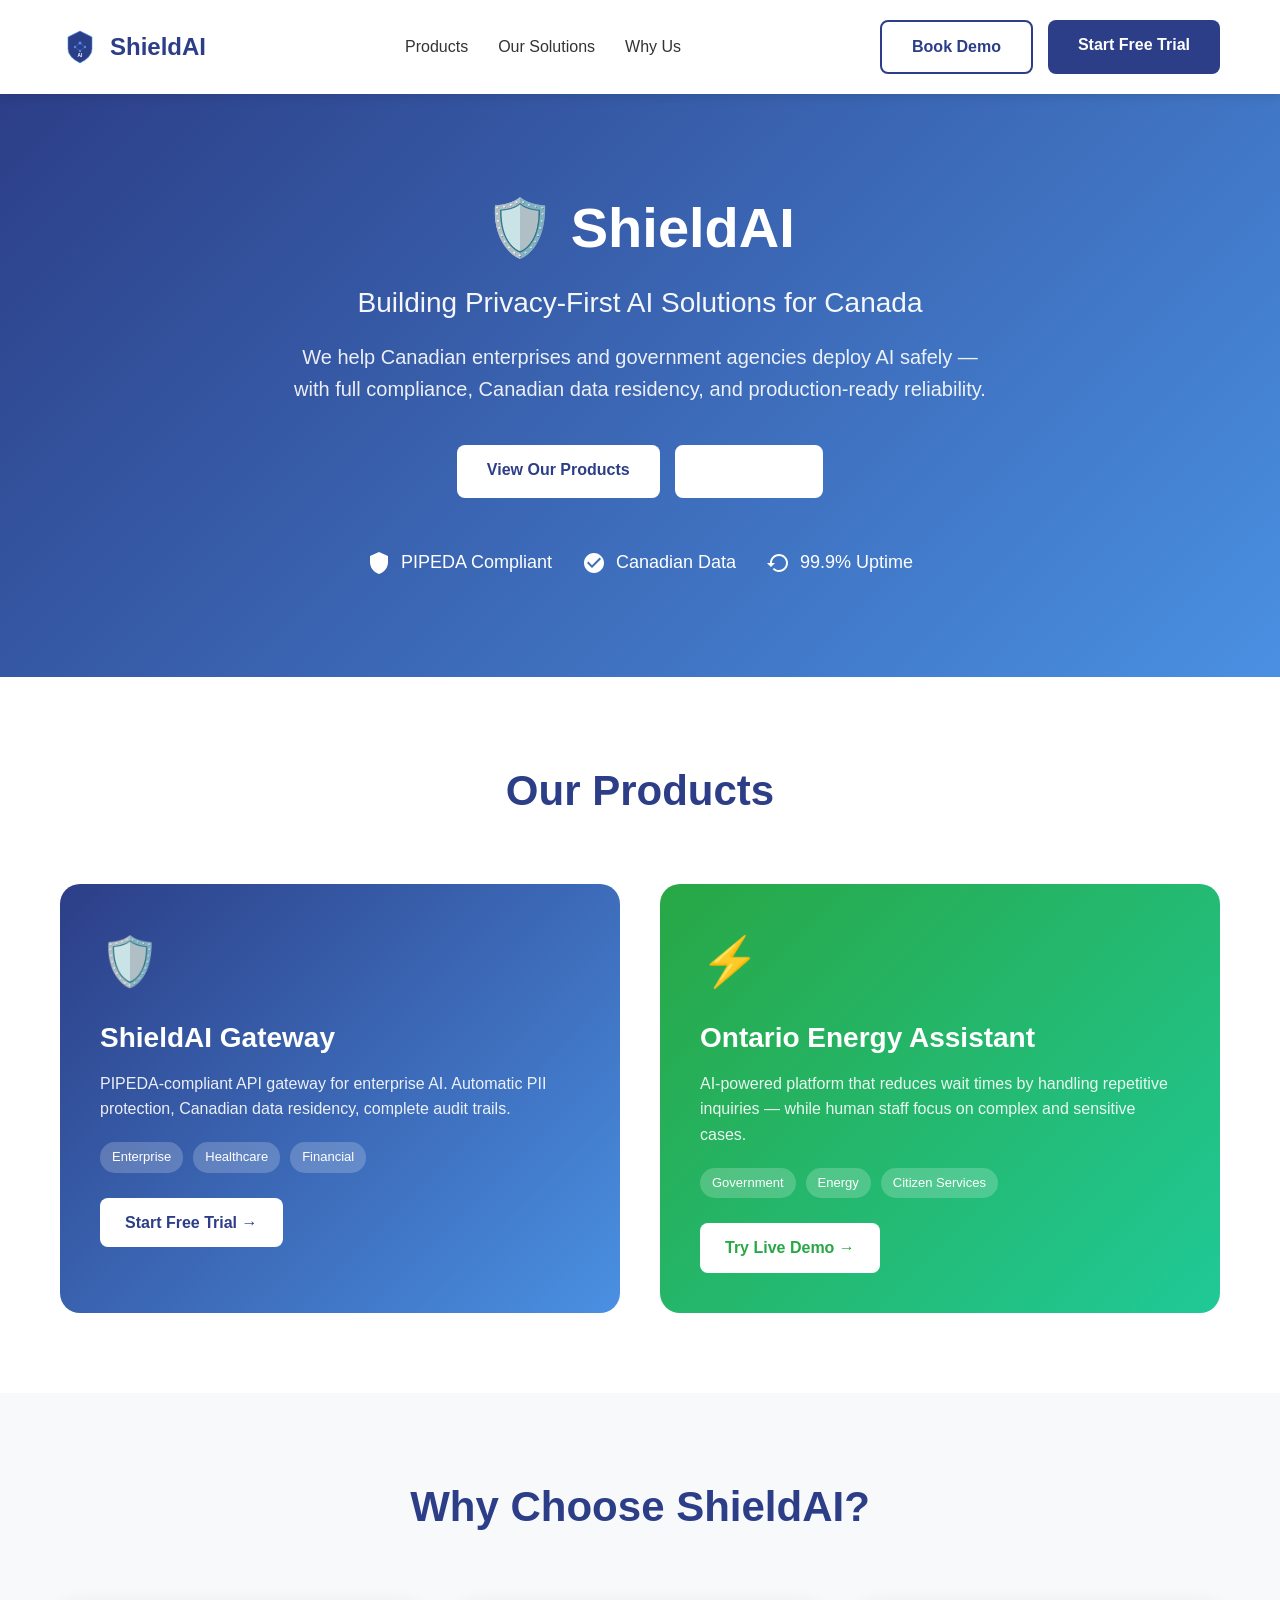
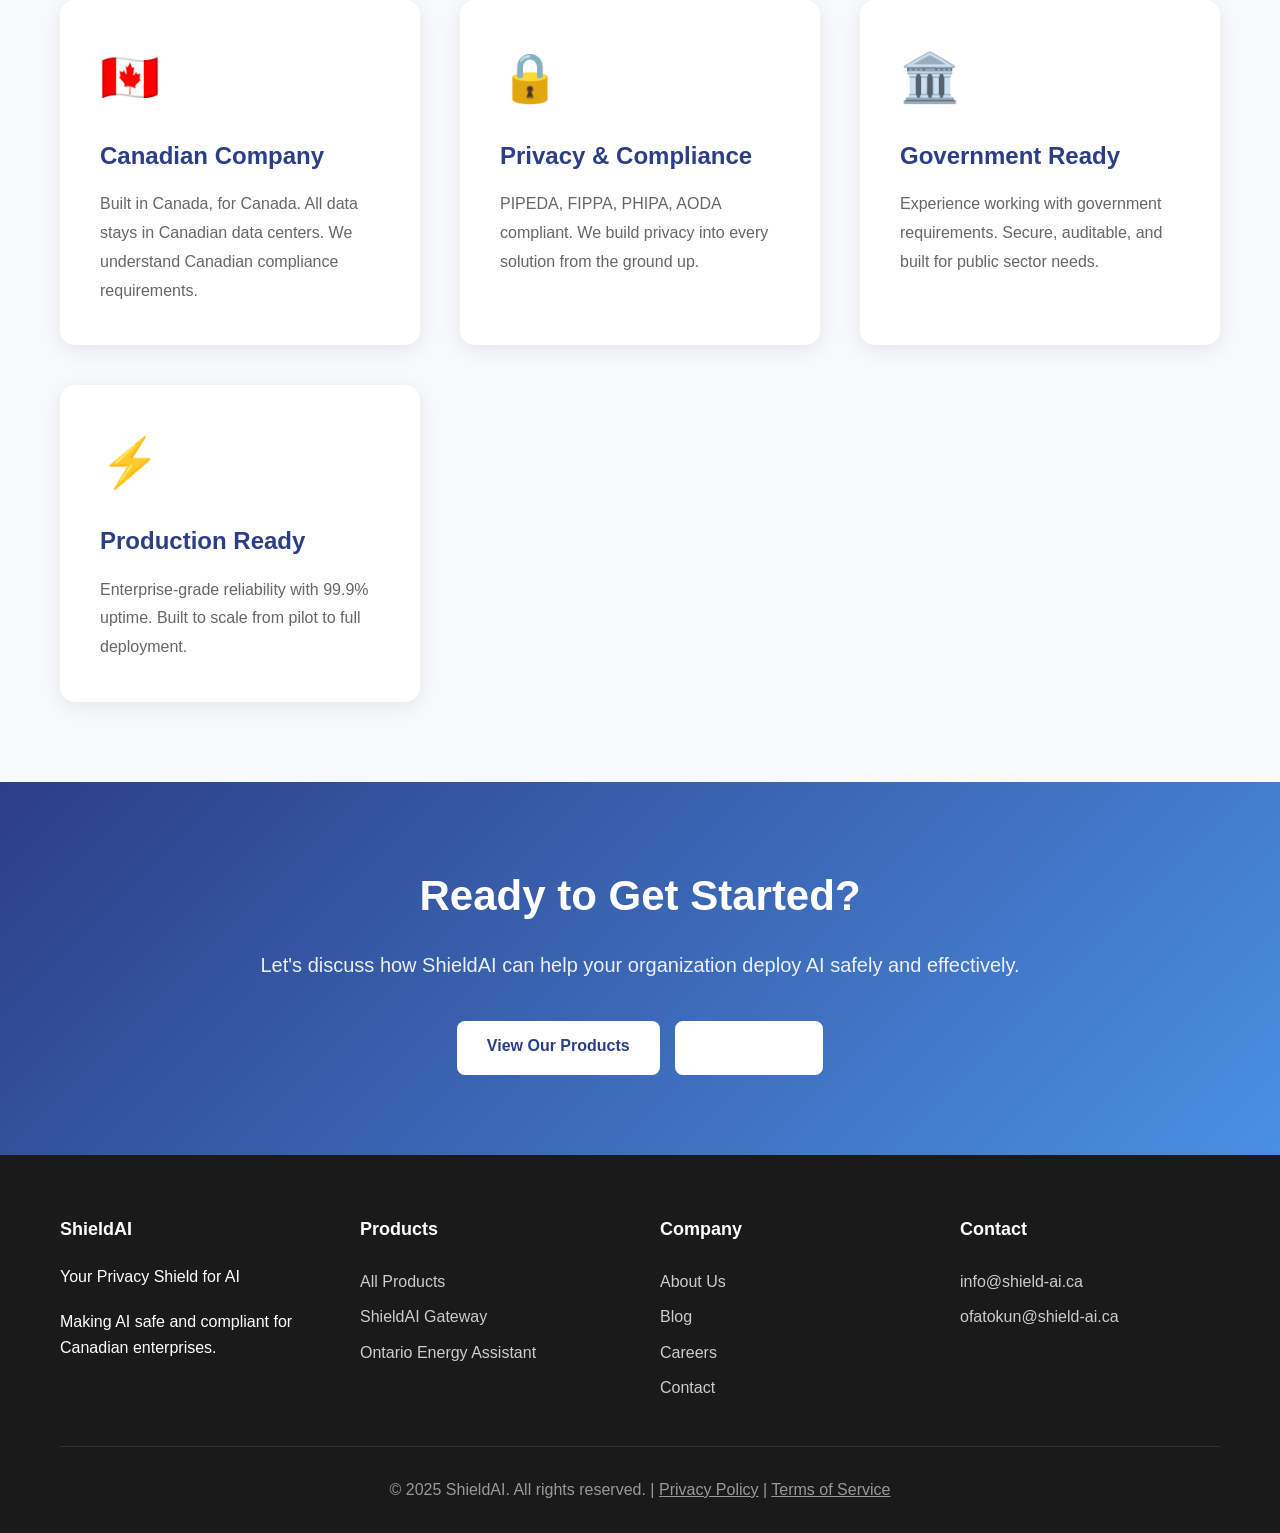
==== index.html @ beb2a2d7 "Add Products page, Ontario Energy Assistant demo, and ShieldAI Gateway page" ====
<!DOCTYPE html>
<html lang="en">
<head>
    <meta charset="UTF-8">
    <meta name="viewport" content="width=device-width, initial-scale=1.0">
    <title>ShieldAI - Your Privacy Shield for AI</title>
    <meta name="description" content="PIPEDA-compliant AI gateway for Canadian enterprises. Use AI safely while maintaining full privacy compliance.">
    <style>
        * {
            margin: 0;
            padding: 0;
            box-sizing: border-box;
        }
        
        body {
            font-family: -apple-system, BlinkMacSystemFont, 'Segoe UI', Roboto, Oxygen, Ubuntu, Cantarell, sans-serif;
            line-height: 1.6;
            color: #333;
        }
        
        .container {
            max-width: 1200px;
            margin: 0 auto;
            padding: 0 20px;
        }
        
        /* Header */
        header {
            background: white;
            box-shadow: 0 2px 10px rgba(0,0,0,0.1);
            position: sticky;
            top: 0;
            z-index: 1000;
        }
        
        nav {
            display: flex;
            justify-content: space-between;
            align-items: center;
            padding: 20px 0;
        }
        
        .logo {
            display: flex;
            align-items: center;
            gap: 10px;
            font-size: 24px;
            font-weight: bold;
            color: #2C3E87;
        }
        
        .logo svg {
            width: 40px;
            height: 40px;
        }
        
        nav ul {
            display: flex;
            list-style: none;
            gap: 30px;
        }
        
        nav a {
            text-decoration: none;
            color: #333;
            font-weight: 500;
            transition: color 0.3s;
        }
        
        nav a:hover {
            color: #2C3E87;
        }
        
        .cta-buttons {
            display: flex;
            gap: 15px;
        }
        
        .btn {
            padding: 12px 30px;
            border-radius: 8px;
            text-decoration: none;
            font-weight: 600;
            transition: all 0.3s;
            display: inline-block;
        }
        
        .btn-primary {
            background: #2C3E87;
            color: white;
        }
        
        .btn-primary:hover {
            background: #1f2c5c;
            transform: translateY(-2px);
            box-shadow: 0 5px 15px rgba(44, 62, 135, 0.3);
        }
        
        .btn-secondary {
            background: white;
            color: #2C3E87;
            border: 2px solid #2C3E87;
        }
        
        .btn-secondary:hover {
            background: #2C3E87;
            color: white;
        }
        
        /* Hero Section */
        .hero {
            background: linear-gradient(135deg, #2C3E87 0%, #4A90E2 100%);
            color: white;
            padding: 100px 0;
            text-align: center;
        }
        
        .hero h1 {
            font-size: 56px;
            margin-bottom: 20px;
            line-height: 1.2;
        }
        
        .hero .tagline {
            font-size: 28px;
            margin-bottom: 15px;
            opacity: 0.95;
        }
        
        .hero p {
            font-size: 20px;
            margin-bottom: 40px;
            opacity: 0.9;
            max-width: 700px;
            margin-left: auto;
            margin-right: auto;
        }
        
        .hero-badges {
            display: flex;
            justify-content: center;
            gap: 30px;
            margin-top: 50px;
            flex-wrap: wrap;
        }
        
        .badge {
            display: flex;
            align-items: center;
            gap: 10px;
            font-size: 18px;
        }
        
        .badge svg {
            width: 24px;
            height: 24px;
        }
        
        /* Features Section */
        .features {
            padding: 80px 0;
            background: #f8f9fa;
        }
        
        .section-title {
            text-align: center;
            font-size: 42px;
            margin-bottom: 60px;
            color: #2C3E87;
        }
        
        .features-grid {
            display: grid;
            grid-template-columns: repeat(auto-fit, minmax(280px, 1fr));
            gap: 40px;
        }
        
        .feature-card {
            background: white;
            padding: 40px;
            border-radius: 15px;
            box-shadow: 0 5px 20px rgba(0,0,0,0.08);
            transition: transform 0.3s;
        }
        
        .feature-card:hover {
            transform: translateY(-10px);
        }
        
        .feature-icon {
            font-size: 48px;
            margin-bottom: 20px;
        }
        
        .feature-card h3 {
            font-size: 24px;
            margin-bottom: 15px;
            color: #2C3E87;
        }
        
        .feature-card p {
            color: #666;
            line-height: 1.8;
        }
        
        /* How It Works */
        .how-it-works {
            padding: 80px 0;
        }
        
        .workflow {
            display: flex;
            justify-content: space-between;
            align-items: center;
            gap: 30px;
            margin-top: 50px;
            flex-wrap: wrap;
        }
        
        .workflow-step {
            flex: 1;
            min-width: 200px;
            text-align: center;
        }
        
        .workflow-number {
            width: 60px;
            height: 60px;
            background: #2C3E87;
            color: white;
            border-radius: 50%;
            display: flex;
            align-items: center;
            justify-content: center;
            font-size: 28px;
            font-weight: bold;
            margin: 0 auto 20px;
        }
        
        .workflow-arrow {
            font-size: 36px;
            color: #4A90E2;
        }
        
        /* Pricing */
        .pricing {
            padding: 80px 0;
            background: #f8f9fa;
        }
        
        .pricing-grid {
            display: grid;
            grid-template-columns: repeat(auto-fit, minmax(300px, 1fr));
            gap: 30px;
            margin-top: 50px;
        }
        
        .pricing-card {
            background: white;
            padding: 40px;
            border-radius: 15px;
            box-shadow: 0 5px 20px rgba(0,0,0,0.08);
            text-align: center;
        }
        
        .pricing-card.featured {
            border: 3px solid #2C3E87;
            transform: scale(1.05);
        }
        
        .pricing-card h3 {
            font-size: 28px;
            margin-bottom: 10px;
            color: #2C3E87;
        }
        
        .price {
            font-size: 48px;
            font-weight: bold;
            color: #2C3E87;
            margin: 20px 0;
        }
        
        .price span {
            font-size: 20px;
            color: #666;
        }
        
        .pricing-features {
            list-style: none;
            margin: 30px 0;
            text-align: left;
        }
        
        .pricing-features li {
            padding: 10px 0;
            border-bottom: 1px solid #eee;
        }
        
        .pricing-features li:before {
            content: "✓ ";
            color: #28a745;
            font-weight: bold;
            margin-right: 10px;
        }
        
        /* Use Cases */
        .use-cases {
            padding: 80px 0;
        }
        
        .use-cases-grid {
            display: grid;
            grid-template-columns: repeat(auto-fit, minmax(250px, 1fr));
            gap: 30px;
            margin-top: 50px;
        }
        
        .use-case-card {
            background: linear-gradient(135deg, #2C3E87 0%, #4A90E2 100%);
            color: white;
            padding: 40px;
            border-radius: 15px;
            text-align: center;
        }
        
        .use-case-card h3 {
            font-size: 24px;
            margin: 20px 0 15px;
        }
        
        /* CTA Section */
        .cta-section {
            background: linear-gradient(135deg, #2C3E87 0%, #4A90E2 100%);
            color: white;
            padding: 80px 0;
            text-align: center;
        }
        
        .cta-section h2 {
            font-size: 42px;
            margin-bottom: 20px;
        }
        
        .cta-section p {
            font-size: 20px;
            margin-bottom: 40px;
            opacity: 0.9;
        }
        
        /* Footer */
        footer {
            background: #1a1a1a;
            color: white;
            padding: 60px 0 30px;
        }
        
        .footer-content {
            display: grid;
            grid-template-columns: repeat(auto-fit, minmax(250px, 1fr));
            gap: 40px;
            margin-bottom: 40px;
        }
        
        .footer-section h4 {
            margin-bottom: 20px;
            font-size: 18px;
        }
        
        .footer-section ul {
            list-style: none;
        }
        
        .footer-section a {
            color: #ccc;
            text-decoration: none;
            display: block;
            padding: 5px 0;
            transition: color 0.3s;
        }
        
        .footer-section a:hover {
            color: #4A90E2;
        }
        
        .footer-bottom {
            text-align: center;
            padding-top: 30px;
            border-top: 1px solid #333;
            color: #999;
        }
        
        @media (max-width: 768px) {
            .hero h1 {
                font-size: 36px;
            }
            
            .hero .tagline {
                font-size: 20px;
            }
            
            nav ul {
                display: none;
            }
            
            .workflow-arrow {
                display: none;
            }
        }
    </style>
</head>
<body>
    <!-- Header -->
    <header>
        <div class="container">
            <nav>
                <div class="logo">
                    <svg width="40" height="40" viewBox="0 0 200 200" xmlns="http://www.w3.org/2000/svg">
                        <path d="M100 20 L160 50 L160 110 Q160 150 100 180 Q40 150 40 110 L40 50 Z" 
                              fill="#2C3E87" stroke="#4A90E2" stroke-width="3"/>
                        <circle cx="100" cy="80" r="8" fill="#4A90E2"/>
                        <circle cx="75" cy="100" r="6" fill="#4A90E2"/>
                        <circle cx="125" cy="100" r="6" fill="#4A90E2"/>
                        <circle cx="100" cy="120" r="6" fill="#4A90E2"/>
                        <line x1="100" y1="80" x2="75" y2="100" stroke="#4A90E2" stroke-width="2"/>
                        <line x1="100" y1="80" x2="125" y2="100" stroke="#4A90E2" stroke-width="2"/>
                        <line x1="75" y1="100" x2="100" y2="120" stroke="#4A90E2" stroke-width="2"/>
                        <line x1="125" y1="100" x2="100" y2="120" stroke="#4A90E2" stroke-width="2"/>
                        <text x="100" y="150" font-family="Arial" font-size="24" font-weight="bold" 
                              fill="white" text-anchor="middle">AI</text>
                    </svg>
                    <span>ShieldAI</span>
                </div>
                <ul>
                    <li><a href="products.html">Products</a></li>
                    <li><a href="#products">Our Solutions</a></li>
                    <li><a href="#why-us">Why Us</a></li>
                </ul>
                <div class="cta-buttons">
                    <a href="mailto:info@shield-ai.ca?subject=ShieldAI%20Demo%20Request&body=Hi,%0D%0A%0D%0AI'd%20like%20to%20schedule%20a%20demo%20of%20ShieldAI.%0D%0A%0D%0AName:%20%0D%0ACompany:%20%0D%0AEmail:%20%0D%0APhone:%20%0D%0ABest%20time:%20" class="btn btn-secondary">Book Demo</a>
                    <a href="https://api.shield-ai.ca/admin" class="btn btn-primary" target="_blank">Start Free Trial</a>
                </div>
            </nav>
        </div>
    </header>

    <!-- Hero Section -->
    <section class="hero">
        <div class="container">
            <h1>🛡️ ShieldAI</h1>
            <p class="tagline">Building Privacy-First AI Solutions for Canada</p>
            <p>We help Canadian enterprises and government agencies deploy AI safely — with full compliance, Canadian data residency, and production-ready reliability.</p>
            <div class="cta-buttons" style="justify-content: center;">
                <a href="products.html" class="btn btn-primary" style="background: white; color: #2C3E87;">View Our Products</a>
                <a href="mailto:info@shield-ai.ca?subject=ShieldAI%20Inquiry" class="btn btn-secondary" style="border-color: white; color: white;">Contact Us</a>
            </div>
            <div class="hero-badges">
                <div class="badge">
                    <svg fill="white" width="24" height="24" viewBox="0 0 24 24"><path d="M12 1L3 5v6c0 5.55 3.84 10.74 9 12 5.16-1.26 9-6.45 9-12V5l-9-4z"/></svg>
                    <span>PIPEDA Compliant</span>
                </div>
                <div class="badge">
                    <svg fill="white" width="24" height="24" viewBox="0 0 24 24"><path d="M12 2C6.48 2 2 6.48 2 12s4.48 10 10 10 10-4.48 10-10S17.52 2 12 2zm-2 15l-5-5 1.41-1.41L10 14.17l7.59-7.59L19 8l-9 9z"/></svg>
                    <span>Canadian Data</span>
                </div>
                <div class="badge">
                    <svg fill="white" width="24" height="24" viewBox="0 0 24 24"><path d="M13 3c-4.97 0-9 4.03-9 9H1l3.89 3.89.07.14L9 12H6c0-3.87 3.13-7 7-7s7 3.13 7 7-3.13 7-7 7c-1.93 0-3.68-.79-4.94-2.06l-1.42 1.42C8.27 19.99 10.51 21 13 21c4.97 0 9-4.03 9-9s-4.03-9-9-9z"/></svg>
                    <span>99.9% Uptime</span>
                </div>
            </div>
        </div>
    </section>

    <!-- Products Section -->
    <section id="products" style="padding: 80px 0; background: white;">
        <div class="container">
            <h2 class="section-title">Our Products</h2>
            <div style="display: grid; grid-template-columns: repeat(auto-fit, minmax(400px, 1fr)); gap: 40px;">
                <!-- Product 1: ShieldAI Gateway -->
                <div style="background: linear-gradient(135deg, #2C3E87 0%, #4A90E2 100%); border-radius: 20px; padding: 40px; color: white;">
                    <div style="font-size: 48px; margin-bottom: 15px;">🛡️</div>
                    <h3 style="font-size: 28px; margin-bottom: 10px;">ShieldAI Gateway</h3>
                    <p style="opacity: 0.9; margin-bottom: 20px;">PIPEDA-compliant API gateway for enterprise AI. Automatic PII protection, Canadian data residency, complete audit trails.</p>
                    <div style="display: flex; gap: 10px; flex-wrap: wrap; margin-bottom: 25px;">
                        <span style="background: rgba(255,255,255,0.2); padding: 5px 12px; border-radius: 15px; font-size: 13px;">Enterprise</span>
                        <span style="background: rgba(255,255,255,0.2); padding: 5px 12px; border-radius: 15px; font-size: 13px;">Healthcare</span>
                        <span style="background: rgba(255,255,255,0.2); padding: 5px 12px; border-radius: 15px; font-size: 13px;">Financial</span>
                    </div>
                    <a href="https://api.shield-ai.ca/admin" class="btn" style="background: white; color: #2C3E87; padding: 12px 25px;" target="_blank">Start Free Trial →</a>
                </div>

                <!-- Product 2: Ontario Energy Assistant -->
                <div style="background: linear-gradient(135deg, #28a745 0%, #20c997 100%); border-radius: 20px; padding: 40px; color: white;">
                    <div style="font-size: 48px; margin-bottom: 15px;">⚡</div>
                    <h3 style="font-size: 28px; margin-bottom: 10px;">Ontario Energy Assistant</h3>
                    <p style="opacity: 0.9; margin-bottom: 20px;">AI-powered platform that reduces wait times by handling repetitive inquiries — while human staff focus on complex and sensitive cases.</p>
                    <div style="display: flex; gap: 10px; flex-wrap: wrap; margin-bottom: 25px;">
                        <span style="background: rgba(255,255,255,0.2); padding: 5px 12px; border-radius: 15px; font-size: 13px;">Government</span>
                        <span style="background: rgba(255,255,255,0.2); padding: 5px 12px; border-radius: 15px; font-size: 13px;">Energy</span>
                        <span style="background: rgba(255,255,255,0.2); padding: 5px 12px; border-radius: 15px; font-size: 13px;">Citizen Services</span>
                    </div>
                    <a href="ontario-energy-demo.html" class="btn" style="background: white; color: #28a745; padding: 12px 25px;">Try Live Demo →</a>
                </div>
            </div>
        </div>
    </section>

    <!-- Why Choose Us Section -->
    <section id="why-us" style="padding: 80px 0; background: #f8f9fa;">
        <div class="container">
            <h2 class="section-title">Why Choose ShieldAI?</h2>
            <div class="features-grid">
                <div class="feature-card">
                    <div class="feature-icon">🇨🇦</div>
                    <h3>Canadian Company</h3>
                    <p>Built in Canada, for Canada. All data stays in Canadian data centers. We understand Canadian compliance requirements.</p>
                </div>
                <div class="feature-card">
                    <div class="feature-icon">🔒</div>
                    <h3>Privacy & Compliance</h3>
                    <p>PIPEDA, FIPPA, PHIPA, AODA compliant. We build privacy into every solution from the ground up.</p>
                </div>
                <div class="feature-card">
                    <div class="feature-icon">🏛️</div>
                    <h3>Government Ready</h3>
                    <p>Experience working with government requirements. Secure, auditable, and built for public sector needs.</p>
                </div>
                <div class="feature-card">
                    <div class="feature-icon">⚡</div>
                    <h3>Production Ready</h3>
                    <p>Enterprise-grade reliability with 99.9% uptime. Built to scale from pilot to full deployment.</p>
                </div>
            </div>
        </div>
    </section>

    <!-- CTA Section -->
    <section class="cta-section">
        <div class="container">
            <h2>Ready to Get Started?</h2>
            <p>Let's discuss how ShieldAI can help your organization deploy AI safely and effectively.</p>
            <div class="cta-buttons" style="justify-content: center;">
                <a href="products.html" class="btn btn-primary" style="background: white; color: #2C3E87;">View Our Products</a>
                <a href="mailto:info@shield-ai.ca?subject=ShieldAI%20Inquiry" class="btn btn-secondary" style="border-color: white; color: white;">Contact Us</a>
            </div>
        </div>
    </section>

    <!-- Footer -->
    <footer>
        <div class="container">
            <div class="footer-content">
                <div class="footer-section">
                    <h4>ShieldAI</h4>
                    <p>Your Privacy Shield for AI</p>
                    <p style="margin-top: 20px;">Making AI safe and compliant for Canadian enterprises.</p>
                </div>
                <div class="footer-section">
                    <h4>Products</h4>
                    <ul>
                        <li><a href="products.html">All Products</a></li>
                        <li><a href="gateway.html">ShieldAI Gateway</a></li>
                        <li><a href="ontario-energy-demo.html">Ontario Energy Assistant</a></li>
                    </ul>
                </div>
                <div class="footer-section">
                    <h4>Company</h4>
                    <ul>
                        <li><a href="#about">About Us</a></li>
                        <li><a href="#blog">Blog</a></li>
                        <li><a href="#careers">Careers</a></li>
                        <li><a href="#contact">Contact</a></li>
                    </ul>
                </div>
                <div class="footer-section">
                    <h4>Contact</h4>
                    <ul>
                        <li><a href="mailto:info@shield-ai.ca">info@shield-ai.ca</a></li>
                        <li><a href="mailto:ofatokun@shield-ai.ca">ofatokun@shield-ai.ca</a></li>
                    </ul>
                </div>
            </div>
            <div class="footer-bottom">
                <p>&copy; 2025 ShieldAI. All rights reserved. | <a href="#privacy" style="color: #999;">Privacy Policy</a> | <a href="#terms" style="color: #999;">Terms of Service</a></p>
            </div>
        </div>
    </footer>
</body>
</html>
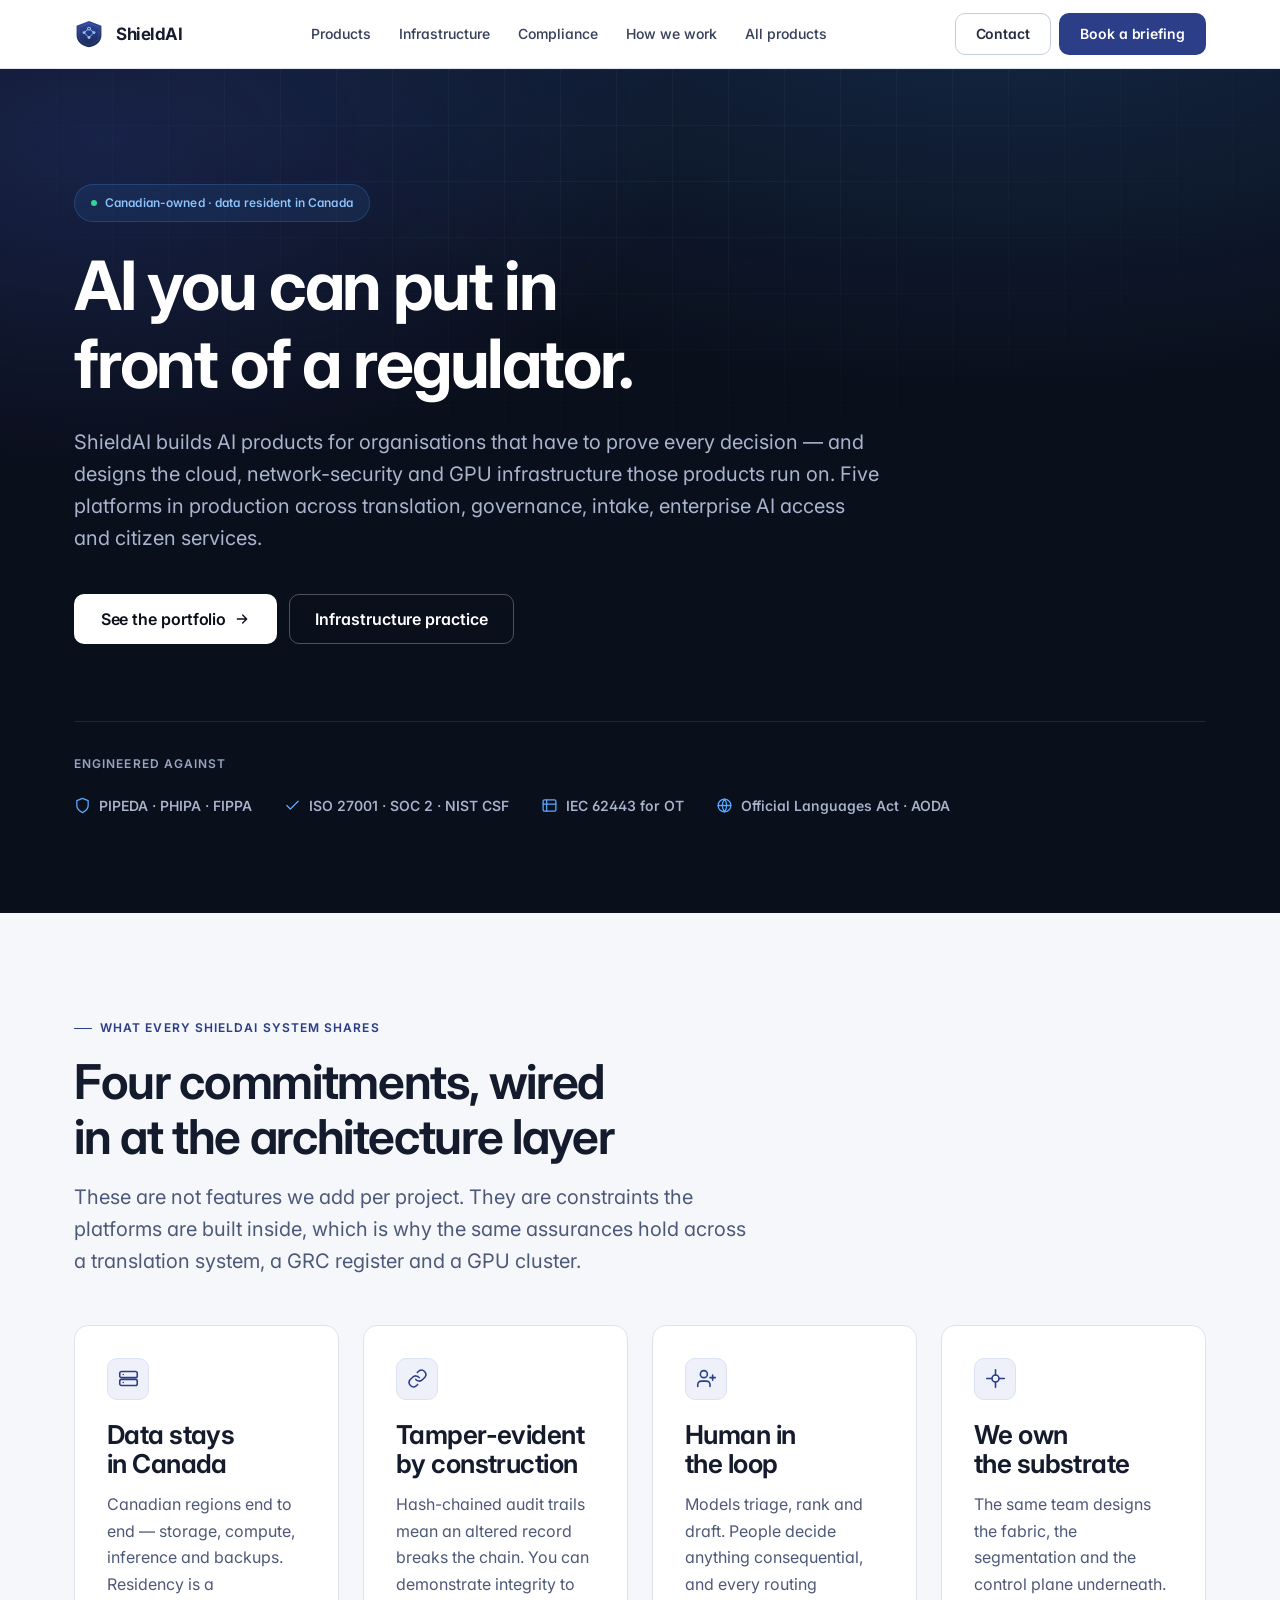
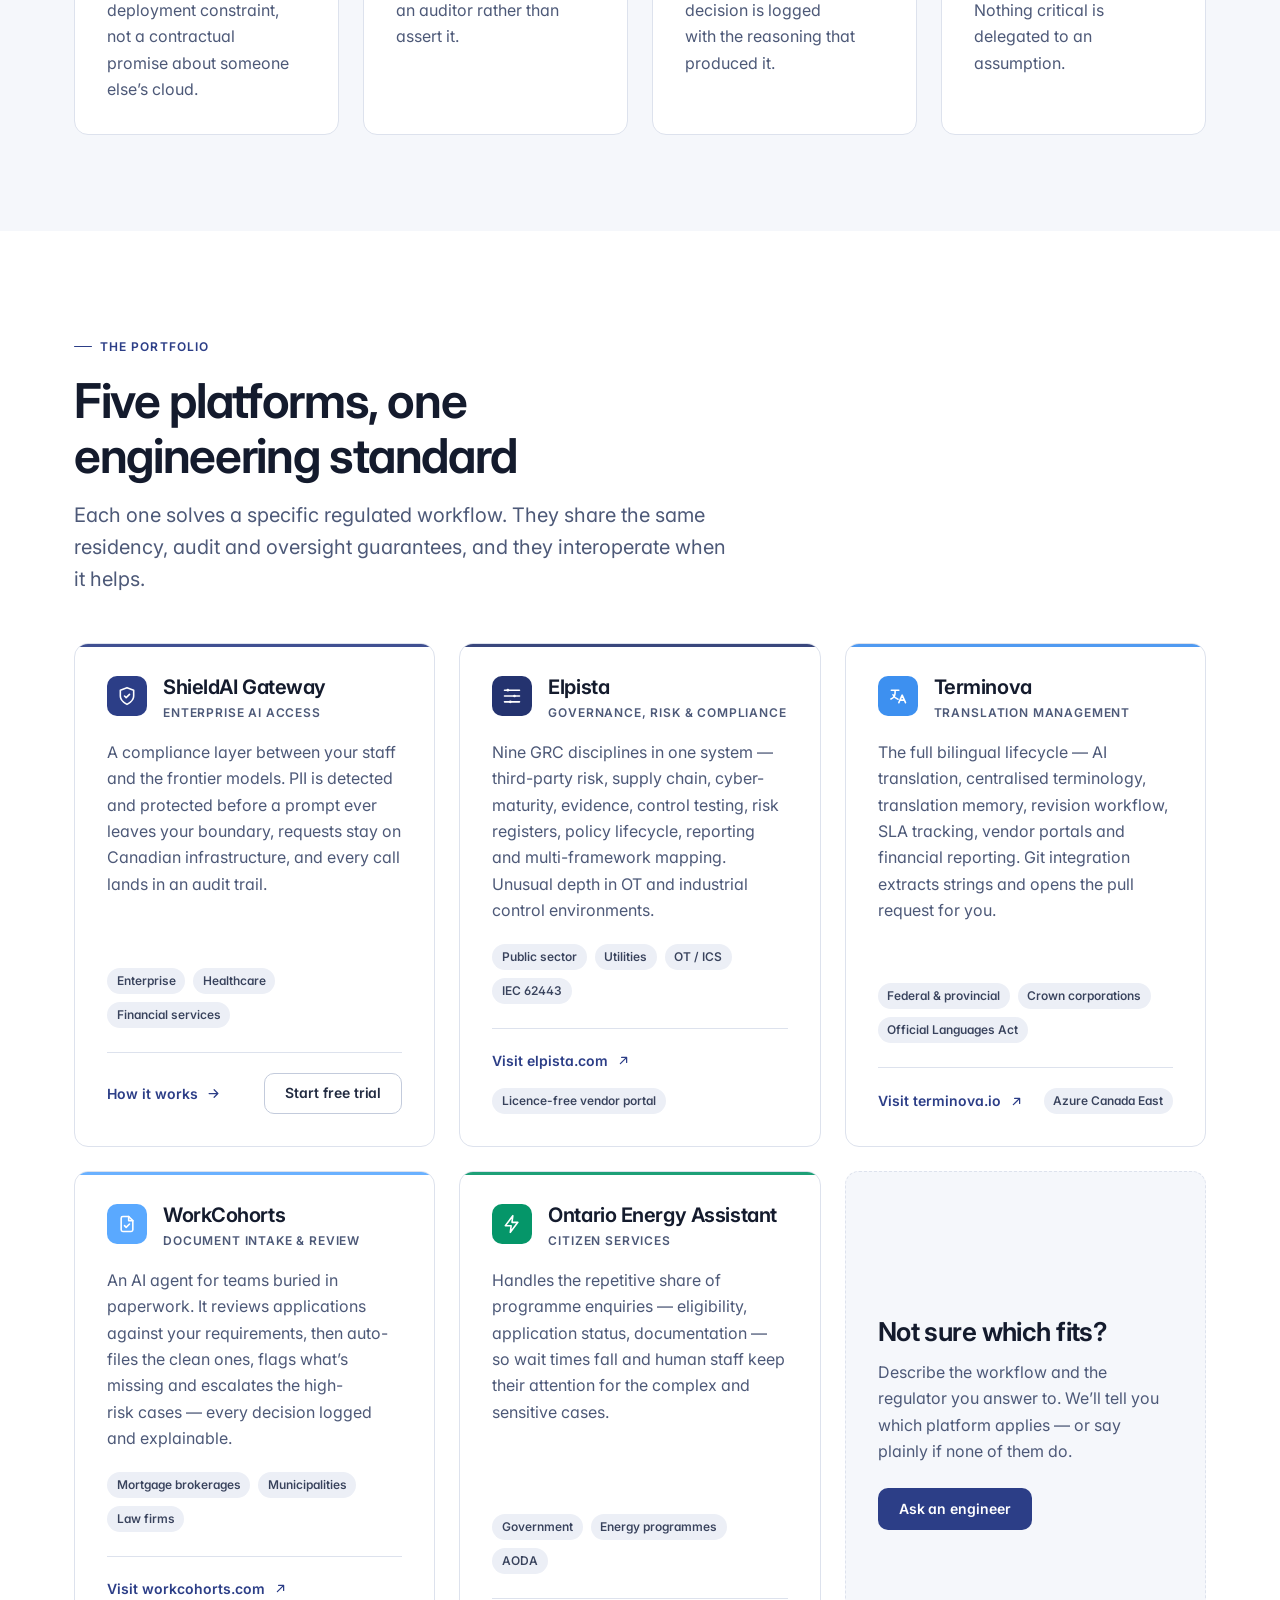
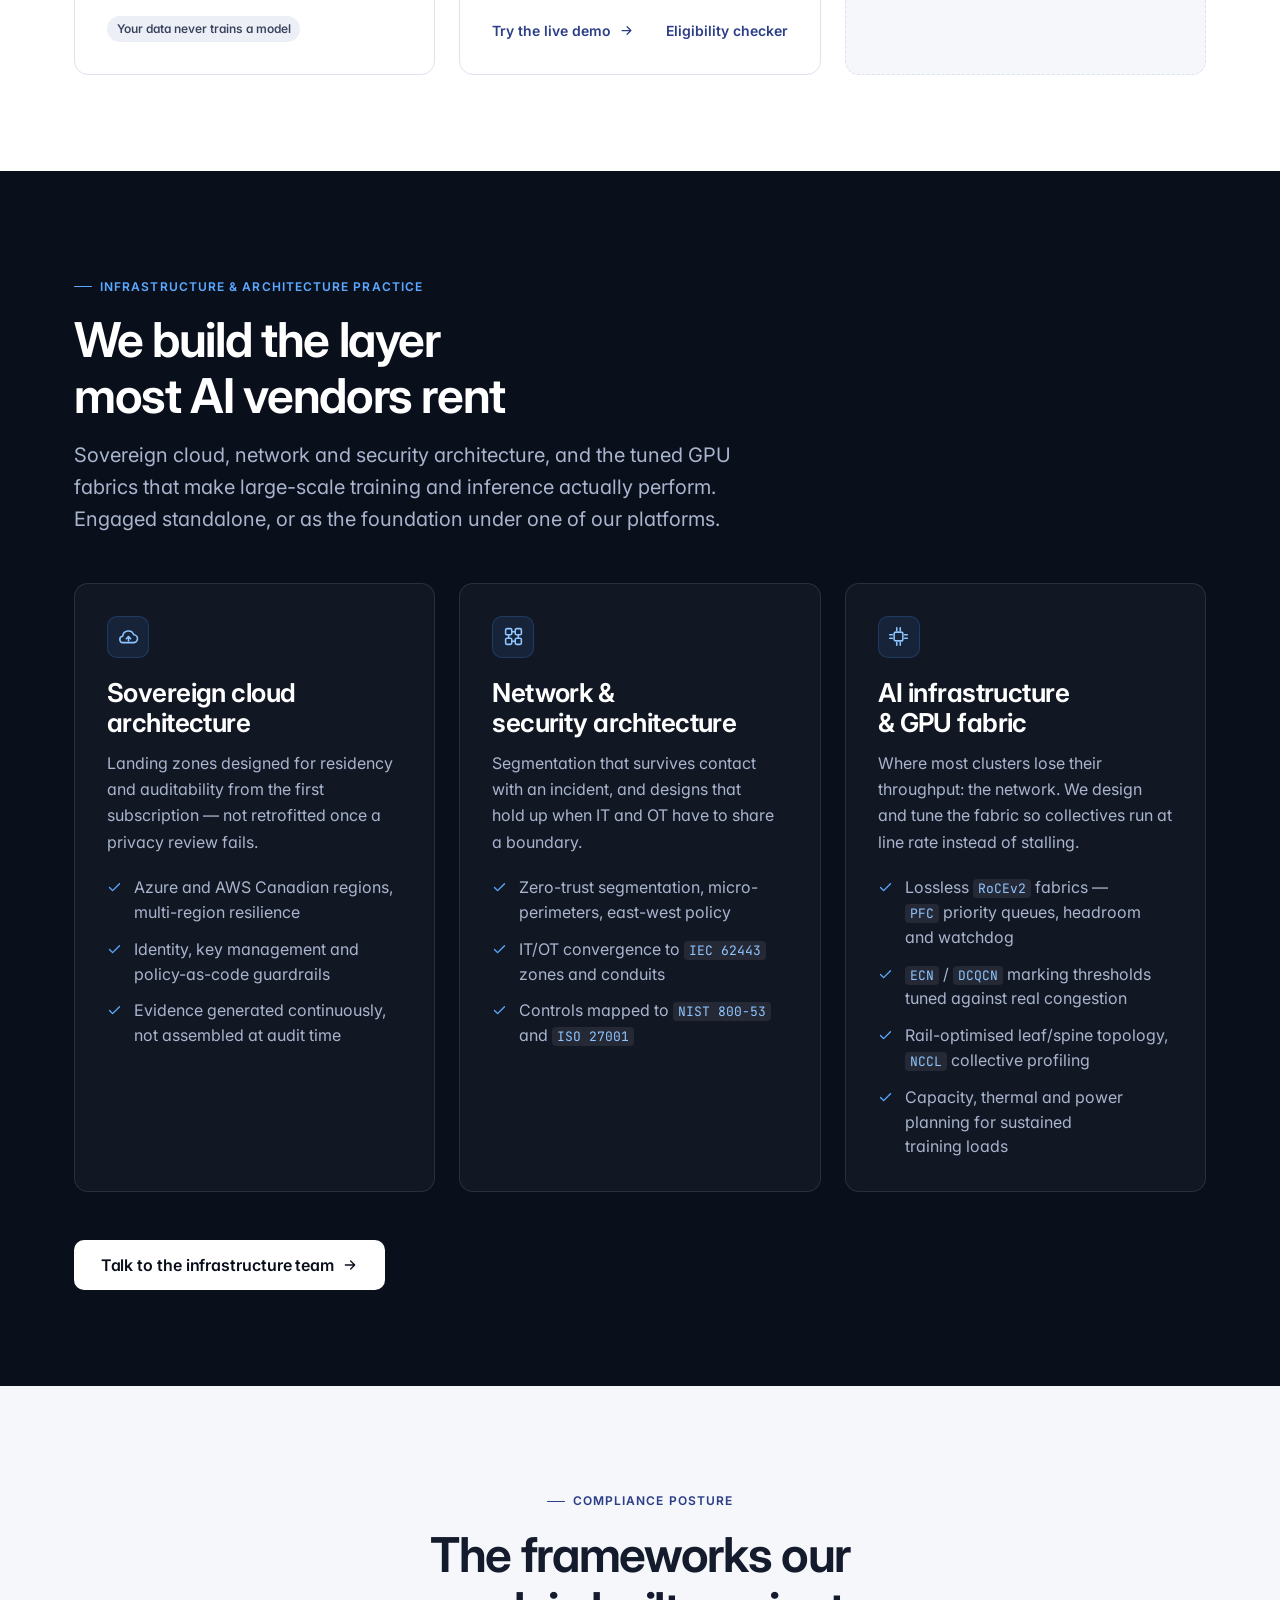
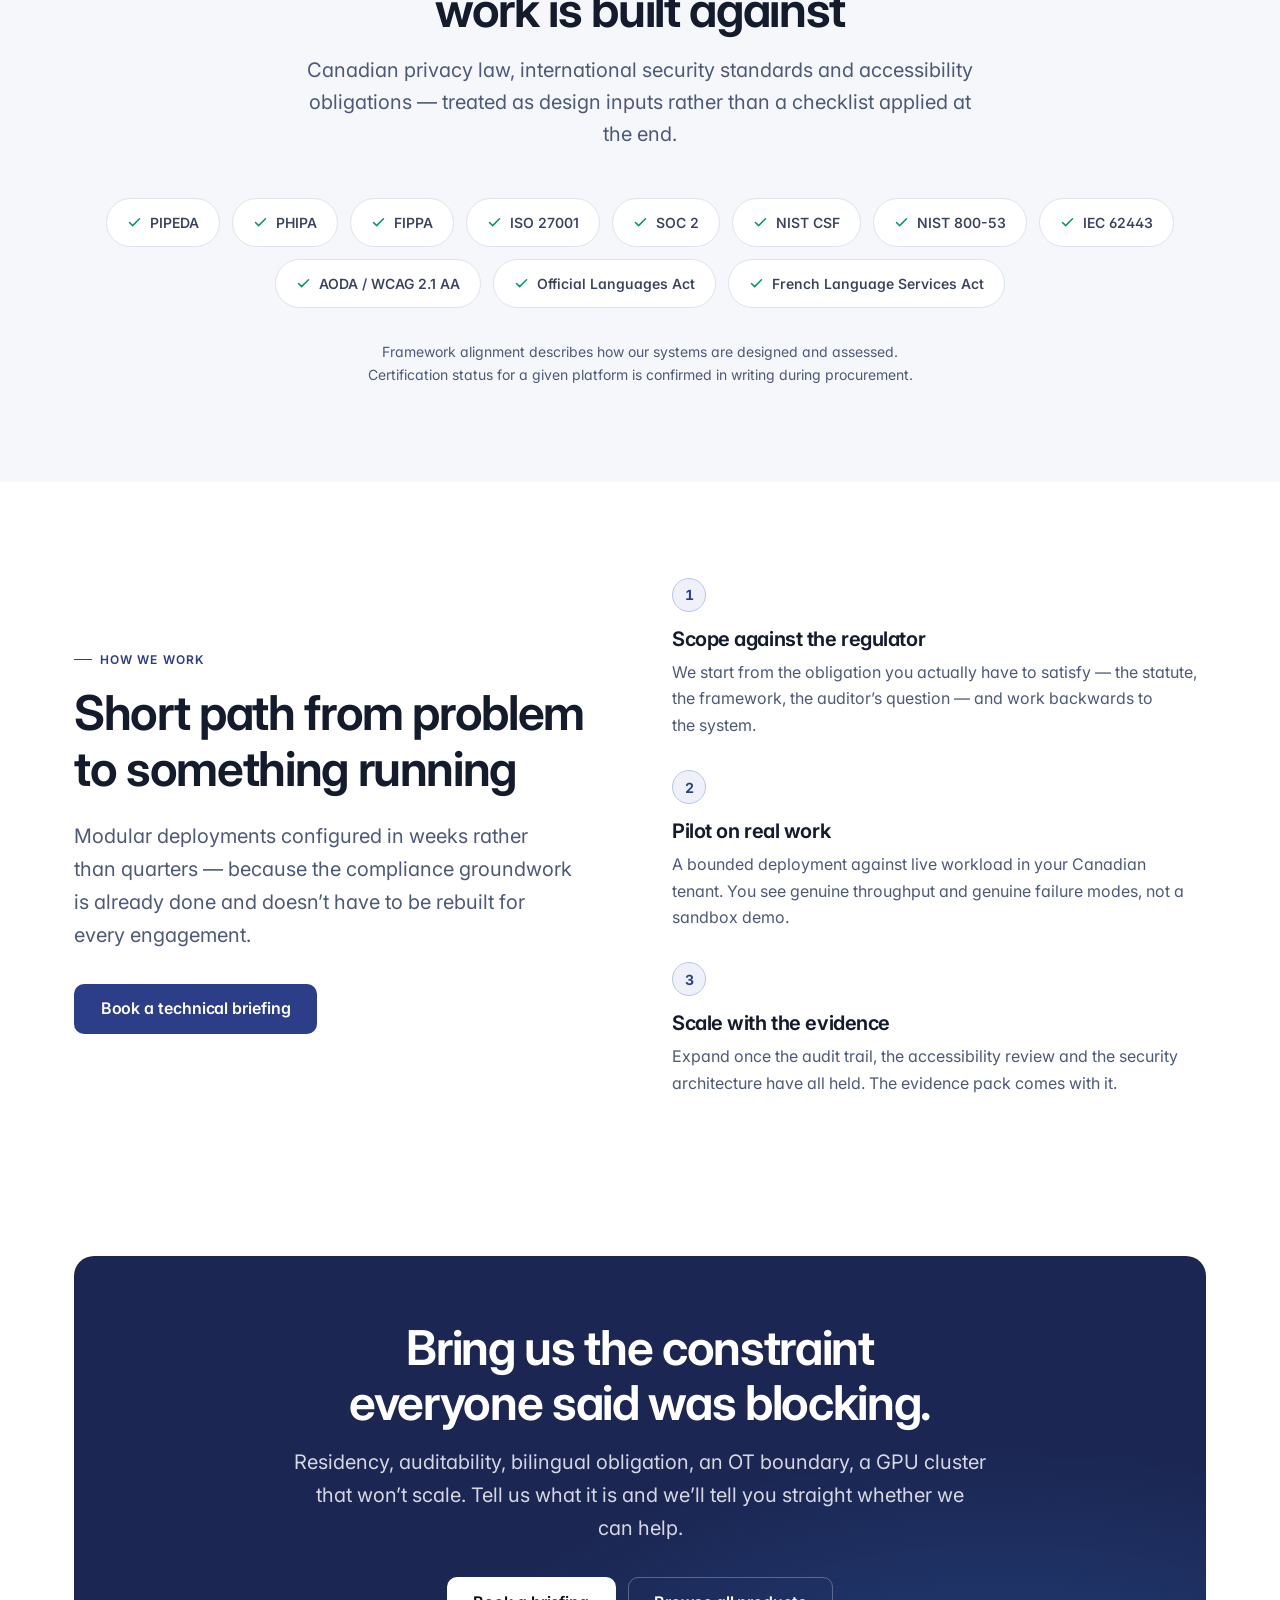
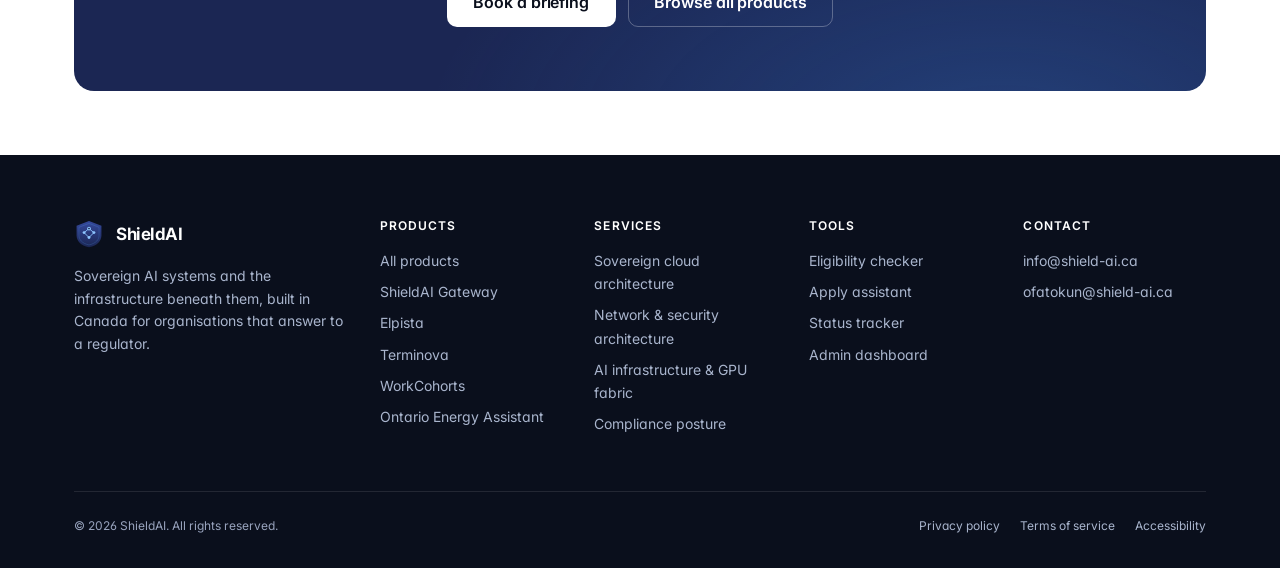
==== commit dbd38b1f: "Redesign site onto a shared design system Replace eight duplicated inline stylesheets with one token" ====
--- a/index.html
+++ b/index.html
@@ -1,589 +1,634 @@
 <!DOCTYPE html>
 <html lang="en">
 <head>
-    <meta charset="UTF-8">
-    <meta name="viewport" content="width=device-width, initial-scale=1.0">
-    <title>ShieldAI - Your Privacy Shield for AI</title>
-    <meta name="description" content="PIPEDA-compliant AI gateway for Canadian enterprises. Use AI safely while maintaining full privacy compliance.">
-    <style>
-        * {
-            margin: 0;
-            padding: 0;
-            box-sizing: border-box;
-        }
-        
-        body {
-            font-family: -apple-system, BlinkMacSystemFont, 'Segoe UI', Roboto, Oxygen, Ubuntu, Cantarell, sans-serif;
-            line-height: 1.6;
-            color: #333;
-        }
-        
-        .container {
-            max-width: 1200px;
-            margin: 0 auto;
-            padding: 0 20px;
-        }
-        
-        /* Header */
-        header {
-            background: white;
-            box-shadow: 0 2px 10px rgba(0,0,0,0.1);
-            position: sticky;
-            top: 0;
-            z-index: 1000;
-        }
-        
-        nav {
-            display: flex;
-            justify-content: space-between;
-            align-items: center;
-            padding: 20px 0;
-        }
-        
-        .logo {
-            display: flex;
-            align-items: center;
-            gap: 10px;
-            font-size: 24px;
-            font-weight: bold;
-            color: #2C3E87;
-        }
-        
-        .logo svg {
-            width: 40px;
-            height: 40px;
-        }
-        
-        nav ul {
-            display: flex;
-            list-style: none;
-            gap: 30px;
-        }
-        
-        nav a {
-            text-decoration: none;
-            color: #333;
-            font-weight: 500;
-            transition: color 0.3s;
-        }
-        
-        nav a:hover {
-            color: #2C3E87;
-        }
-        
-        .cta-buttons {
-            display: flex;
-            gap: 15px;
-        }
-        
-        .btn {
-            padding: 12px 30px;
-            border-radius: 8px;
-            text-decoration: none;
-            font-weight: 600;
-            transition: all 0.3s;
-            display: inline-block;
-        }
-        
-        .btn-primary {
-            background: #2C3E87;
-            color: white;
-        }
-        
-        .btn-primary:hover {
-            background: #1f2c5c;
-            transform: translateY(-2px);
-            box-shadow: 0 5px 15px rgba(44, 62, 135, 0.3);
-        }
-        
-        .btn-secondary {
-            background: white;
-            color: #2C3E87;
-            border: 2px solid #2C3E87;
-        }
-        
-        .btn-secondary:hover {
-            background: #2C3E87;
-            color: white;
-        }
-        
-        /* Hero Section */
-        .hero {
-            background: linear-gradient(135deg, #2C3E87 0%, #4A90E2 100%);
-            color: white;
-            padding: 100px 0;
-            text-align: center;
-        }
-        
-        .hero h1 {
-            font-size: 56px;
-            margin-bottom: 20px;
-            line-height: 1.2;
-        }
-        
-        .hero .tagline {
-            font-size: 28px;
-            margin-bottom: 15px;
-            opacity: 0.95;
-        }
-        
-        .hero p {
-            font-size: 20px;
-            margin-bottom: 40px;
-            opacity: 0.9;
-            max-width: 700px;
-            margin-left: auto;
-            margin-right: auto;
-        }
-        
-        .hero-badges {
-            display: flex;
-            justify-content: center;
-            gap: 30px;
-            margin-top: 50px;
-            flex-wrap: wrap;
-        }
-        
-        .badge {
-            display: flex;
-            align-items: center;
-            gap: 10px;
-            font-size: 18px;
-        }
-        
-        .badge svg {
-            width: 24px;
-            height: 24px;
-        }
-        
-        /* Features Section */
-        .features {
-            padding: 80px 0;
-            background: #f8f9fa;
-        }
-        
-        .section-title {
-            text-align: center;
-            font-size: 42px;
-            margin-bottom: 60px;
-            color: #2C3E87;
-        }
-        
-        .features-grid {
-            display: grid;
-            grid-template-columns: repeat(auto-fit, minmax(280px, 1fr));
-            gap: 40px;
-        }
-        
-        .feature-card {
-            background: white;
-            padding: 40px;
-            border-radius: 15px;
-            box-shadow: 0 5px 20px rgba(0,0,0,0.08);
-            transition: transform 0.3s;
-        }
-        
-        .feature-card:hover {
-            transform: translateY(-10px);
-        }
-        
-        .feature-icon {
-            font-size: 48px;
-            margin-bottom: 20px;
-        }
-        
-        .feature-card h3 {
-            font-size: 24px;
-            margin-bottom: 15px;
-            color: #2C3E87;
-        }
-        
-        .feature-card p {
-            color: #666;
-            line-height: 1.8;
-        }
-        
-        /* How It Works */
-        .how-it-works {
-            padding: 80px 0;
-        }
-        
-        .workflow {
-            display: flex;
-            justify-content: space-between;
-            align-items: center;
-            gap: 30px;
-            margin-top: 50px;
-            flex-wrap: wrap;
-        }
-        
-        .workflow-step {
-            flex: 1;
-            min-width: 200px;
-            text-align: center;
-        }
-        
-        .workflow-number {
-            width: 60px;
-            height: 60px;
-            background: #2C3E87;
-            color: white;
-            border-radius: 50%;
-            display: flex;
-            align-items: center;
-            justify-content: center;
-            font-size: 28px;
-            font-weight: bold;
-            margin: 0 auto 20px;
-        }
-        
-        .workflow-arrow {
-            font-size: 36px;
-            color: #4A90E2;
-        }
-        
-        /* Pricing */
-        .pricing {
-            padding: 80px 0;
-            background: #f8f9fa;
-        }
-        
-        .pricing-grid {
-            display: grid;
-            grid-template-columns: repeat(auto-fit, minmax(300px, 1fr));
-            gap: 30px;
-            margin-top: 50px;
-        }
-        
-        .pricing-card {
-            background: white;
-            padding: 40px;
-            border-radius: 15px;
-            box-shadow: 0 5px 20px rgba(0,0,0,0.08);
-            text-align: center;
-        }
-        
-        .pricing-card.featured {
-            border: 3px solid #2C3E87;
-            transform: scale(1.05);
-        }
-        
-        .pricing-card h3 {
-            font-size: 28px;
-            margin-bottom: 10px;
-            color: #2C3E87;
-        }
-        
-        .price {
-            font-size: 48px;
-            font-weight: bold;
-            color: #2C3E87;
-            margin: 20px 0;
-        }
-        
-        .price span {
-            font-size: 20px;
-            color: #666;
-        }
-        
-        .pricing-features {
-            list-style: none;
-            margin: 30px 0;
-            text-align: left;
-        }
-        
-        .pricing-features li {
-            padding: 10px 0;
-            border-bottom: 1px solid #eee;
-        }
-        
-        .pricing-features li:before {
-            content: "✓ ";
-            color: #28a745;
-            font-weight: bold;
-            margin-right: 10px;
-        }
-        
-        /* Use Cases */
-        .use-cases {
-            padding: 80px 0;
-        }
-        
-        .use-cases-grid {
-            display: grid;
-            grid-template-columns: repeat(auto-fit, minmax(250px, 1fr));
-            gap: 30px;
-            margin-top: 50px;
-        }
-        
-        .use-case-card {
-            background: linear-gradient(135deg, #2C3E87 0%, #4A90E2 100%);
-            color: white;
-            padding: 40px;
-            border-radius: 15px;
-            text-align: center;
-        }
-        
-        .use-case-card h3 {
-            font-size: 24px;
-            margin: 20px 0 15px;
-        }
-        
-        /* CTA Section */
-        .cta-section {
-            background: linear-gradient(135deg, #2C3E87 0%, #4A90E2 100%);
-            color: white;
-            padding: 80px 0;
-            text-align: center;
-        }
-        
-        .cta-section h2 {
-            font-size: 42px;
-            margin-bottom: 20px;
-        }
-        
-        .cta-section p {
-            font-size: 20px;
-            margin-bottom: 40px;
-            opacity: 0.9;
-        }
-        
-        /* Footer */
-        footer {
-            background: #1a1a1a;
-            color: white;
-            padding: 60px 0 30px;
-        }
-        
-        .footer-content {
-            display: grid;
-            grid-template-columns: repeat(auto-fit, minmax(250px, 1fr));
-            gap: 40px;
-            margin-bottom: 40px;
-        }
-        
-        .footer-section h4 {
-            margin-bottom: 20px;
-            font-size: 18px;
-        }
-        
-        .footer-section ul {
-            list-style: none;
-        }
-        
-        .footer-section a {
-            color: #ccc;
-            text-decoration: none;
-            display: block;
-            padding: 5px 0;
-            transition: color 0.3s;
-        }
-        
-        .footer-section a:hover {
-            color: #4A90E2;
-        }
-        
-        .footer-bottom {
-            text-align: center;
-            padding-top: 30px;
-            border-top: 1px solid #333;
-            color: #999;
-        }
-        
-        @media (max-width: 768px) {
-            .hero h1 {
-                font-size: 36px;
-            }
-            
-            .hero .tagline {
-                font-size: 20px;
-            }
-            
-            nav ul {
-                display: none;
-            }
-            
-            .workflow-arrow {
-                display: none;
-            }
-        }
-    </style>
+<meta charset="UTF-8">
+<meta name="viewport" content="width=device-width, initial-scale=1">
+<title>ShieldAI — Sovereign AI systems and infrastructure for regulated Canada</title>
+<meta name="description" content="ShieldAI builds AI products and the infrastructure beneath them for Canadian government, healthcare, finance and critical industry. Canadian data residency, tamper-evident audit trails, human-in-the-loop by design.">
+<link rel="canonical" href="https://shield-ai.ca/">
+<meta name="theme-color" content="#0a0f1c">
+
+<!-- Open Graph -->
+<meta property="og:type" content="website">
+<meta property="og:url" content="https://shield-ai.ca/">
+<meta property="og:title" content="ShieldAI — Sovereign AI systems and infrastructure for regulated Canada">
+<meta property="og:description" content="AI products and the infrastructure beneath them, for organisations that have to prove every decision.">
+<meta property="og:image" content="https://shield-ai.ca/logo.svg">
+<meta name="twitter:card" content="summary_large_image">
+
+<link rel="icon" href="logo.svg" type="image/svg+xml">
+<link rel="preconnect" href="https://fonts.googleapis.com">
+<link rel="preconnect" href="https://fonts.gstatic.com" crossorigin>
+<link href="https://fonts.googleapis.com/css2?family=Inter:wght@400;500;600;700&family=JetBrains+Mono:wght@400;500&display=swap" rel="stylesheet">
+<link rel="stylesheet" href="assets/shield.css">
+
+<script type="application/ld+json">
+{
+  "@context": "https://schema.org",
+  "@type": "Organization",
+  "name": "ShieldAI",
+  "url": "https://shield-ai.ca/",
+  "logo": "https://shield-ai.ca/logo.svg",
+  "description": "Canadian builder of AI products and supporting cloud, network-security and AI infrastructure for regulated and public-sector organisations.",
+  "areaServed": "CA",
+  "email": "info@shield-ai.ca",
+  "subOrganization": [
+    { "@type": "Organization", "name": "Terminova", "url": "https://terminova.io" },
+    { "@type": "Organization", "name": "Elpista",   "url": "https://elpista.com" },
+    { "@type": "Organization", "name": "WorkCohorts","url": "https://workcohorts.com" }
+  ]
+}
+</script>
 </head>
+
 <body>
-    <!-- Header -->
-    <header>
-        <div class="container">
-            <nav>
-                <div class="logo">
-                    <svg width="40" height="40" viewBox="0 0 200 200" xmlns="http://www.w3.org/2000/svg">
-                        <path d="M100 20 L160 50 L160 110 Q160 150 100 180 Q40 150 40 110 L40 50 Z" 
-                              fill="#2C3E87" stroke="#4A90E2" stroke-width="3"/>
-                        <circle cx="100" cy="80" r="8" fill="#4A90E2"/>
-                        <circle cx="75" cy="100" r="6" fill="#4A90E2"/>
-                        <circle cx="125" cy="100" r="6" fill="#4A90E2"/>
-                        <circle cx="100" cy="120" r="6" fill="#4A90E2"/>
-                        <line x1="100" y1="80" x2="75" y2="100" stroke="#4A90E2" stroke-width="2"/>
-                        <line x1="100" y1="80" x2="125" y2="100" stroke="#4A90E2" stroke-width="2"/>
-                        <line x1="75" y1="100" x2="100" y2="120" stroke="#4A90E2" stroke-width="2"/>
-                        <line x1="125" y1="100" x2="100" y2="120" stroke="#4A90E2" stroke-width="2"/>
-                        <text x="100" y="150" font-family="Arial" font-size="24" font-weight="bold" 
-                              fill="white" text-anchor="middle">AI</text>
-                    </svg>
-                    <span>ShieldAI</span>
-                </div>
-                <ul>
-                    <li><a href="products.html">Products</a></li>
-                    <li><a href="#products">Our Solutions</a></li>
-                    <li><a href="#why-us">Why Us</a></li>
-                </ul>
-                <div class="cta-buttons">
-                    <a href="mailto:info@shield-ai.ca?subject=ShieldAI%20Demo%20Request&body=Hi,%0D%0A%0D%0AI'd%20like%20to%20schedule%20a%20demo%20of%20ShieldAI.%0D%0A%0D%0AName:%20%0D%0ACompany:%20%0D%0AEmail:%20%0D%0APhone:%20%0D%0ABest%20time:%20" class="btn btn-secondary">Book Demo</a>
-                    <a href="https://api.shield-ai.ca/admin" class="btn btn-primary" target="_blank">Start Free Trial</a>
-                </div>
-            </nav>
-        </div>
-    </header>
-
-    <!-- Hero Section -->
-    <section class="hero">
-        <div class="container">
-            <h1>🛡️ ShieldAI</h1>
-            <p class="tagline">Building Privacy-First AI Solutions for Canada</p>
-            <p>We help Canadian enterprises and government agencies deploy AI safely — with full compliance, Canadian data residency, and production-ready reliability.</p>
-            <div class="cta-buttons" style="justify-content: center;">
-                <a href="products.html" class="btn btn-primary" style="background: white; color: #2C3E87;">View Our Products</a>
-                <a href="mailto:info@shield-ai.ca?subject=ShieldAI%20Inquiry" class="btn btn-secondary" style="border-color: white; color: white;">Contact Us</a>
-            </div>
-            <div class="hero-badges">
-                <div class="badge">
-                    <svg fill="white" width="24" height="24" viewBox="0 0 24 24"><path d="M12 1L3 5v6c0 5.55 3.84 10.74 9 12 5.16-1.26 9-6.45 9-12V5l-9-4z"/></svg>
-                    <span>PIPEDA Compliant</span>
-                </div>
-                <div class="badge">
-                    <svg fill="white" width="24" height="24" viewBox="0 0 24 24"><path d="M12 2C6.48 2 2 6.48 2 12s4.48 10 10 10 10-4.48 10-10S17.52 2 12 2zm-2 15l-5-5 1.41-1.41L10 14.17l7.59-7.59L19 8l-9 9z"/></svg>
-                    <span>Canadian Data</span>
-                </div>
-                <div class="badge">
-                    <svg fill="white" width="24" height="24" viewBox="0 0 24 24"><path d="M13 3c-4.97 0-9 4.03-9 9H1l3.89 3.89.07.14L9 12H6c0-3.87 3.13-7 7-7s7 3.13 7 7-3.13 7-7 7c-1.93 0-3.68-.79-4.94-2.06l-1.42 1.42C8.27 19.99 10.51 21 13 21c4.97 0 9-4.03 9-9s-4.03-9-9-9z"/></svg>
-                    <span>99.9% Uptime</span>
-                </div>
-            </div>
-        </div>
-    </section>
-
-    <!-- Products Section -->
-    <section id="products" style="padding: 80px 0; background: white;">
-        <div class="container">
-            <h2 class="section-title">Our Products</h2>
-            <div style="display: grid; grid-template-columns: repeat(auto-fit, minmax(400px, 1fr)); gap: 40px;">
-                <!-- Product 1: ShieldAI Gateway -->
-                <div style="background: linear-gradient(135deg, #2C3E87 0%, #4A90E2 100%); border-radius: 20px; padding: 40px; color: white;">
-                    <div style="font-size: 48px; margin-bottom: 15px;">🛡️</div>
-                    <h3 style="font-size: 28px; margin-bottom: 10px;">ShieldAI Gateway</h3>
-                    <p style="opacity: 0.9; margin-bottom: 20px;">PIPEDA-compliant API gateway for enterprise AI. Automatic PII protection, Canadian data residency, complete audit trails.</p>
-                    <div style="display: flex; gap: 10px; flex-wrap: wrap; margin-bottom: 25px;">
-                        <span style="background: rgba(255,255,255,0.2); padding: 5px 12px; border-radius: 15px; font-size: 13px;">Enterprise</span>
-                        <span style="background: rgba(255,255,255,0.2); padding: 5px 12px; border-radius: 15px; font-size: 13px;">Healthcare</span>
-                        <span style="background: rgba(255,255,255,0.2); padding: 5px 12px; border-radius: 15px; font-size: 13px;">Financial</span>
-                    </div>
-                    <a href="https://api.shield-ai.ca/admin" class="btn" style="background: white; color: #2C3E87; padding: 12px 25px;" target="_blank">Start Free Trial →</a>
-                </div>
-
-                <!-- Product 2: Ontario Energy Assistant -->
-                <div style="background: linear-gradient(135deg, #28a745 0%, #20c997 100%); border-radius: 20px; padding: 40px; color: white;">
-                    <div style="font-size: 48px; margin-bottom: 15px;">⚡</div>
-                    <h3 style="font-size: 28px; margin-bottom: 10px;">Ontario Energy Assistant</h3>
-                    <p style="opacity: 0.9; margin-bottom: 20px;">AI-powered platform that reduces wait times by handling repetitive inquiries — while human staff focus on complex and sensitive cases.</p>
-                    <div style="display: flex; gap: 10px; flex-wrap: wrap; margin-bottom: 25px;">
-                        <span style="background: rgba(255,255,255,0.2); padding: 5px 12px; border-radius: 15px; font-size: 13px;">Government</span>
-                        <span style="background: rgba(255,255,255,0.2); padding: 5px 12px; border-radius: 15px; font-size: 13px;">Energy</span>
-                        <span style="background: rgba(255,255,255,0.2); padding: 5px 12px; border-radius: 15px; font-size: 13px;">Citizen Services</span>
-                    </div>
-                    <a href="ontario-energy-demo.html" class="btn" style="background: white; color: #28a745; padding: 12px 25px;">Try Live Demo →</a>
-                </div>
-            </div>
-        </div>
-    </section>
-
-    <!-- Why Choose Us Section -->
-    <section id="why-us" style="padding: 80px 0; background: #f8f9fa;">
-        <div class="container">
-            <h2 class="section-title">Why Choose ShieldAI?</h2>
-            <div class="features-grid">
-                <div class="feature-card">
-                    <div class="feature-icon">🇨🇦</div>
-                    <h3>Canadian Company</h3>
-                    <p>Built in Canada, for Canada. All data stays in Canadian data centers. We understand Canadian compliance requirements.</p>
-                </div>
-                <div class="feature-card">
-                    <div class="feature-icon">🔒</div>
-                    <h3>Privacy & Compliance</h3>
-                    <p>PIPEDA, FIPPA, PHIPA, AODA compliant. We build privacy into every solution from the ground up.</p>
-                </div>
-                <div class="feature-card">
-                    <div class="feature-icon">🏛️</div>
-                    <h3>Government Ready</h3>
-                    <p>Experience working with government requirements. Secure, auditable, and built for public sector needs.</p>
-                </div>
-                <div class="feature-card">
-                    <div class="feature-icon">⚡</div>
-                    <h3>Production Ready</h3>
-                    <p>Enterprise-grade reliability with 99.9% uptime. Built to scale from pilot to full deployment.</p>
-                </div>
-            </div>
-        </div>
-    </section>
-
-    <!-- CTA Section -->
-    <section class="cta-section">
-        <div class="container">
-            <h2>Ready to Get Started?</h2>
-            <p>Let's discuss how ShieldAI can help your organization deploy AI safely and effectively.</p>
-            <div class="cta-buttons" style="justify-content: center;">
-                <a href="products.html" class="btn btn-primary" style="background: white; color: #2C3E87;">View Our Products</a>
-                <a href="mailto:info@shield-ai.ca?subject=ShieldAI%20Inquiry" class="btn btn-secondary" style="border-color: white; color: white;">Contact Us</a>
-            </div>
-        </div>
-    </section>
-
-    <!-- Footer -->
-    <footer>
-        <div class="container">
-            <div class="footer-content">
-                <div class="footer-section">
-                    <h4>ShieldAI</h4>
-                    <p>Your Privacy Shield for AI</p>
-                    <p style="margin-top: 20px;">Making AI safe and compliant for Canadian enterprises.</p>
-                </div>
-                <div class="footer-section">
-                    <h4>Products</h4>
-                    <ul>
-                        <li><a href="products.html">All Products</a></li>
-                        <li><a href="gateway.html">ShieldAI Gateway</a></li>
-                        <li><a href="ontario-energy-demo.html">Ontario Energy Assistant</a></li>
-                    </ul>
-                </div>
-                <div class="footer-section">
-                    <h4>Company</h4>
-                    <ul>
-                        <li><a href="#about">About Us</a></li>
-                        <li><a href="#blog">Blog</a></li>
-                        <li><a href="#careers">Careers</a></li>
-                        <li><a href="#contact">Contact</a></li>
-                    </ul>
-                </div>
-                <div class="footer-section">
-                    <h4>Contact</h4>
-                    <ul>
-                        <li><a href="mailto:info@shield-ai.ca">info@shield-ai.ca</a></li>
-                        <li><a href="mailto:ofatokun@shield-ai.ca">ofatokun@shield-ai.ca</a></li>
-                    </ul>
-                </div>
-            </div>
-            <div class="footer-bottom">
-                <p>&copy; 2025 ShieldAI. All rights reserved. | <a href="#privacy" style="color: #999;">Privacy Policy</a> | <a href="#terms" style="color: #999;">Terms of Service</a></p>
-            </div>
-        </div>
-    </footer>
+<a class="skip-link" href="#main">Skip to content</a>
+
+<!-- ══ Header ══════════════════════════════════════════════════════════ -->
+<header class="site-header">
+  <div class="wrap site-header__inner">
+    <a class="brand" href="/">
+      <svg class="brand__mark" viewBox="0 0 64 64" aria-hidden="true">
+        <defs>
+          <linearGradient id="hm" x1="32" y1="4" x2="32" y2="60" gradientUnits="userSpaceOnUse">
+            <stop offset="0" stop-color="#35499C"/><stop offset="1" stop-color="#1B2653"/>
+          </linearGradient>
+        </defs>
+        <path d="M32 4 5.5 14.2v20.3c0 12.4 8.3 21.6 26.5 25.5 18.2-3.9 26.5-13.1 26.5-25.5V14.2L32 4Z" fill="url(#hm)"/>
+        <path d="M32 9.4 10.6 17.6v16.9c0 9.9 6.6 17.4 21.4 20.8 14.8-3.4 21.4-10.9 21.4-20.8V17.6L32 9.4Z" fill="none" stroke="#5AA9FF" stroke-opacity=".28" stroke-width="1.4"/>
+        <g stroke="#8EC5FF" stroke-width="1.9" stroke-linecap="round" fill="none">
+          <path d="M32 20.5 21.5 29M32 20.5 42.5 29M21.5 29 32 39.5M42.5 29 32 39.5"/>
+        </g>
+        <g fill="#8EC5FF">
+          <circle cx="32" cy="20.5" r="4"/><circle cx="21.5" cy="29" r="3.1"/>
+          <circle cx="42.5" cy="29" r="3.1"/><circle cx="32" cy="39.5" r="3.1"/>
+        </g>
+        <circle cx="32" cy="20.5" r="1.7" fill="#131B3B"/>
+      </svg>
+      <span>ShieldAI</span>
+    </a>
+
+    <nav class="nav" id="site-nav" aria-label="Primary">
+      <a href="#portfolio">Products</a>
+      <a href="#infrastructure">Infrastructure</a>
+      <a href="#compliance">Compliance</a>
+      <a href="#engage">How we work</a>
+      <a href="products.html">All products</a>
+    </nav>
+
+    <div class="header-cta">
+      <a class="btn btn--secondary" href="mailto:info@shield-ai.ca?subject=ShieldAI%20enquiry">Contact</a>
+      <a class="btn btn--primary" href="mailto:info@shield-ai.ca?subject=ShieldAI%20briefing%20request&amp;body=Hi%2C%0D%0A%0D%0AI%27d%20like%20to%20book%20a%20technical%20briefing.%0D%0A%0D%0AName%3A%0D%0AOrganisation%3A%0D%0ARole%3A%0D%0AArea%20of%20interest%3A%0D%0ABest%20time%3A%0D%0A">
+        Book a briefing
+      </a>
+    </div>
+
+    <button class="nav-toggle" type="button" aria-expanded="false" aria-controls="site-nav">
+      <span class="visually-hidden">Menu</span>
+      <svg class="icon-open" viewBox="0 0 24 24" fill="none" stroke="currentColor" stroke-width="2" stroke-linecap="round" aria-hidden="true"><path d="M4 7h16M4 12h16M4 17h16"/></svg>
+      <svg class="icon-close" viewBox="0 0 24 24" fill="none" stroke="currentColor" stroke-width="2" stroke-linecap="round" aria-hidden="true"><path d="M6 6l12 12M18 6 6 18"/></svg>
+    </button>
+  </div>
+</header>
+
+<script>
+(function () {
+  var btn = document.querySelector('.nav-toggle');
+  var nav = document.getElementById('site-nav');
+  if (!btn || !nav) return;
+
+  function setOpen(open) {
+    btn.setAttribute('aria-expanded', String(open));
+    if (open) { nav.setAttribute('data-open', ''); }
+    else { nav.removeAttribute('data-open'); }
+  }
+
+  btn.addEventListener('click', function () {
+    setOpen(btn.getAttribute('aria-expanded') !== 'true');
+  });
+
+  // Close after choosing a destination, or on Escape
+  nav.addEventListener('click', function (e) {
+    if (e.target.closest('a')) setOpen(false);
+  });
+  document.addEventListener('keydown', function (e) {
+    if (e.key === 'Escape' && btn.getAttribute('aria-expanded') === 'true') {
+      setOpen(false); btn.focus();
+    }
+  });
+  // Reset state if the viewport grows back to the desktop layout
+  window.matchMedia('(min-width: 941px)').addEventListener('change', function (m) {
+    if (m.matches) setOpen(false);
+  });
+})();
+</script>
+
+<main id="main">
+
+<!-- ══ Hero ════════════════════════════════════════════════════════════ -->
+<section class="hero on-dark">
+  <div class="wrap">
+    <span class="pill"><span class="pill__dot"></span> Canadian-owned · data resident in Canada</span>
+
+    <h1>AI you can put in front of a regulator.</h1>
+
+    <p class="hero__lede">
+      ShieldAI builds AI products for organisations that have to prove every decision —
+      and designs the cloud, network-security and GPU infrastructure those products run on.
+      Five platforms in production across translation, governance, intake, enterprise AI
+      access and citizen services.
+    </p>
+
+    <div class="btn-row">
+      <a class="btn btn--primary btn--lg" href="#portfolio">
+        See the portfolio
+        <svg viewBox="0 0 24 24" fill="none" stroke="currentColor" stroke-width="2" stroke-linecap="round" stroke-linejoin="round" aria-hidden="true"><path d="M5 12h14M13 6l6 6-6 6"/></svg>
+      </a>
+      <a class="btn btn--secondary btn--lg" href="#infrastructure">Infrastructure practice</a>
+    </div>
+
+    <div class="trust">
+      <p class="trust__label">Engineered against</p>
+      <div class="trust__items">
+        <span class="trust__item">
+          <svg viewBox="0 0 24 24" fill="none" stroke="currentColor" stroke-width="1.8" stroke-linecap="round" stroke-linejoin="round" aria-hidden="true"><path d="M12 22s8-4 8-10V5l-8-3-8 3v7c0 6 8 10 8 10Z"/></svg>
+          PIPEDA · PHIPA · FIPPA
+        </span>
+        <span class="trust__item">
+          <svg viewBox="0 0 24 24" fill="none" stroke="currentColor" stroke-width="1.8" stroke-linecap="round" stroke-linejoin="round" aria-hidden="true"><path d="M20 6 9 17l-5-5"/></svg>
+          ISO 27001 · SOC 2 · NIST CSF
+        </span>
+        <span class="trust__item">
+          <svg viewBox="0 0 24 24" fill="none" stroke="currentColor" stroke-width="1.8" stroke-linecap="round" stroke-linejoin="round" aria-hidden="true"><rect x="3" y="4" width="18" height="16" rx="2"/><path d="M3 10h18M8 4v16"/></svg>
+          IEC 62443 for OT
+        </span>
+        <span class="trust__item">
+          <svg viewBox="0 0 24 24" fill="none" stroke="currentColor" stroke-width="1.8" stroke-linecap="round" stroke-linejoin="round" aria-hidden="true"><circle cx="12" cy="12" r="9"/><path d="M3 12h18M12 3a15 15 0 0 1 0 18 15 15 0 0 1 0-18Z"/></svg>
+          Official Languages Act · AODA
+        </span>
+      </div>
+    </div>
+  </div>
+</section>
+
+<!-- ══ The shared spine ════════════════════════════════════════════════ -->
+<section class="section section--sunken">
+  <div class="wrap">
+    <div class="sec-head">
+      <span class="eyebrow">What every ShieldAI system shares</span>
+      <h2>Four commitments, wired in at the architecture layer</h2>
+      <p>
+        These are not features we add per project. They are constraints the platforms are
+        built inside, which is why the same assurances hold across a translation system,
+        a GRC register and a GPU cluster.
+      </p>
+    </div>
+
+    <div class="grid grid--4">
+      <article class="card card--hover">
+        <span class="icon-chip">
+          <svg viewBox="0 0 24 24" fill="none" stroke="currentColor" stroke-width="1.8" stroke-linecap="round" stroke-linejoin="round" aria-hidden="true"><rect x="2" y="4" width="20" height="7" rx="2"/><rect x="2" y="13" width="20" height="7" rx="2"/><path d="M6 7.5h.01M6 16.5h.01"/></svg>
+        </span>
+        <h3>Data stays in Canada</h3>
+        <p>Canadian regions end to end — storage, compute, inference and backups. Residency is a deployment constraint, not a contractual promise about someone else&rsquo;s cloud.</p>
+      </article>
+
+      <article class="card card--hover">
+        <span class="icon-chip">
+          <svg viewBox="0 0 24 24" fill="none" stroke="currentColor" stroke-width="1.8" stroke-linecap="round" stroke-linejoin="round" aria-hidden="true"><path d="M10 13a5 5 0 0 0 7.5.5l3-3a5 5 0 0 0-7-7l-1.7 1.7"/><path d="M14 11a5 5 0 0 0-7.5-.5l-3 3a5 5 0 0 0 7 7l1.7-1.7"/></svg>
+        </span>
+        <h3>Tamper-evident by construction</h3>
+        <p>Hash-chained audit trails mean an altered record breaks the chain. You can demonstrate integrity to an auditor rather than assert it.</p>
+      </article>
+
+      <article class="card card--hover">
+        <span class="icon-chip">
+          <svg viewBox="0 0 24 24" fill="none" stroke="currentColor" stroke-width="1.8" stroke-linecap="round" stroke-linejoin="round" aria-hidden="true"><path d="M16 21v-2a4 4 0 0 0-4-4H6a4 4 0 0 0-4 4v2"/><circle cx="9" cy="7" r="4"/><path d="M19 8v6M22 11h-6"/></svg>
+        </span>
+        <h3>Human in the loop</h3>
+        <p>Models triage, rank and draft. People decide anything consequential, and every routing decision is logged with the reasoning that produced it.</p>
+      </article>
+
+      <article class="card card--hover">
+        <span class="icon-chip">
+          <svg viewBox="0 0 24 24" fill="none" stroke="currentColor" stroke-width="1.8" stroke-linecap="round" stroke-linejoin="round" aria-hidden="true"><path d="M12 2v6M12 16v6M2 12h6M16 12h6"/><circle cx="12" cy="12" r="4"/></svg>
+        </span>
+        <h3>We own the substrate</h3>
+        <p>The same team designs the fabric, the segmentation and the control plane underneath. Nothing critical is delegated to an assumption.</p>
+      </article>
+    </div>
+  </div>
+</section>
+
+<!-- ══ Portfolio ═══════════════════════════════════════════════════════ -->
+<section class="section" id="portfolio">
+  <div class="wrap">
+    <div class="sec-head">
+      <span class="eyebrow">The portfolio</span>
+      <h2>Five platforms, one engineering standard</h2>
+      <p>
+        Each one solves a specific regulated workflow. They share the same residency,
+        audit and oversight guarantees, and they interoperate when it helps.
+      </p>
+    </div>
+
+    <div class="grid grid--2">
+
+      <!-- Gateway -->
+      <article class="product" style="--product-accent:#2c3e87">
+        <div class="product__head">
+          <span class="product__mark">
+            <svg viewBox="0 0 24 24" fill="none" stroke="currentColor" stroke-width="1.9" stroke-linecap="round" stroke-linejoin="round" aria-hidden="true"><path d="M12 22s8-4 8-10V5l-8-3-8 3v7c0 6 8 10 8 10Z"/><path d="M9 12l2 2 4-4"/></svg>
+          </span>
+          <div>
+            <h3 class="product__name">ShieldAI Gateway</h3>
+            <span class="product__kicker">Enterprise AI access</span>
+          </div>
+        </div>
+        <p>
+          A compliance layer between your staff and the frontier models. PII is detected and
+          protected before a prompt ever leaves your boundary, requests stay on Canadian
+          infrastructure, and every call lands in an audit trail.
+        </p>
+        <div class="tags">
+          <span class="tag">Enterprise</span><span class="tag">Healthcare</span>
+          <span class="tag">Financial services</span>
+        </div>
+        <div class="product__foot">
+          <a class="link-arrow" href="gateway.html">
+            How it works
+            <svg viewBox="0 0 24 24" fill="none" stroke="currentColor" stroke-width="2" stroke-linecap="round" stroke-linejoin="round" aria-hidden="true"><path d="M5 12h14M13 6l6 6-6 6"/></svg>
+          </a>
+          <a class="btn btn--secondary" href="https://api.shield-ai.ca/admin" target="_blank" rel="noopener">Start free trial</a>
+        </div>
+      </article>
+
+      <!-- Elpista -->
+      <article class="product" style="--product-accent:#24336f">
+        <div class="product__head">
+          <span class="product__mark">
+            <svg viewBox="0 0 24 24" fill="none" stroke="currentColor" stroke-width="1.9" stroke-linecap="round" stroke-linejoin="round" aria-hidden="true"><path d="M3 5h18M3 12h18M3 19h18"/><circle cx="7" cy="5" r="1.6" fill="currentColor" stroke="none"/><circle cx="15" cy="12" r="1.6" fill="currentColor" stroke="none"/><circle cx="10" cy="19" r="1.6" fill="currentColor" stroke="none"/></svg>
+          </span>
+          <div>
+            <h3 class="product__name">Elpista</h3>
+            <span class="product__kicker">Governance, risk &amp; compliance</span>
+          </div>
+        </div>
+        <p>
+          Nine GRC disciplines in one system — third-party risk, supply chain, cyber-maturity,
+          evidence, control testing, risk registers, policy lifecycle, reporting and
+          multi-framework mapping. Unusual depth in OT and industrial control environments.
+        </p>
+        <div class="tags">
+          <span class="tag">Public sector</span><span class="tag">Utilities</span>
+          <span class="tag">OT / ICS</span><span class="tag">IEC 62443</span>
+        </div>
+        <div class="product__foot">
+          <a class="link-arrow" href="https://elpista.com" target="_blank" rel="noopener">
+            Visit elpista.com
+            <svg viewBox="0 0 24 24" fill="none" stroke="currentColor" stroke-width="2" stroke-linecap="round" stroke-linejoin="round" aria-hidden="true"><path d="M7 17 17 7M9 7h8v8"/></svg>
+          </a>
+          <span class="tag">Licence-free vendor portal</span>
+        </div>
+      </article>
+
+      <!-- Terminova -->
+      <article class="product" style="--product-accent:#3d90f0">
+        <div class="product__head">
+          <span class="product__mark">
+            <svg viewBox="0 0 24 24" fill="none" stroke="currentColor" stroke-width="1.9" stroke-linecap="round" stroke-linejoin="round" aria-hidden="true"><path d="M4 5h9M8.5 5v3c0 3.3-2 6.3-5 7.6"/><path d="M6 10.5c1.2 2.6 3.4 4.5 6 5.4"/><path d="M13 20l4-9 4 9M14.6 17h4.8"/></svg>
+          </span>
+          <div>
+            <h3 class="product__name">Terminova</h3>
+            <span class="product__kicker">Translation management</span>
+          </div>
+        </div>
+        <p>
+          The full bilingual lifecycle — AI translation, centralised terminology, translation
+          memory, revision workflow, SLA tracking, vendor portals and financial reporting.
+          Git integration extracts strings and opens the pull request for you.
+        </p>
+        <div class="tags">
+          <span class="tag">Federal &amp; provincial</span><span class="tag">Crown corporations</span>
+          <span class="tag">Official Languages Act</span>
+        </div>
+        <div class="product__foot">
+          <a class="link-arrow" href="https://terminova.io" target="_blank" rel="noopener">
+            Visit terminova.io
+            <svg viewBox="0 0 24 24" fill="none" stroke="currentColor" stroke-width="2" stroke-linecap="round" stroke-linejoin="round" aria-hidden="true"><path d="M7 17 17 7M9 7h8v8"/></svg>
+          </a>
+          <span class="tag">Azure Canada East</span>
+        </div>
+      </article>
+
+      <!-- WorkCohorts -->
+      <article class="product" style="--product-accent:#5aa9ff">
+        <div class="product__head">
+          <span class="product__mark">
+            <svg viewBox="0 0 24 24" fill="none" stroke="currentColor" stroke-width="1.9" stroke-linecap="round" stroke-linejoin="round" aria-hidden="true"><path d="M14 3H7a2 2 0 0 0-2 2v14a2 2 0 0 0 2 2h10a2 2 0 0 0 2-2V8z"/><path d="M14 3v5h5M9 14l2 2 4-4"/></svg>
+          </span>
+          <div>
+            <h3 class="product__name">WorkCohorts</h3>
+            <span class="product__kicker">Document intake &amp; review</span>
+          </div>
+        </div>
+        <p>
+          An AI agent for teams buried in paperwork. It reviews applications against your
+          requirements, then auto-files the clean ones, flags what&rsquo;s missing and escalates
+          the high-risk cases — every decision logged and explainable.
+        </p>
+        <div class="tags">
+          <span class="tag">Mortgage brokerages</span><span class="tag">Municipalities</span>
+          <span class="tag">Law firms</span>
+        </div>
+        <div class="product__foot">
+          <a class="link-arrow" href="https://workcohorts.com" target="_blank" rel="noopener">
+            Visit workcohorts.com
+            <svg viewBox="0 0 24 24" fill="none" stroke="currentColor" stroke-width="2" stroke-linecap="round" stroke-linejoin="round" aria-hidden="true"><path d="M7 17 17 7M9 7h8v8"/></svg>
+          </a>
+          <span class="tag">Your data never trains a model</span>
+        </div>
+      </article>
+
+      <!-- Ontario Energy Assistant -->
+      <article class="product" style="--product-accent:#059669">
+        <div class="product__head">
+          <span class="product__mark">
+            <svg viewBox="0 0 24 24" fill="none" stroke="currentColor" stroke-width="1.9" stroke-linecap="round" stroke-linejoin="round" aria-hidden="true"><path d="M13 2 4 14h7l-1 8 9-12h-7l1-8Z"/></svg>
+          </span>
+          <div>
+            <h3 class="product__name">Ontario Energy Assistant</h3>
+            <span class="product__kicker">Citizen services</span>
+          </div>
+        </div>
+        <p>
+          Handles the repetitive share of programme enquiries — eligibility, application
+          status, documentation — so wait times fall and human staff keep their attention
+          for the complex and sensitive cases.
+        </p>
+        <div class="tags">
+          <span class="tag">Government</span><span class="tag">Energy programmes</span>
+          <span class="tag">AODA</span>
+        </div>
+        <div class="product__foot">
+          <a class="link-arrow" href="ontario-energy-demo.html">
+            Try the live demo
+            <svg viewBox="0 0 24 24" fill="none" stroke="currentColor" stroke-width="2" stroke-linecap="round" stroke-linejoin="round" aria-hidden="true"><path d="M5 12h14M13 6l6 6-6 6"/></svg>
+          </a>
+          <a class="link-arrow" href="eligibility-checker.html">Eligibility checker</a>
+        </div>
+      </article>
+
+      <!-- Bridge card -->
+      <article class="card card--hover" style="justify-content:center;background:var(--n-50);border-style:dashed">
+        <h3>Not sure which fits?</h3>
+        <p>Describe the workflow and the regulator you answer to. We&rsquo;ll tell you which platform applies — or say plainly if none of them do.</p>
+        <div class="btn-row mt-6">
+          <a class="btn btn--primary" href="mailto:info@shield-ai.ca?subject=Which%20ShieldAI%20platform%20fits%3F">Ask an engineer</a>
+        </div>
+      </article>
+
+    </div>
+  </div>
+</section>
+
+<!-- ══ Infrastructure practice ═════════════════════════════════════════ -->
+<section class="section section--dark on-dark" id="infrastructure">
+  <div class="wrap">
+    <div class="sec-head">
+      <span class="eyebrow">Infrastructure &amp; architecture practice</span>
+      <h2>We build the layer most AI vendors rent</h2>
+      <p>
+        Sovereign cloud, network and security architecture, and the tuned GPU fabrics that
+        make large-scale training and inference actually perform. Engaged standalone, or as
+        the foundation under one of our platforms.
+      </p>
+    </div>
+
+    <div class="grid grid--3">
+
+      <article class="card">
+        <span class="icon-chip">
+          <svg viewBox="0 0 24 24" fill="none" stroke="currentColor" stroke-width="1.8" stroke-linecap="round" stroke-linejoin="round" aria-hidden="true"><path d="M17.5 19a4.5 4.5 0 0 0 .5-9 6.5 6.5 0 0 0-12.6 1.8A3.6 3.6 0 0 0 6 19Z"/><path d="M12 12v5M9.5 14.5 12 12l2.5 2.5"/></svg>
+        </span>
+        <h3>Sovereign cloud architecture</h3>
+        <p>Landing zones designed for residency and auditability from the first subscription — not retrofitted once a privacy review fails.</p>
+        <div class="specs">
+          <p class="spec"><svg viewBox="0 0 24 24" fill="none" stroke="currentColor" stroke-width="2.2" stroke-linecap="round" stroke-linejoin="round" aria-hidden="true"><path d="M20 6 9 17l-5-5"/></svg> Azure and AWS Canadian regions, multi-region resilience</p>
+          <p class="spec"><svg viewBox="0 0 24 24" fill="none" stroke="currentColor" stroke-width="2.2" stroke-linecap="round" stroke-linejoin="round" aria-hidden="true"><path d="M20 6 9 17l-5-5"/></svg> Identity, key management and policy-as-code guardrails</p>
+          <p class="spec"><svg viewBox="0 0 24 24" fill="none" stroke="currentColor" stroke-width="2.2" stroke-linecap="round" stroke-linejoin="round" aria-hidden="true"><path d="M20 6 9 17l-5-5"/></svg> Evidence generated continuously, not assembled at audit time</p>
+        </div>
+      </article>
+
+      <article class="card">
+        <span class="icon-chip">
+          <svg viewBox="0 0 24 24" fill="none" stroke="currentColor" stroke-width="1.8" stroke-linecap="round" stroke-linejoin="round" aria-hidden="true"><rect x="3" y="3" width="7" height="7" rx="1.5"/><rect x="14" y="3" width="7" height="7" rx="1.5"/><rect x="3" y="14" width="7" height="7" rx="1.5"/><rect x="14" y="14" width="7" height="7" rx="1.5"/><path d="M10 6.5h4M6.5 10v4M17.5 10v4M10 17.5h4"/></svg>
+        </span>
+        <h3>Network &amp; security architecture</h3>
+        <p>Segmentation that survives contact with an incident, and designs that hold up when IT and OT have to share a boundary.</p>
+        <div class="specs">
+          <p class="spec"><svg viewBox="0 0 24 24" fill="none" stroke="currentColor" stroke-width="2.2" stroke-linecap="round" stroke-linejoin="round" aria-hidden="true"><path d="M20 6 9 17l-5-5"/></svg> Zero-trust segmentation, micro-perimeters, east-west policy</p>
+          <p class="spec"><svg viewBox="0 0 24 24" fill="none" stroke="currentColor" stroke-width="2.2" stroke-linecap="round" stroke-linejoin="round" aria-hidden="true"><path d="M20 6 9 17l-5-5"/></svg> IT/OT convergence to <code>IEC 62443</code> zones and conduits</p>
+          <p class="spec"><svg viewBox="0 0 24 24" fill="none" stroke="currentColor" stroke-width="2.2" stroke-linecap="round" stroke-linejoin="round" aria-hidden="true"><path d="M20 6 9 17l-5-5"/></svg> Controls mapped to <code>NIST 800-53</code> and <code>ISO 27001</code></p>
+        </div>
+      </article>
+
+      <article class="card">
+        <span class="icon-chip">
+          <svg viewBox="0 0 24 24" fill="none" stroke="currentColor" stroke-width="1.8" stroke-linecap="round" stroke-linejoin="round" aria-hidden="true"><rect x="7" y="7" width="10" height="10" rx="2"/><path d="M10 2v3M14 2v3M10 19v3M14 19v3M2 10h3M2 14h3M19 10h3M19 14h3"/></svg>
+        </span>
+        <h3>AI infrastructure &amp; GPU fabric</h3>
+        <p>Where most clusters lose their throughput: the network. We design and tune the fabric so collectives run at line rate instead of stalling.</p>
+        <div class="specs">
+          <p class="spec"><svg viewBox="0 0 24 24" fill="none" stroke="currentColor" stroke-width="2.2" stroke-linecap="round" stroke-linejoin="round" aria-hidden="true"><path d="M20 6 9 17l-5-5"/></svg> Lossless <code>RoCEv2</code> fabrics — <code>PFC</code> priority queues, headroom and watchdog</p>
+          <p class="spec"><svg viewBox="0 0 24 24" fill="none" stroke="currentColor" stroke-width="2.2" stroke-linecap="round" stroke-linejoin="round" aria-hidden="true"><path d="M20 6 9 17l-5-5"/></svg> <code>ECN</code> / <code>DCQCN</code> marking thresholds tuned against real congestion</p>
+          <p class="spec"><svg viewBox="0 0 24 24" fill="none" stroke="currentColor" stroke-width="2.2" stroke-linecap="round" stroke-linejoin="round" aria-hidden="true"><path d="M20 6 9 17l-5-5"/></svg> Rail-optimised leaf/spine topology, <code>NCCL</code> collective profiling</p>
+          <p class="spec"><svg viewBox="0 0 24 24" fill="none" stroke="currentColor" stroke-width="2.2" stroke-linecap="round" stroke-linejoin="round" aria-hidden="true"><path d="M20 6 9 17l-5-5"/></svg> Capacity, thermal and power planning for sustained training loads</p>
+        </div>
+      </article>
+
+    </div>
+
+    <div class="mt-12">
+      <a class="btn btn--primary btn--lg" href="mailto:info@shield-ai.ca?subject=Infrastructure%20architecture%20enquiry&amp;body=Hi%2C%0D%0A%0D%0AI%27d%20like%20to%20talk%20about%20an%20infrastructure%20engagement.%0D%0A%0D%0AOrganisation%3A%0D%0AEnvironment%20%28cloud%20%2F%20on-prem%20%2F%20hybrid%29%3A%0D%0AWhat%20we%27re%20trying%20to%20solve%3A%0D%0A">
+        Talk to the infrastructure team
+        <svg viewBox="0 0 24 24" fill="none" stroke="currentColor" stroke-width="2" stroke-linecap="round" stroke-linejoin="round" aria-hidden="true"><path d="M5 12h14M13 6l6 6-6 6"/></svg>
+      </a>
+    </div>
+  </div>
+</section>
+
+<!-- ══ Compliance ══════════════════════════════════════════════════════ -->
+<section class="section section--sunken" id="compliance">
+  <div class="wrap">
+    <div class="sec-head sec-head--center">
+      <span class="eyebrow">Compliance posture</span>
+      <h2>The frameworks our work is built against</h2>
+      <p>
+        Canadian privacy law, international security standards and accessibility
+        obligations — treated as design inputs rather than a checklist applied at the end.
+      </p>
+    </div>
+
+    <div class="frameworks">
+      <span class="framework"><svg viewBox="0 0 24 24" fill="none" stroke="currentColor" stroke-width="2.4" stroke-linecap="round" stroke-linejoin="round" aria-hidden="true"><path d="M20 6 9 17l-5-5"/></svg> PIPEDA</span>
+      <span class="framework"><svg viewBox="0 0 24 24" fill="none" stroke="currentColor" stroke-width="2.4" stroke-linecap="round" stroke-linejoin="round" aria-hidden="true"><path d="M20 6 9 17l-5-5"/></svg> PHIPA</span>
+      <span class="framework"><svg viewBox="0 0 24 24" fill="none" stroke="currentColor" stroke-width="2.4" stroke-linecap="round" stroke-linejoin="round" aria-hidden="true"><path d="M20 6 9 17l-5-5"/></svg> FIPPA</span>
+      <span class="framework"><svg viewBox="0 0 24 24" fill="none" stroke="currentColor" stroke-width="2.4" stroke-linecap="round" stroke-linejoin="round" aria-hidden="true"><path d="M20 6 9 17l-5-5"/></svg> ISO 27001</span>
+      <span class="framework"><svg viewBox="0 0 24 24" fill="none" stroke="currentColor" stroke-width="2.4" stroke-linecap="round" stroke-linejoin="round" aria-hidden="true"><path d="M20 6 9 17l-5-5"/></svg> SOC 2</span>
+      <span class="framework"><svg viewBox="0 0 24 24" fill="none" stroke="currentColor" stroke-width="2.4" stroke-linecap="round" stroke-linejoin="round" aria-hidden="true"><path d="M20 6 9 17l-5-5"/></svg> NIST CSF</span>
+      <span class="framework"><svg viewBox="0 0 24 24" fill="none" stroke="currentColor" stroke-width="2.4" stroke-linecap="round" stroke-linejoin="round" aria-hidden="true"><path d="M20 6 9 17l-5-5"/></svg> NIST 800-53</span>
+      <span class="framework"><svg viewBox="0 0 24 24" fill="none" stroke="currentColor" stroke-width="2.4" stroke-linecap="round" stroke-linejoin="round" aria-hidden="true"><path d="M20 6 9 17l-5-5"/></svg> IEC 62443</span>
+      <span class="framework"><svg viewBox="0 0 24 24" fill="none" stroke="currentColor" stroke-width="2.4" stroke-linecap="round" stroke-linejoin="round" aria-hidden="true"><path d="M20 6 9 17l-5-5"/></svg> AODA / WCAG 2.1 AA</span>
+      <span class="framework"><svg viewBox="0 0 24 24" fill="none" stroke="currentColor" stroke-width="2.4" stroke-linecap="round" stroke-linejoin="round" aria-hidden="true"><path d="M20 6 9 17l-5-5"/></svg> Official Languages Act</span>
+      <span class="framework"><svg viewBox="0 0 24 24" fill="none" stroke="currentColor" stroke-width="2.4" stroke-linecap="round" stroke-linejoin="round" aria-hidden="true"><path d="M20 6 9 17l-5-5"/></svg> French Language Services Act</span>
+    </div>
+
+    <p class="text-center measure mt-8" style="margin-inline:auto;color:var(--text-muted);font-size:var(--t-sm)">
+      Framework alignment describes how our systems are designed and assessed.
+      Certification status for a given platform is confirmed in writing during procurement.
+    </p>
+  </div>
+</section>
+
+<!-- ══ Engagement model ════════════════════════════════════════════════ -->
+<section class="section" id="engage">
+  <div class="wrap">
+    <div class="split">
+      <div>
+        <span class="eyebrow">How we work</span>
+        <h2>Short path from problem to something running</h2>
+        <p class="mt-6" style="color:var(--text-muted);font-size:var(--t-lg)">
+          Modular deployments configured in weeks rather than quarters — because the
+          compliance groundwork is already done and doesn&rsquo;t have to be rebuilt for
+          every engagement.
+        </p>
+        <div class="btn-row mt-8">
+          <a class="btn btn--primary btn--lg" href="mailto:info@shield-ai.ca?subject=ShieldAI%20briefing%20request">Book a technical briefing</a>
+        </div>
+      </div>
+
+      <div class="steps">
+        <div class="step">
+          <span class="step__num">1</span>
+          <h3>Scope against the regulator</h3>
+          <p>We start from the obligation you actually have to satisfy — the statute, the framework, the auditor&rsquo;s question — and work backwards to the system.</p>
+        </div>
+        <div class="step">
+          <span class="step__num">2</span>
+          <h3>Pilot on real work</h3>
+          <p>A bounded deployment against live workload in your Canadian tenant. You see genuine throughput and genuine failure modes, not a sandbox demo.</p>
+        </div>
+        <div class="step">
+          <span class="step__num">3</span>
+          <h3>Scale with the evidence</h3>
+          <p>Expand once the audit trail, the accessibility review and the security architecture have all held. The evidence pack comes with it.</p>
+        </div>
+      </div>
+    </div>
+  </div>
+</section>
+
+<!-- ══ CTA ═════════════════════════════════════════════════════════════ -->
+<section class="section section--tight">
+  <div class="wrap">
+    <div class="cta-band on-dark">
+      <h2>Bring us the constraint everyone said was blocking.</h2>
+      <p>
+        Residency, auditability, bilingual obligation, an OT boundary, a GPU cluster that
+        won&rsquo;t scale. Tell us what it is and we&rsquo;ll tell you straight whether we can help.
+      </p>
+      <div class="btn-row">
+        <a class="btn btn--primary btn--lg" href="mailto:info@shield-ai.ca?subject=ShieldAI%20briefing%20request">Book a briefing</a>
+        <a class="btn btn--secondary btn--lg" href="products.html">Browse all products</a>
+      </div>
+    </div>
+  </div>
+</section>
+
+</main>
+
+<!-- ══ Footer ══════════════════════════════════════════════════════════ -->
+<footer class="site-footer">
+  <div class="wrap">
+    <div class="footer-grid">
+
+      <div class="footer-brand">
+        <span class="brand">
+          <svg class="brand__mark" viewBox="0 0 64 64" aria-hidden="true">
+            <defs>
+              <linearGradient id="fm" x1="32" y1="4" x2="32" y2="60" gradientUnits="userSpaceOnUse">
+                <stop offset="0" stop-color="#35499C"/><stop offset="1" stop-color="#1B2653"/>
+              </linearGradient>
+            </defs>
+            <path d="M32 4 5.5 14.2v20.3c0 12.4 8.3 21.6 26.5 25.5 18.2-3.9 26.5-13.1 26.5-25.5V14.2L32 4Z" fill="url(#fm)"/>
+            <path d="M32 9.4 10.6 17.6v16.9c0 9.9 6.6 17.4 21.4 20.8 14.8-3.4 21.4-10.9 21.4-20.8V17.6L32 9.4Z" fill="none" stroke="#5AA9FF" stroke-opacity=".28" stroke-width="1.4"/>
+            <g stroke="#8EC5FF" stroke-width="1.9" stroke-linecap="round" fill="none">
+              <path d="M32 20.5 21.5 29M32 20.5 42.5 29M21.5 29 32 39.5M42.5 29 32 39.5"/>
+            </g>
+            <g fill="#8EC5FF">
+              <circle cx="32" cy="20.5" r="4"/><circle cx="21.5" cy="29" r="3.1"/>
+              <circle cx="42.5" cy="29" r="3.1"/><circle cx="32" cy="39.5" r="3.1"/>
+            </g>
+            <circle cx="32" cy="20.5" r="1.7" fill="#131B3B"/>
+          </svg>
+          <span>ShieldAI</span>
+        </span>
+        <p>Sovereign AI systems and the infrastructure beneath them, built in Canada for organisations that answer to a regulator.</p>
+      </div>
+
+      <div>
+        <h4>Products</h4>
+        <ul>
+          <li><a href="products.html">All products</a></li>
+          <li><a href="gateway.html">ShieldAI Gateway</a></li>
+          <li><a href="https://elpista.com" target="_blank" rel="noopener">Elpista</a></li>
+          <li><a href="https://terminova.io" target="_blank" rel="noopener">Terminova</a></li>
+          <li><a href="https://workcohorts.com" target="_blank" rel="noopener">WorkCohorts</a></li>
+          <li><a href="ontario-energy-demo.html">Ontario Energy Assistant</a></li>
+        </ul>
+      </div>
+
+      <div>
+        <h4>Services</h4>
+        <ul>
+          <li><a href="#infrastructure">Sovereign cloud architecture</a></li>
+          <li><a href="#infrastructure">Network &amp; security architecture</a></li>
+          <li><a href="#infrastructure">AI infrastructure &amp; GPU fabric</a></li>
+          <li><a href="#compliance">Compliance posture</a></li>
+        </ul>
+      </div>
+
+      <div>
+        <h4>Tools</h4>
+        <ul>
+          <li><a href="eligibility-checker.html">Eligibility checker</a></li>
+          <li><a href="apply-assistant.html">Apply assistant</a></li>
+          <li><a href="status-tracker.html">Status tracker</a></li>
+          <li><a href="admin-dashboard.html">Admin dashboard</a></li>
+        </ul>
+      </div>
+
+      <div>
+        <h4>Contact</h4>
+        <ul>
+          <li><a href="mailto:info@shield-ai.ca">info@shield-ai.ca</a></li>
+          <li><a href="mailto:ofatokun@shield-ai.ca">ofatokun@shield-ai.ca</a></li>
+        </ul>
+      </div>
+
+    </div>
+
+    <div class="footer-bottom">
+      <p>&copy; 2026 ShieldAI. All rights reserved.</p>
+      <nav aria-label="Legal">
+        <a href="#privacy">Privacy policy</a>
+        <a href="#terms">Terms of service</a>
+        <a href="#accessibility">Accessibility</a>
+      </nav>
+    </div>
+  </div>
+</footer>
+
 </body>
 </html>
--- a/assets/shield.css
+++ b/assets/shield.css
@@ -0,0 +1,1154 @@
+/* ==========================================================================
+   ShieldAI Design System
+   One stylesheet shared by every page. Change a token here, it changes
+   everywhere. Do not re-declare these values in page-level <style> blocks.
+   ========================================================================== */
+
+/* --- 1. Tokens ---------------------------------------------------------- */
+
+:root {
+  /* Ink / neutral ramp — cool-shifted to sit with the brand navy */
+  --n-0:   #ffffff;
+  --n-25:  #fbfcfe;
+  --n-50:  #f5f7fb;
+  --n-100: #eceff6;
+  --n-200: #dde2ed;
+  --n-300: #c3cbdc;
+  --n-400: #98a3bd;
+  --n-500: #6b7899;
+  --n-600: #4d5978;
+  --n-700: #38425c;
+  --n-800: #232c42;
+  --n-900: #141b2d;
+  --n-950: #0a0f1c;
+
+  /* Brand — #2C3E87 retained as the 600 step, ramp built around it */
+  --b-50:  #eef1fa;
+  --b-100: #dbe2f5;
+  --b-200: #b9c6ea;
+  --b-300: #8fa2da;
+  --b-400: #6379c2;
+  --b-500: #4256a5;
+  --b-600: #2c3e87;   /* documented brand blue */
+  --b-700: #24336f;
+  --b-800: #1b2653;
+  --b-900: #131b3b;
+
+  /* Accent azure — evolved from #4A90E2, brightened for dark-ground legibility */
+  --a-300: #8ec5ff;
+  --a-400: #5aa9ff;
+  --a-500: #3d90f0;
+  --a-600: #2f74c9;
+
+  /* Signal colours — status only, never decoration */
+  --ok-400:   #34d399;
+  --ok-600:   #059669;   /* fills, dots, icons — 3.77:1, NOT valid for text */
+  --ok-700:   #047857;   /* the text-safe green: 5.48:1 on white */
+  --warn-500: #f59e0b;
+  --crit-500: #ef4444;
+
+  /* Semantic surfaces */
+  --surface:        var(--n-0);
+  --surface-sunken: var(--n-50);
+  --surface-dark:   var(--n-950);
+  --surface-dark-2: var(--n-900);
+  --border:         var(--n-200);
+  --border-strong:  var(--n-300);
+  --border-dark:    rgba(255, 255, 255, .10);
+
+  /* Semantic text — all AA or better on their intended ground */
+  --text:          var(--n-900);
+  --text-muted:    var(--n-600);
+  /* Not --n-500: that lands at 4.4:1 on white and fails AA for body text.
+     #5f6c8b clears 4.5:1 on white through --n-100. Keep --n-500 for
+     borders, icons and dividers — non-text uses where AA does not apply. */
+  --text-subtle:   #5f6c8b;
+  --text-on-dark:  #eef2fa;
+  --text-on-dark-muted: #a9b5cd;
+
+  /* Type */
+  --font-sans: "Inter", -apple-system, BlinkMacSystemFont, "Segoe UI", Roboto,
+               "Helvetica Neue", Arial, sans-serif;
+  --font-mono: "JetBrains Mono", ui-monospace, SFMono-Regular, "SF Mono",
+               Menlo, Consolas, monospace;
+
+  /* Type scale — 1.200 minor third, clamped for fluid response */
+  --t-xs:   0.75rem;
+  --t-sm:   0.875rem;
+  --t-base: 1rem;
+  --t-md:   1.0625rem;
+  --t-lg:   clamp(1.125rem, 0.35vw + 1.05rem, 1.25rem);
+  --t-xl:   clamp(1.375rem, 0.6vw + 1.25rem, 1.625rem);
+  --t-2xl:  clamp(1.75rem, 1.1vw + 1.5rem, 2.25rem);
+  --t-3xl:  clamp(2.125rem, 2vw + 1.6rem, 3rem);
+  --t-4xl:  clamp(2.5rem, 3.6vw + 1.6rem, 4.25rem);
+
+  /* Spacing — 4px base */
+  --s-1: 0.25rem;  --s-2: 0.5rem;   --s-3: 0.75rem;  --s-4: 1rem;
+  --s-5: 1.25rem;  --s-6: 1.5rem;   --s-8: 2rem;     --s-10: 2.5rem;
+  --s-12: 3rem;    --s-16: 4rem;    --s-20: 5rem;    --s-24: 6rem;
+  --s-32: 8rem;
+
+  /* Radii */
+  --r-sm: 6px;  --r-md: 10px;  --r-lg: 14px;  --r-xl: 20px;  --r-full: 999px;
+
+  /* Elevation — tinted with the navy so shadows never look grey-dirty */
+  --e-1: 0 1px 2px rgba(20, 27, 45, .06), 0 1px 3px rgba(20, 27, 45, .04);
+  --e-2: 0 2px 4px rgba(20, 27, 45, .05), 0 4px 12px rgba(20, 27, 45, .06);
+  --e-3: 0 4px 8px rgba(20, 27, 45, .05), 0 12px 28px rgba(20, 27, 45, .09);
+  --e-4: 0 8px 16px rgba(20, 27, 45, .06), 0 24px 56px rgba(20, 27, 45, .12);
+
+  /* Layout */
+  --wrap: 1180px;
+  --wrap-narrow: 760px;
+  --header-h: 68px;
+
+  --ease: cubic-bezier(.22, .61, .36, 1);
+}
+
+/* --- 2. Reset & base ---------------------------------------------------- */
+
+*, *::before, *::after { box-sizing: border-box; }
+
+* { margin: 0; }
+
+html {
+  -webkit-text-size-adjust: 100%;
+  scroll-behavior: smooth;
+  scroll-padding-top: calc(var(--header-h) + var(--s-4));
+}
+
+@media (prefers-reduced-motion: reduce) {
+  html { scroll-behavior: auto; }
+  *, *::before, *::after {
+    animation-duration: .01ms !important;
+    animation-iteration-count: 1 !important;
+    transition-duration: .01ms !important;
+  }
+}
+
+body {
+  font-family: var(--font-sans);
+  font-size: var(--t-md);
+  line-height: 1.65;
+  color: var(--text);
+  background: var(--surface);
+  -webkit-font-smoothing: antialiased;
+  -moz-osx-font-smoothing: grayscale;
+  font-feature-settings: "cv02", "cv03", "cv04", "cv11";
+  text-rendering: optimizeLegibility;
+}
+
+img, svg, video { display: block; max-width: 100%; }
+
+h1, h2, h3, h4 {
+  line-height: 1.15;
+  letter-spacing: -0.022em;
+  font-weight: 640;
+  text-wrap: balance;
+  color: var(--text);
+}
+
+h1 { font-size: var(--t-4xl); letter-spacing: -0.032em; font-weight: 680; }
+h2 { font-size: var(--t-3xl); letter-spacing: -0.028em; }
+h3 { font-size: var(--t-xl); }
+h4 { font-size: var(--t-lg); }
+
+p { text-wrap: pretty; }
+
+a { color: var(--b-600); text-decoration-thickness: 1px; text-underline-offset: 3px; }
+
+ul, ol { padding: 0; list-style: none; }
+
+/* Focus — one visible ring everywhere, on both grounds */
+:where(a, button, input, select, textarea, summary, [tabindex]):focus-visible {
+  outline: 2px solid var(--a-500);
+  outline-offset: 3px;
+  border-radius: var(--r-sm);
+}
+.on-dark :where(a, button, summary):focus-visible { outline-color: var(--a-300); }
+
+::selection { background: var(--b-200); color: var(--b-900); }
+
+.skip-link {
+  position: absolute; left: var(--s-4); top: -100px;
+  z-index: 2000; padding: var(--s-3) var(--s-5);
+  background: var(--n-950); color: #fff; border-radius: var(--r-md);
+  font-weight: 600; text-decoration: none;
+  transition: top .16s var(--ease);
+}
+.skip-link:focus { top: var(--s-4); }
+
+/* --- 3. Layout ---------------------------------------------------------- */
+
+.wrap {
+  width: 100%;
+  max-width: var(--wrap);
+  margin-inline: auto;
+  padding-inline: var(--s-6);
+}
+
+.section { padding-block: clamp(var(--s-16), 8vw, var(--s-24)); }
+.section--tight { padding-block: clamp(var(--s-12), 6vw, var(--s-16)); }
+.section--sunken { background: var(--surface-sunken); }
+
+.section--dark {
+  background: var(--surface-dark);
+  color: var(--text-on-dark);
+}
+.section--dark h1, .section--dark h2,
+.section--dark h3, .section--dark h4 { color: #fff; }
+
+.stack > * + * { margin-top: var(--s-4); }
+
+/* Section heading block */
+.sec-head { max-width: 62ch; margin-bottom: var(--s-12); }
+.sec-head--center { margin-inline: auto; text-align: center; }
+.sec-head p {
+  margin-top: var(--s-4);
+  font-size: var(--t-lg);
+  color: var(--text-muted);
+  line-height: 1.6;
+}
+.section--dark .sec-head p { color: var(--text-on-dark-muted); }
+
+.eyebrow {
+  display: inline-flex; align-items: center; gap: var(--s-2);
+  font-size: var(--t-xs);
+  font-weight: 620;
+  letter-spacing: .09em;
+  text-transform: uppercase;
+  color: var(--b-600);
+  margin-bottom: var(--s-4);
+}
+.eyebrow::before {
+  content: ""; width: 18px; height: 1.5px;
+  background: currentColor; border-radius: 2px;
+}
+.section--dark .eyebrow { color: var(--a-400); }
+
+/* --- 4. Buttons --------------------------------------------------------- */
+
+.btn {
+  --btn-bg: var(--b-600);
+  --btn-fg: #fff;
+  --btn-bd: transparent;
+  display: inline-flex;
+  align-items: center;
+  justify-content: center;
+  gap: var(--s-2);
+  padding: 0.7rem 1.25rem;
+  font: inherit;
+  font-size: var(--t-sm);
+  font-weight: 600;
+  letter-spacing: -0.005em;
+  line-height: 1.2;
+  color: var(--btn-fg);
+  background: var(--btn-bg);
+  border: 1px solid var(--btn-bd);
+  border-radius: var(--r-md);
+  text-decoration: none;
+  cursor: pointer;
+  white-space: nowrap;
+  transition: background-color .16s var(--ease), border-color .16s var(--ease),
+              transform .16s var(--ease), box-shadow .16s var(--ease);
+}
+.btn:hover { transform: translateY(-1px); box-shadow: var(--e-2); }
+.btn:active { transform: translateY(0); box-shadow: none; }
+.btn svg { width: 16px; height: 16px; flex: none; }
+
+.btn--primary:hover { --btn-bg: var(--b-700); }
+
+.btn--secondary {
+  --btn-bg: var(--n-0);
+  --btn-fg: var(--n-800);
+  --btn-bd: var(--border-strong);
+}
+.btn--secondary:hover { --btn-bg: var(--n-50); --btn-bd: var(--n-400); }
+
+.btn--ghost {
+  --btn-bg: transparent;
+  --btn-fg: var(--n-700);
+  --btn-bd: transparent;
+}
+.btn--ghost:hover { --btn-bg: var(--n-100); box-shadow: none; }
+
+.btn--lg { padding: 0.9rem 1.6rem; font-size: var(--t-base); }
+
+/* On dark ground */
+.on-dark .btn--primary, .section--dark .btn--primary {
+  --btn-bg: #fff; --btn-fg: var(--n-950);
+}
+.on-dark .btn--primary:hover, .section--dark .btn--primary:hover {
+  --btn-bg: var(--n-100);
+}
+.on-dark .btn--secondary, .section--dark .btn--secondary {
+  --btn-bg: transparent; --btn-fg: #fff; --btn-bd: rgba(255,255,255,.28);
+}
+.on-dark .btn--secondary:hover, .section--dark .btn--secondary:hover {
+  --btn-bg: rgba(255,255,255,.08); --btn-bd: rgba(255,255,255,.45);
+}
+
+.btn-row { display: flex; flex-wrap: wrap; gap: var(--s-3); }
+
+/* Text link with arrow */
+.link-arrow {
+  display: inline-flex; align-items: center; gap: var(--s-2);
+  font-size: var(--t-sm); font-weight: 600;
+  color: var(--b-600); text-decoration: none;
+}
+.link-arrow svg {
+  width: 15px; height: 15px;
+  transition: transform .16s var(--ease);
+}
+.link-arrow:hover { text-decoration: underline; }
+.link-arrow:hover svg { transform: translateX(3px); }
+.on-dark .link-arrow, .section--dark .link-arrow { color: var(--a-300); }
+
+/* --- 5. Header ---------------------------------------------------------- */
+
+.site-header {
+  position: sticky; top: 0; z-index: 1000;
+  background: rgba(255, 255, 255, .82);
+  backdrop-filter: saturate(180%) blur(14px);
+  -webkit-backdrop-filter: saturate(180%) blur(14px);
+  border-bottom: 1px solid var(--border);
+}
+
+.site-header__inner {
+  display: flex; align-items: center; gap: var(--s-8);
+  height: var(--header-h);
+}
+
+.brand {
+  display: inline-flex; align-items: center; gap: var(--s-3);
+  font-size: 1.0625rem; font-weight: 680; letter-spacing: -0.025em;
+  color: var(--n-900); text-decoration: none; flex: none;
+}
+.brand__mark { width: 30px; height: 30px; flex: none; }
+.brand__sub {
+  font-weight: 500; color: var(--text-subtle);
+  letter-spacing: 0;
+}
+
+.nav { display: flex; align-items: center; gap: var(--s-1); margin-inline: auto; }
+.nav a {
+  display: block;
+  white-space: nowrap;
+  padding: var(--s-2) var(--s-3);
+  font-size: var(--t-sm); font-weight: 530;
+  color: var(--n-700); text-decoration: none;
+  border-radius: var(--r-sm);
+  transition: background-color .14s var(--ease), color .14s var(--ease);
+}
+.nav a:hover { color: var(--n-950); background: var(--n-100); }
+
+.header-cta { display: flex; align-items: center; gap: var(--s-2); flex: none; }
+
+.nav-toggle {
+  display: none;
+  align-items: center; justify-content: center;
+  width: 40px; height: 40px; flex: none;
+  color: var(--n-800);
+  background: transparent;
+  border: 1px solid var(--border);
+  border-radius: var(--r-md);
+  cursor: pointer;
+}
+.nav-toggle svg { width: 20px; height: 20px; }
+.nav-toggle .icon-close { display: none; }
+.nav-toggle[aria-expanded="true"] .icon-open  { display: none; }
+.nav-toggle[aria-expanded="true"] .icon-close { display: block; }
+
+/* Narrow phones: tighten the bar so brand + CTA + toggle still fit at 320px */
+@media (max-width: 560px) {
+  .site-header__inner { gap: var(--s-3); }
+  .header-cta .btn { padding: 0.6rem 0.8rem; font-size: var(--t-xs); }
+}
+
+@media (max-width: 940px) {
+  .brand__sub { display: none; }
+  .nav-toggle { display: inline-flex; order: 3; }
+  .header-cta { order: 2; margin-left: auto; }
+  .header-cta .btn--secondary { display: none; }
+
+  .nav {
+    position: absolute;
+    inset-inline: 0;
+    top: var(--header-h);
+    display: none;
+    flex-direction: column;
+    align-items: stretch;
+    gap: 0;
+    margin: 0;
+    padding: var(--s-3) var(--s-5) var(--s-5);
+    background: var(--surface);
+    border-bottom: 1px solid var(--border);
+    box-shadow: var(--e-3);
+  }
+  .nav[data-open] { display: flex; }
+  .nav a {
+    padding: var(--s-3) var(--s-2);
+    font-size: var(--t-base);
+    border-bottom: 1px solid var(--border);
+    border-radius: 0;
+  }
+  .nav a:last-child { border-bottom: 0; }
+}
+
+/* --- 6. Hero ------------------------------------------------------------ */
+
+.hero {
+  position: relative;
+  overflow: hidden;
+  background:
+    radial-gradient(90rem 42rem at 78% -12%, rgba(61,144,240,.20), transparent 62%),
+    radial-gradient(60rem 34rem at 8% 8%, rgba(44,62,135,.42), transparent 60%),
+    var(--n-950);
+  color: var(--text-on-dark);
+  padding-block: clamp(var(--s-16), 9vw, var(--s-32)) clamp(var(--s-16), 8vw, var(--s-24));
+}
+
+/* Faint engineering grid — reads as substrate, not decoration */
+.hero::before {
+  content: "";
+  position: absolute; inset: 0;
+  background-image:
+    linear-gradient(rgba(255,255,255,.035) 1px, transparent 1px),
+    linear-gradient(90deg, rgba(255,255,255,.035) 1px, transparent 1px);
+  background-size: 56px 56px;
+  mask-image: radial-gradient(80% 70% at 50% 0%, #000 20%, transparent 78%);
+  -webkit-mask-image: radial-gradient(80% 70% at 50% 0%, #000 20%, transparent 78%);
+  pointer-events: none;
+}
+.hero > * { position: relative; }
+
+.hero h1 { color: #fff; max-width: 18ch; }
+.hero__lede {
+  margin-top: var(--s-6);
+  max-width: 62ch;
+  font-size: var(--t-lg);
+  line-height: 1.6;
+  color: var(--text-on-dark-muted);
+}
+.hero .btn-row { margin-top: var(--s-10); }
+
+.pill {
+  display: inline-flex; align-items: center; gap: var(--s-2);
+  padding: var(--s-2) var(--s-4);
+  font-size: var(--t-xs); font-weight: 560; letter-spacing: .01em;
+  color: var(--a-300);
+  background: rgba(61,144,240,.10);
+  border: 1px solid rgba(61,144,240,.26);
+  border-radius: var(--r-full);
+  margin-bottom: var(--s-6);
+  text-decoration: none;
+}
+.pill__dot {
+  width: 6px; height: 6px; border-radius: 50%;
+  background: var(--ok-400); flex: none;
+}
+
+/* Trust strip under the hero */
+.trust {
+  margin-top: clamp(var(--s-12), 6vw, var(--s-20));
+  padding-top: var(--s-8);
+  border-top: 1px solid var(--border-dark);
+}
+.trust__label {
+  font-size: var(--t-xs); font-weight: 600; letter-spacing: .09em;
+  text-transform: uppercase; color: var(--n-400);  /* AA on the navy ground */
+  margin-bottom: var(--s-5);
+}
+.trust__items {
+  display: flex; flex-wrap: wrap; gap: var(--s-3) var(--s-8);
+  align-items: center;
+}
+.trust__item {
+  display: inline-flex; align-items: center; gap: var(--s-2);
+  font-size: var(--t-sm); font-weight: 560;
+  color: var(--text-on-dark-muted);
+}
+.trust__item svg { width: 17px; height: 17px; color: var(--a-400); flex: none; }
+
+/* --- 7. Grid & cards ---------------------------------------------------- */
+
+.grid { display: grid; gap: var(--s-6); }
+.grid--2 { grid-template-columns: repeat(auto-fit, minmax(min(100%, 340px), 1fr)); }
+.grid--3 { grid-template-columns: repeat(auto-fit, minmax(min(100%, 290px), 1fr)); }
+.grid--4 { grid-template-columns: repeat(auto-fit, minmax(min(100%, 230px), 1fr)); }
+
+.card {
+  display: flex; flex-direction: column;
+  padding: var(--s-8);
+  background: var(--surface);
+  border: 1px solid var(--border);
+  border-radius: var(--r-lg);
+  transition: border-color .18s var(--ease), box-shadow .18s var(--ease),
+              transform .18s var(--ease);
+}
+.card h3 { margin-bottom: var(--s-3); }
+.card p { color: var(--text-muted); font-size: var(--t-base); }
+
+.card--hover:hover {
+  transform: translateY(-3px);
+  border-color: var(--border-strong);
+  box-shadow: var(--e-3);
+}
+
+.section--dark .card {
+  background: rgba(255,255,255,.035);
+  border-color: var(--border-dark);
+}
+.section--dark .card p { color: var(--text-on-dark-muted); }
+.section--dark .card--hover:hover {
+  background: rgba(255,255,255,.06);
+  border-color: rgba(255,255,255,.20);
+  box-shadow: none;
+}
+
+/* Icon chip */
+.icon-chip {
+  display: grid; place-items: center;
+  width: 42px; height: 42px;
+  margin-bottom: var(--s-5);
+  color: var(--b-600);
+  background: var(--b-50);
+  border: 1px solid var(--b-100);
+  border-radius: var(--r-md);
+  flex: none;
+}
+.icon-chip svg { width: 21px; height: 21px; }
+.section--dark .icon-chip {
+  color: var(--a-300);
+  background: rgba(61,144,240,.10);
+  border-color: rgba(61,144,240,.22);
+}
+
+/* --- 8. Product cards --------------------------------------------------- */
+
+.product {
+  position: relative;
+  display: flex; flex-direction: column;
+  padding: var(--s-8);
+  background: var(--surface);
+  border: 1px solid var(--border);
+  border-radius: var(--r-lg);
+  overflow: hidden;
+  transition: border-color .18s var(--ease), box-shadow .18s var(--ease),
+              transform .18s var(--ease);
+}
+.product::before {
+  content: "";
+  position: absolute; inset-inline: 0; top: 0; height: 3px;
+  background: var(--product-accent, var(--b-600));
+  opacity: .9;
+}
+.product:hover {
+  transform: translateY(-3px);
+  border-color: var(--border-strong);
+  box-shadow: var(--e-3);
+}
+.product__head {
+  display: flex; align-items: flex-start; gap: var(--s-4);
+  margin-bottom: var(--s-4);
+}
+.product__mark {
+  display: grid; place-items: center;
+  width: 40px; height: 40px; flex: none;
+  border-radius: var(--r-md);
+  color: #fff;
+  background: var(--product-accent, var(--b-600));
+}
+.product__mark svg { width: 20px; height: 20px; }
+.product__name { font-size: var(--t-lg); margin: 0; }
+.product__kicker {
+  display: block;
+  font-size: var(--t-xs); font-weight: 600; letter-spacing: .07em;
+  text-transform: uppercase; color: var(--n-600);  /* AA at 12px on white */
+  margin-top: var(--s-1);
+}
+.product p { color: var(--text-muted); font-size: var(--t-base); flex: 1; }
+.product__foot {
+  display: flex; align-items: center; justify-content: space-between;
+  gap: var(--s-4); flex-wrap: wrap;
+  margin-top: var(--s-6);
+  padding-top: var(--s-5);
+  border-top: 1px solid var(--border);
+}
+
+.tags { display: flex; flex-wrap: wrap; gap: var(--s-2); margin-top: var(--s-5); }
+.tag {
+  padding: 0.2rem 0.6rem;
+  font-size: var(--t-xs); font-weight: 560;
+  color: var(--n-700);
+  background: var(--n-100);
+  border-radius: var(--r-full);
+}
+.section--dark .tag { color: var(--text-on-dark-muted); background: rgba(255,255,255,.07); }
+
+/* --- 9. Numbered steps -------------------------------------------------- */
+
+.steps { counter-reset: step; display: grid; gap: var(--s-8); }
+.step { position: relative; padding-left: 0; }
+.step__num {
+  display: grid; place-items: center;
+  width: 34px; height: 34px;
+  margin-bottom: var(--s-4);
+  font-size: var(--t-sm); font-weight: 680;
+  font-variant-numeric: tabular-nums;
+  color: var(--b-600);
+  background: var(--b-50);
+  border: 1px solid var(--b-200);
+  border-radius: var(--r-full);
+}
+.step h3 { margin-bottom: var(--s-2); font-size: var(--t-lg); }
+.step p { color: var(--text-muted); font-size: var(--t-base); }
+.section--dark .step__num {
+  color: var(--a-300); background: rgba(61,144,240,.10);
+  border-color: rgba(61,144,240,.26);
+}
+
+/* --- 10. Spec list (technical detail) ----------------------------------- */
+
+.specs { display: grid; gap: var(--s-3); margin-top: var(--s-5); min-width: 0; }
+/* Normal flow with a hanging icon — deliberately NOT flex/grid. These lines
+   contain inline <code>, and a flex or grid container would make each <code>
+   its own item, splitting the sentence into unwrappable fragments. */
+.spec {
+  position: relative;
+  padding-left: 27px;
+  font-size: var(--t-sm); line-height: 1.55;
+  color: var(--text-on-dark-muted);
+  overflow-wrap: break-word;
+}
+.spec > svg {
+  position: absolute; left: 0; top: 5px;
+  width: 15px; height: 15px; color: var(--a-400);
+}
+.spec code {
+  display: inline;              /* stay breakable inside the flow */
+  font-family: var(--font-mono); font-size: .8125em;
+  padding: 1px 5px; border-radius: 4px;
+  background: rgba(255,255,255,.08); color: var(--a-300);
+  overflow-wrap: break-word;
+}
+
+/* --- 11. Framework chips ------------------------------------------------ */
+
+.frameworks {
+  display: flex; flex-wrap: wrap; gap: var(--s-3);
+  justify-content: center;
+}
+.framework {
+  display: inline-flex; align-items: center; gap: var(--s-2);
+  padding: var(--s-3) var(--s-5);
+  font-size: var(--t-sm); font-weight: 560;
+  color: var(--n-700);
+  background: var(--surface);
+  border: 1px solid var(--border);
+  border-radius: var(--r-full);
+}
+.framework svg { width: 15px; height: 15px; color: var(--ok-600); flex: none; }
+
+/* --- 12. Stat row ------------------------------------------------------- */
+
+.stats {
+  display: grid;
+  grid-template-columns: repeat(auto-fit, minmax(min(100%, 180px), 1fr));
+  gap: var(--s-6);
+}
+.stat { padding-left: var(--s-5); border-left: 2px solid var(--b-200); }
+.stat__value {
+  font-size: var(--t-2xl); font-weight: 700; letter-spacing: -0.03em;
+  font-variant-numeric: tabular-nums; line-height: 1.1;
+  color: var(--b-600);
+}
+.stat__label {
+  margin-top: var(--s-2);
+  font-size: var(--t-sm); color: var(--text-muted);
+}
+.section--dark .stat { border-left-color: rgba(61,144,240,.35); }
+.section--dark .stat__value { color: #fff; }
+.section--dark .stat__label { color: var(--text-on-dark-muted); }
+
+/* --- 13. CTA band ------------------------------------------------------- */
+
+.cta-band {
+  position: relative; overflow: hidden;
+  background:
+    radial-gradient(60rem 30rem at 82% 110%, rgba(61,144,240,.24), transparent 60%),
+    var(--b-800);
+  color: #fff;
+  border-radius: var(--r-xl);
+  padding: clamp(var(--s-10), 6vw, var(--s-16));
+  text-align: center;
+}
+.cta-band h2 { color: #fff; max-width: 20ch; margin-inline: auto; }
+.cta-band p {
+  margin: var(--s-4) auto 0;
+  max-width: 56ch;
+  font-size: var(--t-lg);
+  color: rgba(255,255,255,.82);
+}
+.cta-band .btn-row { justify-content: center; margin-top: var(--s-8); }
+
+/* --- 14. Footer --------------------------------------------------------- */
+
+.site-footer {
+  background: var(--n-950);
+  color: var(--text-on-dark-muted);
+  padding-block: var(--s-16) var(--s-8);
+  font-size: var(--t-sm);
+}
+.footer-grid {
+  display: grid;
+  grid-template-columns: repeat(auto-fit, minmax(min(100%, 158px), 1fr));
+  gap: var(--s-10) var(--s-8);
+  padding-bottom: var(--s-12);
+}
+/* Brand block gets the wider lead column only when there is room for it */
+@media (min-width: 1000px) {
+  .footer-grid { grid-template-columns: 1.5fr repeat(4, minmax(0, 1fr)); }
+}
+@media (min-width: 560px) and (max-width: 999px) {
+  .footer-brand { grid-column: 1 / -1; }
+}
+.site-footer h4 {
+  font-size: var(--t-xs); font-weight: 620;
+  letter-spacing: .09em; text-transform: uppercase;
+  color: #fff; margin-bottom: var(--s-4);
+}
+.site-footer li { margin-bottom: var(--s-2); }
+.site-footer a {
+  color: var(--text-on-dark-muted); text-decoration: none;
+  transition: color .14s var(--ease);
+}
+.site-footer a:hover { color: #fff; text-decoration: underline; }
+.footer-brand .brand { color: #fff; margin-bottom: var(--s-4); }
+.footer-brand p { max-width: 34ch; line-height: 1.6; }
+
+.footer-bottom {
+  display: flex; flex-wrap: wrap; gap: var(--s-4);
+  align-items: center; justify-content: space-between;
+  padding-top: var(--s-6);
+  border-top: 1px solid var(--border-dark);
+  color: var(--n-400);
+  font-size: var(--t-xs);
+}
+.footer-bottom nav { display: flex; flex-wrap: wrap; gap: var(--s-5); }
+
+/* --- 15. Utilities ------------------------------------------------------ */
+
+.visually-hidden {
+  position: absolute !important; width: 1px; height: 1px;
+  padding: 0; margin: -1px; overflow: hidden;
+  clip: rect(0 0 0 0); white-space: nowrap; border: 0;
+}
+.text-center { text-align: center; }
+.mt-0  { margin-top: 0; }
+.mt-6  { margin-top: var(--s-6); }
+.mt-8  { margin-top: var(--s-8); }
+.mt-12 { margin-top: var(--s-12); }
+.measure { max-width: 62ch; }
+
+/* Split layout: text beside a visual */
+.split {
+  display: grid;
+  grid-template-columns: repeat(auto-fit, minmax(min(100%, 380px), 1fr));
+  gap: clamp(var(--s-10), 5vw, var(--s-16));
+  align-items: center;
+}
+
+/* --- 16. Narrow viewports ----------------------------------------------- */
+
+@media (max-width: 560px) {
+  .wrap { padding-inline: var(--s-5); }
+  .card, .product { padding: var(--s-6); }
+  .cta-band { padding: var(--s-8) var(--s-6); }
+  .btn { width: 100%; }                 /* full-width tap targets */
+  .btn-row { flex-direction: column; align-items: stretch; }
+  .header-cta .btn { width: auto; }
+  .product__foot { align-items: flex-start; flex-direction: column; }
+  .trust__items { gap: var(--s-3) var(--s-5); }
+  .stat { padding-left: var(--s-4); }
+}
+
+@media print {
+  .site-header, .cta-band, .skip-link { display: none; }
+  body { color: #000; background: #fff; }
+}
+
+/* ==========================================================================
+   17. Application layer
+   Components for the tool pages (checker, assistant, tracker, dashboard,
+   demo). Marketing pages will not use most of this. Everything below is
+   built from the tokens above — no raw hex values.
+   ========================================================================== */
+
+/* --- App shell ---------------------------------------------------------- */
+
+.app-header__context {
+  display: inline-flex; align-items: center; gap: var(--s-3);
+  padding-left: var(--s-3);
+  margin-left: var(--s-1);
+  border-left: 1px solid var(--border);
+  font-size: var(--t-sm); font-weight: 560; color: var(--text-muted);
+}
+/* First thing to go when the header row gets tight. This lives here, after the
+   base rule above — a copy up in section 5 would be overridden by it. */
+@media (max-width: 1100px) { .app-header__context { display: none; } }
+
+.app-main { padding-block: var(--s-10) var(--s-16); background: var(--surface-sunken); min-height: 60vh; }
+.app-main--plain { background: var(--surface); }
+
+.page-head { margin-bottom: var(--s-8); }
+.page-head h1 { font-size: var(--t-2xl); letter-spacing: -0.025em; }
+.page-head p { margin-top: var(--s-3); color: var(--text-muted); max-width: 68ch; }
+
+/* --- Panel -------------------------------------------------------------- */
+
+.panel {
+  background: var(--surface);
+  border: 1px solid var(--border);
+  border-radius: var(--r-lg);
+  box-shadow: var(--e-1);
+  overflow: hidden;
+}
+.panel__header {
+  display: flex; align-items: center; justify-content: space-between;
+  gap: var(--s-4); flex-wrap: wrap;
+  padding: var(--s-5) var(--s-6);
+  border-bottom: 1px solid var(--border);
+  background: var(--n-25);
+}
+.panel__header h2, .panel__header h3 { font-size: var(--t-lg); margin: 0; }
+.panel__body { padding: var(--s-6); }
+.panel__body--flush { padding: 0; }
+.panel__footer {
+  display: flex; align-items: center; justify-content: flex-end;
+  gap: var(--s-3); flex-wrap: wrap;
+  padding: var(--s-5) var(--s-6);
+  border-top: 1px solid var(--border);
+  background: var(--n-25);
+}
+
+/* --- Forms -------------------------------------------------------------- */
+
+.field { margin-bottom: var(--s-5); }
+.field:last-child { margin-bottom: 0; }
+
+.label {
+  display: block;
+  margin-bottom: var(--s-2);
+  font-size: var(--t-sm); font-weight: 600; color: var(--n-800);
+}
+.label .req { color: var(--crit-500); margin-left: 2px; }
+
+.input, .select, .textarea {
+  width: 100%;
+  padding: 0.65rem 0.85rem;
+  font: inherit; font-size: var(--t-base);
+  color: var(--text);
+  background: var(--surface);
+  border: 1px solid var(--border-strong);
+  border-radius: var(--r-md);
+  transition: border-color .14s var(--ease), box-shadow .14s var(--ease);
+}
+.textarea { min-height: 120px; resize: vertical; }
+.select {
+  appearance: none;
+  padding-right: 2.25rem;
+  background-image: url("data:image/svg+xml,%3Csvg xmlns='http://www.w3.org/2000/svg' viewBox='0 0 24 24' fill='none' stroke='%234d5978' stroke-width='2' stroke-linecap='round' stroke-linejoin='round'%3E%3Cpath d='m6 9 6 6 6-6'/%3E%3C/svg%3E");
+  background-repeat: no-repeat;
+  background-position: right 0.7rem center;
+  background-size: 18px;
+}
+.input:hover, .select:hover, .textarea:hover { border-color: var(--n-400); }
+.input:focus, .select:focus, .textarea:focus {
+  outline: none;
+  border-color: var(--b-500);
+  box-shadow: 0 0 0 3px rgba(66, 86, 165, .16);
+}
+.input::placeholder, .textarea::placeholder { color: var(--n-400); }
+.input:disabled, .select:disabled, .textarea:disabled {
+  background: var(--n-100); color: var(--text-subtle); cursor: not-allowed;
+}
+.input[aria-invalid="true"], .select[aria-invalid="true"] { border-color: var(--crit-500); }
+
+.hint { margin-top: var(--s-2); font-size: var(--t-sm); color: var(--text-muted); }
+.error-text { margin-top: var(--s-2); font-size: var(--t-sm); color: var(--crit-500); font-weight: 500; }
+
+.field-row {
+  display: grid;
+  grid-template-columns: repeat(auto-fit, minmax(min(100%, 220px), 1fr));
+  gap: var(--s-5);
+}
+
+/* Choice controls — the whole block is the target, not just the box */
+.choice-group { display: grid; gap: var(--s-3); }
+.choice {
+  display: flex; align-items: flex-start; gap: var(--s-3);
+  padding: var(--s-4);
+  background: var(--surface);
+  border: 1px solid var(--border-strong);
+  border-radius: var(--r-md);
+  cursor: pointer;
+  transition: border-color .14s var(--ease), background-color .14s var(--ease);
+}
+.choice:hover { border-color: var(--b-400); background: var(--b-50); }
+.choice input { margin-top: 3px; accent-color: var(--b-600); width: 17px; height: 17px; flex: none; }
+.choice__text { font-size: var(--t-base); }
+.choice__text strong { display: block; font-weight: 600; }
+.choice__text span { display: block; font-size: var(--t-sm); color: var(--text-muted); margin-top: 2px; }
+.choice:has(input:checked) { border-color: var(--b-600); background: var(--b-50); box-shadow: inset 0 0 0 1px var(--b-600); }
+.choice:has(input:focus-visible) { outline: 2px solid var(--a-500); outline-offset: 2px; }
+
+/* --- Stepper ------------------------------------------------------------ */
+
+.stepper {
+  display: flex; flex-wrap: wrap; gap: var(--s-2) var(--s-6);
+  padding: var(--s-5) var(--s-6);
+  border-bottom: 1px solid var(--border);
+  background: var(--n-25);
+}
+.stepper__item {
+  display: inline-flex; align-items: center; gap: var(--s-3);
+  font-size: var(--t-sm); font-weight: 560; color: var(--text-subtle);
+}
+.stepper__dot {
+  display: grid; place-items: center;
+  width: 26px; height: 26px; flex: none;
+  font-size: var(--t-xs); font-weight: 680;
+  font-variant-numeric: tabular-nums;
+  color: var(--text-subtle);
+  background: var(--n-100);
+  border: 1px solid var(--border-strong);
+  border-radius: var(--r-full);
+}
+.stepper__item.is-active { color: var(--b-700); }
+.stepper__item.is-active .stepper__dot {
+  color: #fff; background: var(--b-600); border-color: var(--b-600);
+}
+.stepper__item.is-done { color: var(--ok-700); }
+.stepper__item.is-done .stepper__dot {
+  color: #fff; background: var(--ok-600); border-color: var(--ok-600);
+}
+
+/* --- Status pills ------------------------------------------------------- */
+
+.status {
+  display: inline-flex; align-items: center; gap: var(--s-2);
+  padding: 0.2rem 0.65rem;
+  font-size: var(--t-xs); font-weight: 620; letter-spacing: .01em;
+  border-radius: var(--r-full);
+  white-space: nowrap;
+}
+.status::before { content: ""; width: 6px; height: 6px; border-radius: 50%; background: currentColor; flex: none; }
+.status--draft      { color: #374151; background: #f3f4f6; }
+.status--submitted  { color: #1e40af; background: #dbeafe; }
+.status--review     { color: #92400e; background: #fef3c7; }
+.status--info       { color: #c2410c; background: #ffedd5; }
+.status--approved   { color: #166534; background: #dcfce7; }
+.status--rejected   { color: #991b1b; background: #fee2e2; }
+.status--paid       { color: #6b21a8; background: #f3e8ff; }
+
+/* --- Data table --------------------------------------------------------- */
+
+.table-wrap { overflow-x: auto; -webkit-overflow-scrolling: touch; }
+.table { width: 100%; border-collapse: collapse; font-size: var(--t-sm); }
+.table th {
+  position: sticky; top: 0; z-index: 1;
+  padding: var(--s-3) var(--s-5);
+  text-align: left;
+  font-size: var(--t-xs); font-weight: 620;
+  letter-spacing: .07em; text-transform: uppercase;
+  color: var(--text-muted);
+  background: var(--n-50);
+  border-bottom: 1px solid var(--border);
+  white-space: nowrap;
+}
+.table td {
+  padding: var(--s-4) var(--s-5);
+  border-bottom: 1px solid var(--border);
+  vertical-align: middle;
+}
+.table tbody tr { transition: background-color .12s var(--ease); }
+.table tbody tr:hover { background: var(--n-25); }
+.table tbody tr:last-child td { border-bottom: 0; }
+.table .num { font-variant-numeric: tabular-nums; text-align: right; }
+.table .mono { font-family: var(--font-mono); font-size: .8125rem; color: var(--text-muted); }
+
+/* --- Toolbar / filters -------------------------------------------------- */
+
+.toolbar {
+  display: flex; align-items: center; gap: var(--s-3); flex-wrap: wrap;
+  padding: var(--s-4) var(--s-6);
+  border-bottom: 1px solid var(--border);
+}
+.toolbar .input { max-width: 320px; }
+
+.filter-btn {
+  padding: 0.4rem 0.85rem;
+  font: inherit; font-size: var(--t-sm); font-weight: 560;
+  color: var(--n-700);
+  background: var(--surface);
+  border: 1px solid var(--border-strong);
+  border-radius: var(--r-full);
+  cursor: pointer;
+  transition: all .14s var(--ease);
+}
+.filter-btn:hover { border-color: var(--n-400); background: var(--n-50); }
+.filter-btn.active {
+  color: #fff; background: var(--b-600); border-color: var(--b-600);
+}
+
+/* --- Alerts ------------------------------------------------------------- */
+
+.alert {
+  display: flex; gap: var(--s-3);
+  padding: var(--s-4) var(--s-5);
+  border: 1px solid;
+  border-radius: var(--r-md);
+  font-size: var(--t-sm); line-height: 1.6;
+}
+.alert svg { width: 18px; height: 18px; flex: none; margin-top: 2px; }
+.alert strong { display: block; margin-bottom: 2px; }
+.alert--info    { color: #1e3a8a; background: #eff6ff; border-color: #bfdbfe; }
+.alert--success { color: #14532d; background: #f0fdf4; border-color: #bbf7d0; }
+.alert--warn    { color: #78350f; background: #fffbeb; border-color: #fde68a; }
+.alert--danger  { color: #7f1d1d; background: #fef2f2; border-color: #fecaca; }
+
+/* --- Timeline ----------------------------------------------------------- */
+
+.timeline { position: relative; padding-left: var(--s-8); }
+.timeline::before {
+  content: ""; position: absolute; left: 9px; top: 6px; bottom: 6px;
+  width: 2px; background: var(--border);
+}
+.timeline__item { position: relative; padding-bottom: var(--s-6); }
+.timeline__item:last-child { padding-bottom: 0; }
+.timeline__item::before {
+  content: ""; position: absolute; left: calc(var(--s-8) * -1 + 4px); top: 5px;
+  width: 12px; height: 12px; border-radius: 50%;
+  background: var(--n-300); border: 2px solid var(--surface);
+  box-shadow: 0 0 0 2px var(--border);
+}
+.timeline__item.is-done::before { background: var(--ok-600); box-shadow: 0 0 0 2px var(--ok-600); }
+.timeline__item.is-active::before { background: var(--b-600); box-shadow: 0 0 0 2px var(--b-600); }
+.timeline__title { font-size: var(--t-base); font-weight: 600; }
+.timeline__meta { font-size: var(--t-sm); color: var(--text-subtle); margin-top: 2px; }
+.timeline__body { font-size: var(--t-sm); color: var(--text-muted); margin-top: var(--s-2); }
+
+/* --- Chat --------------------------------------------------------------- */
+
+.chat {
+  display: flex; flex-direction: column;
+  height: min(70vh, 620px);
+  background: var(--surface);
+  border: 1px solid var(--border);
+  border-radius: var(--r-lg);
+  overflow: hidden;
+}
+.chat__header {
+  display: flex; align-items: center; gap: var(--s-3);
+  padding: var(--s-4) var(--s-5);
+  border-bottom: 1px solid var(--border);
+  background: var(--n-25);
+}
+.chat__log {
+  flex: 1; overflow-y: auto;
+  padding: var(--s-5);
+  display: flex; flex-direction: column; gap: var(--s-4);
+  scroll-behavior: smooth;
+}
+.msg { display: flex; gap: var(--s-3); max-width: 78%; }
+.msg__avatar {
+  display: grid; place-items: center;
+  width: 30px; height: 30px; flex: none;
+  border-radius: var(--r-full);
+  font-size: var(--t-xs); font-weight: 700;
+  color: #fff; background: var(--b-600);
+}
+.msg__avatar svg { width: 16px; height: 16px; }
+.msg__bubble {
+  padding: var(--s-3) var(--s-4);
+  font-size: var(--t-base); line-height: 1.6;
+  background: var(--n-100);
+  border-radius: var(--r-md);
+  border-top-left-radius: var(--r-sm);
+}
+.msg--user { margin-left: auto; flex-direction: row-reverse; }
+.msg--user .msg__avatar { background: var(--n-700); }
+.msg--user .msg__bubble {
+  color: #fff; background: var(--b-600);
+  border-radius: var(--r-md); border-top-right-radius: var(--r-sm);
+}
+.chat__compose {
+  display: flex; gap: var(--s-3);
+  padding: var(--s-4) var(--s-5);
+  border-top: 1px solid var(--border);
+  background: var(--n-25);
+}
+.chat__compose .input { flex: 1; }
+
+.typing { display: inline-flex; gap: 4px; align-items: center; padding: 4px 0; }
+.typing span {
+  width: 6px; height: 6px; border-radius: 50%; background: var(--n-400);
+  animation: typing 1.2s var(--ease) infinite;
+}
+.typing span:nth-child(2) { animation-delay: .18s; }
+.typing span:nth-child(3) { animation-delay: .36s; }
+@keyframes typing { 0%, 60%, 100% { opacity: .3; transform: translateY(0); } 30% { opacity: 1; transform: translateY(-3px); } }
+
+/* --- Modal -------------------------------------------------------------- */
+
+.modal-backdrop {
+  position: fixed; inset: 0; z-index: 1500;
+  display: grid; place-items: center;
+  padding: var(--s-5);
+  background: rgba(10, 15, 28, .55);
+  backdrop-filter: blur(3px);
+}
+.modal-backdrop[hidden] { display: none; }
+.modal {
+  width: min(100%, 720px);
+  max-height: 86vh;
+  display: flex; flex-direction: column;
+  background: var(--surface);
+  border-radius: var(--r-lg);
+  box-shadow: var(--e-4);
+  overflow: hidden;
+}
+.modal__header {
+  display: flex; align-items: center; justify-content: space-between; gap: var(--s-4);
+  padding: var(--s-5) var(--s-6);
+  border-bottom: 1px solid var(--border);
+}
+.modal__body { padding: var(--s-6); overflow-y: auto; }
+.modal__close {
+  display: grid; place-items: center;
+  width: 34px; height: 34px; flex: none;
+  color: var(--text-muted); background: transparent;
+  border: 0; border-radius: var(--r-md); cursor: pointer;
+}
+.modal__close:hover { background: var(--n-100); color: var(--text); }
+.modal__close svg { width: 18px; height: 18px; }
+
+/* --- Definition list ---------------------------------------------------- */
+
+.dl { display: grid; gap: var(--s-4); }
+.dl--2 { grid-template-columns: repeat(auto-fit, minmax(min(100%, 200px), 1fr)); }
+.dl dt {
+  font-size: var(--t-xs); font-weight: 620; letter-spacing: .07em;
+  text-transform: uppercase; color: var(--text-muted);
+  margin-bottom: var(--s-1);
+}
+.dl dd { margin: 0; font-size: var(--t-base); font-weight: 500; }
+
+/* --- Empty state -------------------------------------------------------- */
+
+.empty { padding: var(--s-16) var(--s-6); text-align: center; }
+.empty svg { width: 40px; height: 40px; margin: 0 auto var(--s-4); color: var(--n-400); }
+.empty h3 { font-size: var(--t-lg); margin-bottom: var(--s-2); }
+.empty p { color: var(--text-muted); font-size: var(--t-sm); max-width: 44ch; margin-inline: auto; }
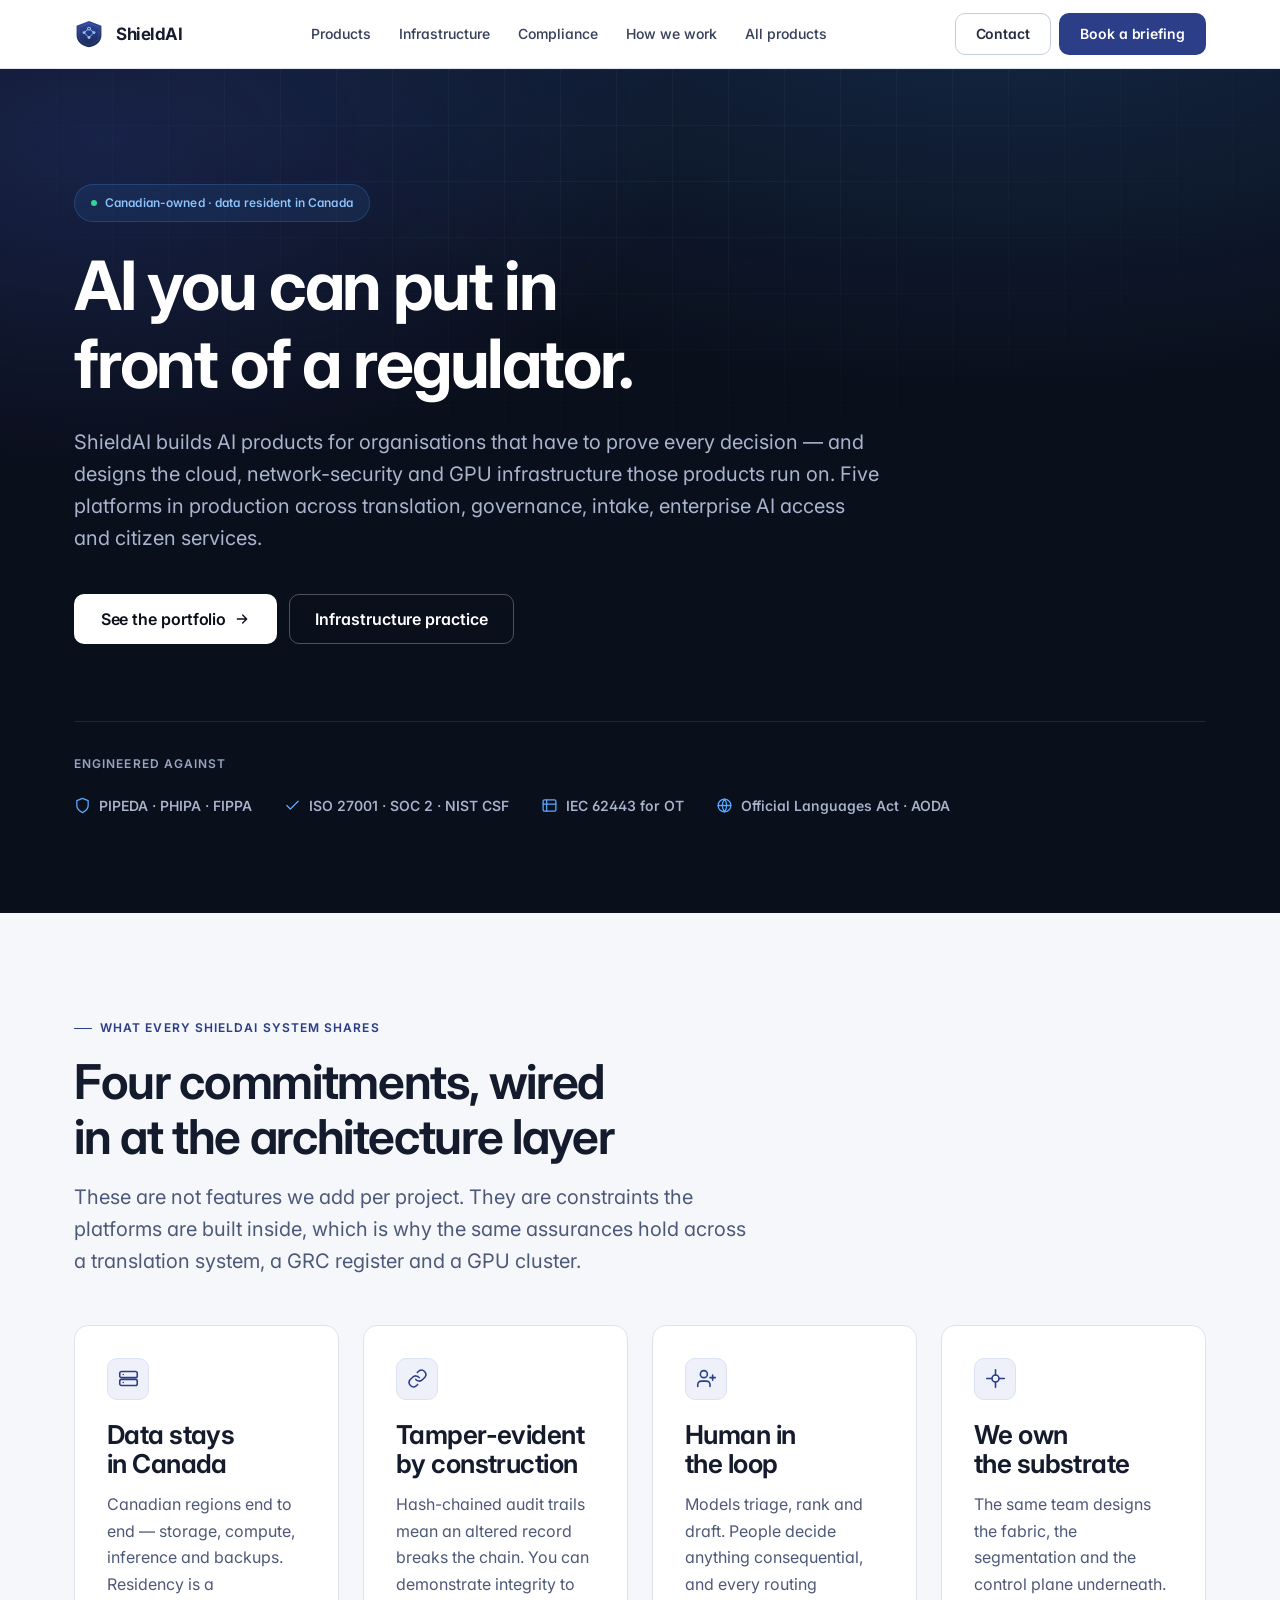
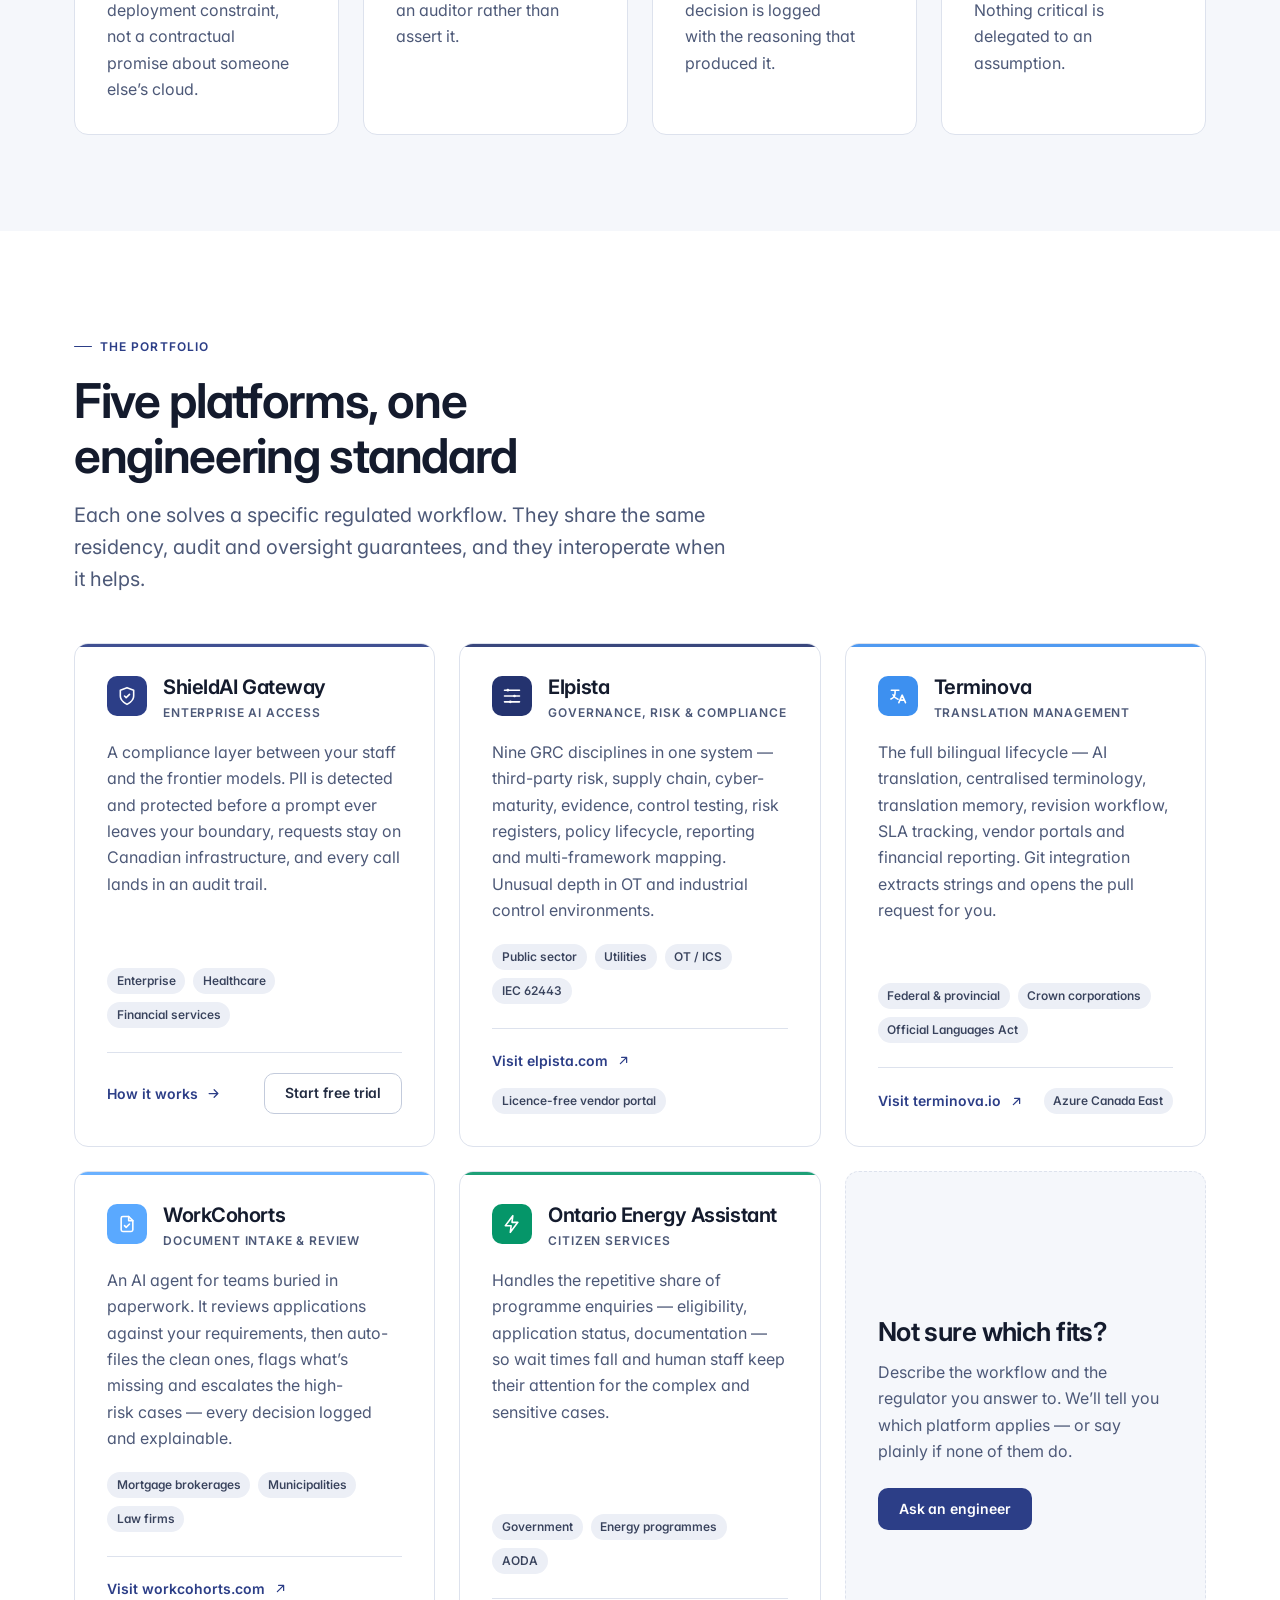
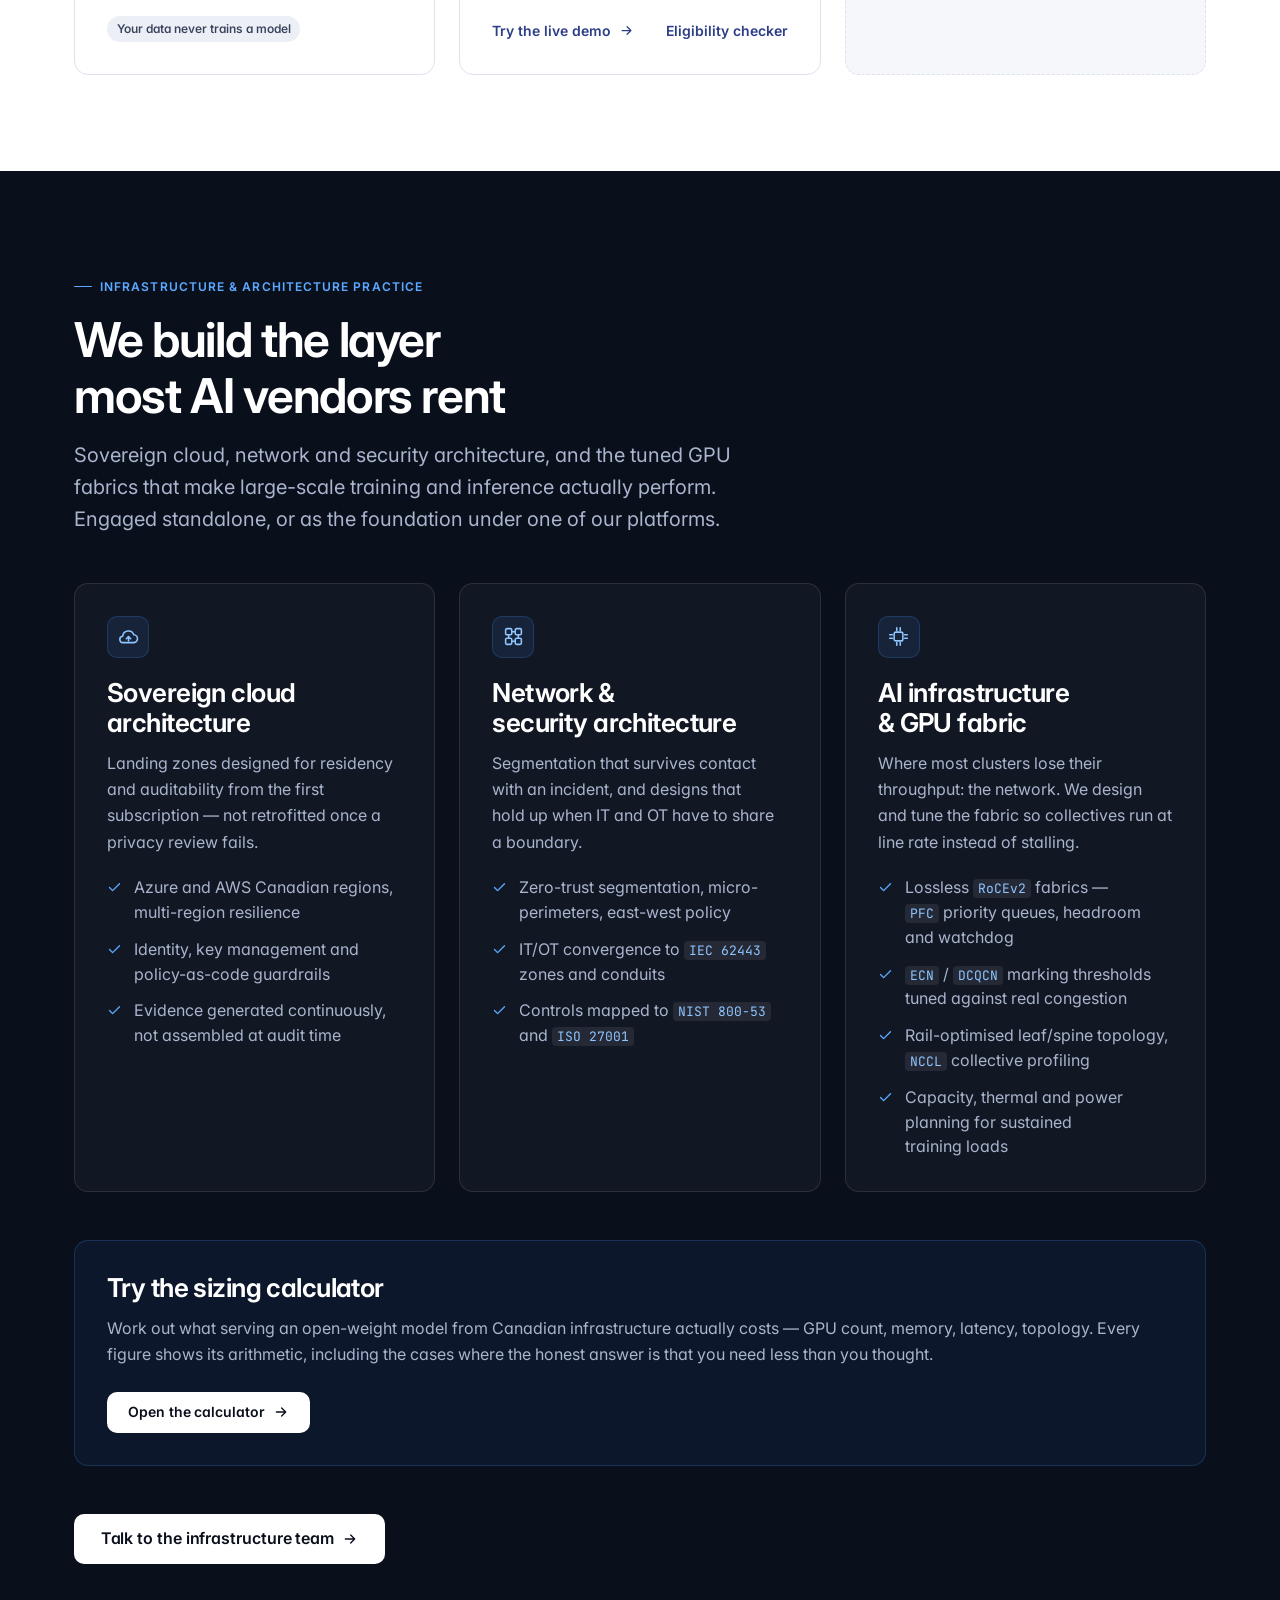
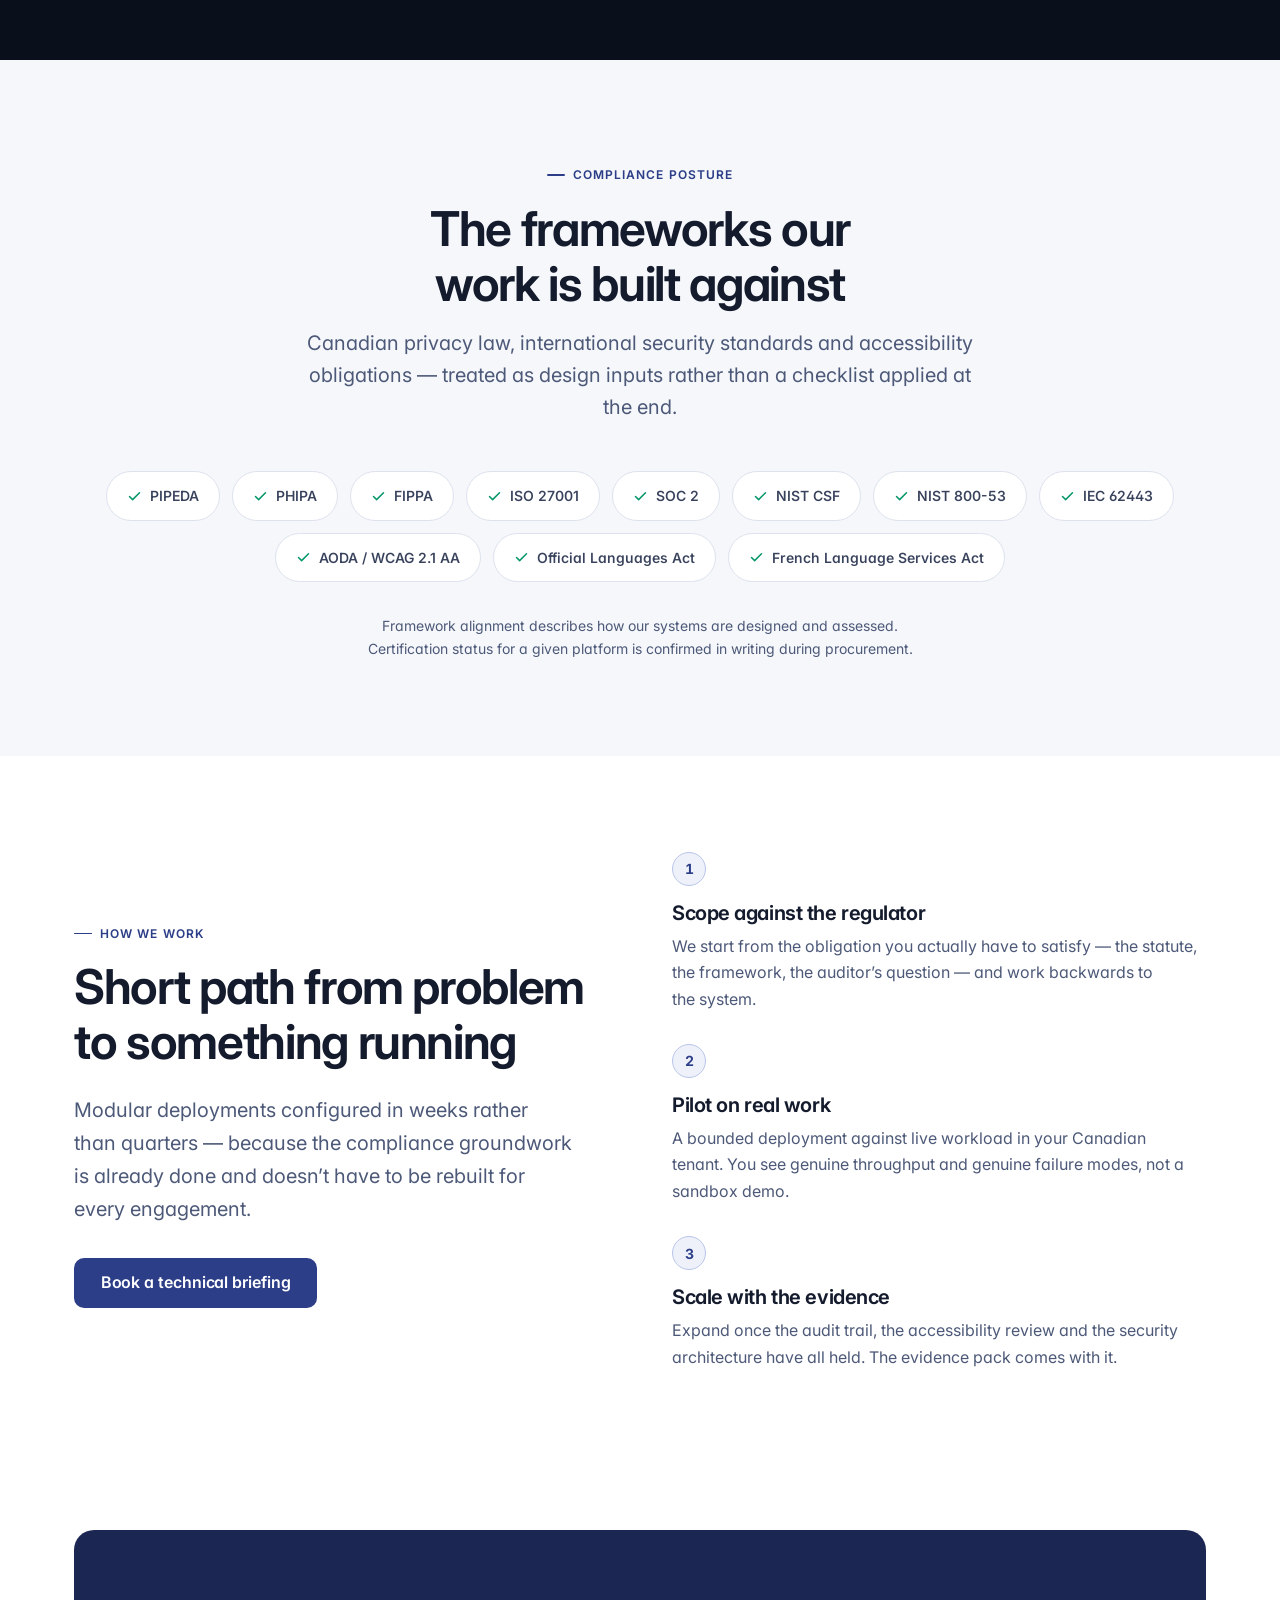
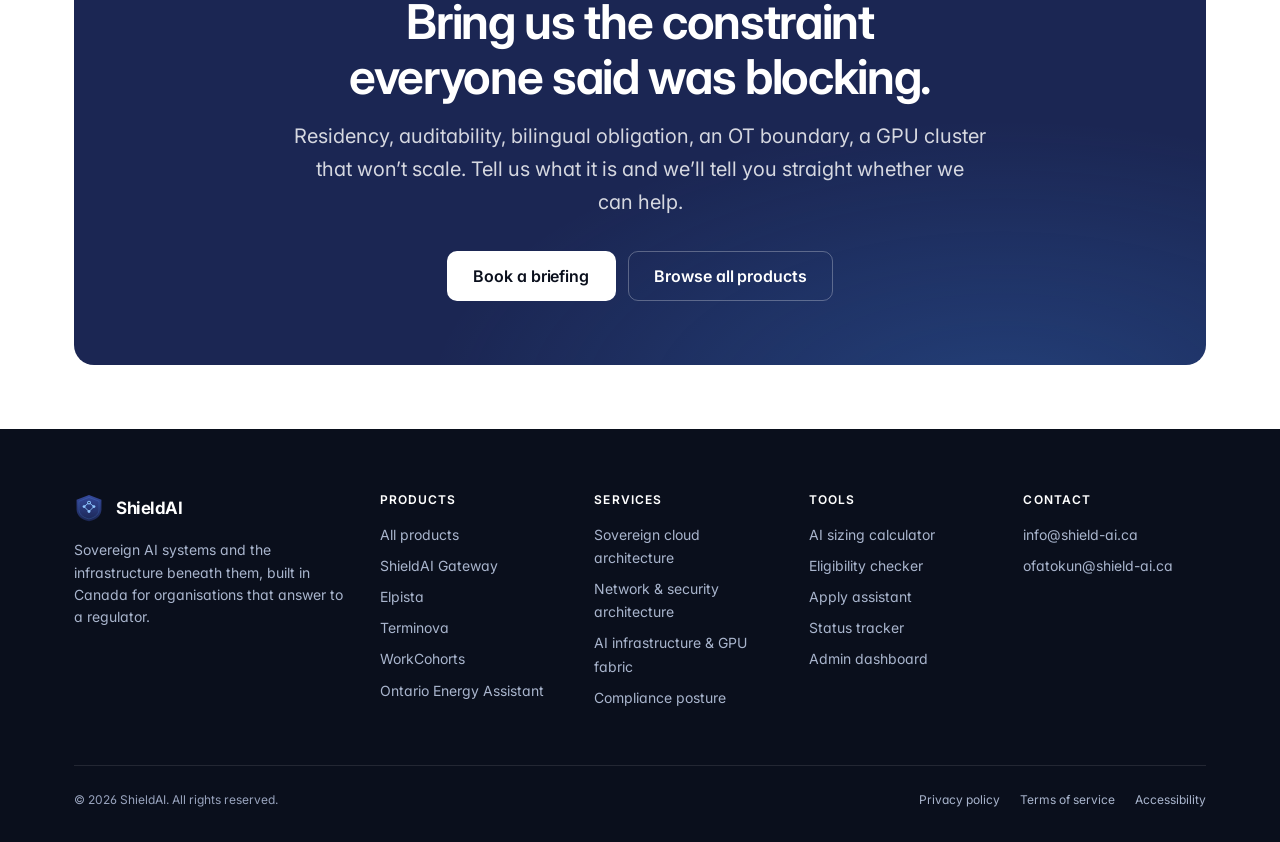
==== commit 03eb3347: "Add AI infrastructure sizing calculator A free lead-generation tool for the infrastructure practice." ====
--- a/index.html
+++ b/index.html
@@ -47,7 +47,7 @@
 <!-- ══ Header ══════════════════════════════════════════════════════════ -->
 <header class="site-header">
   <div class="wrap site-header__inner">
-    <a class="brand" href="/">
+    <a class="brand" href="index.html">
       <svg class="brand__mark" viewBox="0 0 64 64" aria-hidden="true">
         <defs>
           <linearGradient id="hm" x1="32" y1="4" x2="32" y2="60" gradientUnits="userSpaceOnUse">
@@ -447,6 +447,21 @@
         </div>
       </article>
 
+    </div>
+
+    <div class="card mt-12" style="background:rgba(61,144,240,.07);border-color:rgba(61,144,240,.22)">
+      <h3>Try the sizing calculator</h3>
+      <p class="mt-0">
+        Work out what serving an open-weight model from Canadian infrastructure actually
+        costs — GPU count, memory, latency, topology. Every figure shows its arithmetic,
+        including the cases where the honest answer is that you need less than you thought.
+      </p>
+      <div class="btn-row mt-6">
+        <a class="btn btn--primary" href="sizing.html">
+          Open the calculator
+          <svg viewBox="0 0 24 24" fill="none" stroke="currentColor" stroke-width="2" stroke-linecap="round" stroke-linejoin="round" aria-hidden="true"><path d="M5 12h14M13 6l6 6-6 6"/></svg>
+        </a>
+      </div>
     </div>
 
     <div class="mt-12">
@@ -602,6 +617,7 @@
       <div>
         <h4>Tools</h4>
         <ul>
+          <li><a href="sizing.html">AI sizing calculator</a></li>
           <li><a href="eligibility-checker.html">Eligibility checker</a></li>
           <li><a href="apply-assistant.html">Apply assistant</a></li>
           <li><a href="status-tracker.html">Status tracker</a></li>
--- a/assets/shield.css
+++ b/assets/shield.css
@@ -109,6 +109,10 @@
 /* --- 2. Reset & base ---------------------------------------------------- */
 
 *, *::before, *::after { box-sizing: border-box; }
+
+/* The hidden attribute has to win against component display rules such as
+   .field-row{display:grid}, which would otherwise silently re-show it. */
+[hidden] { display: none !important; }
 
 * { margin: 0; }
 
@@ -883,7 +887,11 @@
   display: grid;
   grid-template-columns: repeat(auto-fit, minmax(min(100%, 220px), 1fr));
   gap: var(--s-5);
-}
+  margin-bottom: var(--s-5);
+}
+/* Gap alone spaces these — margin as well would double it on the wrapped rows */
+.field-row .field { margin-bottom: 0; }
+.field-row:last-child { margin-bottom: 0; }
 
 /* Choice controls — the whole block is the target, not just the box */
 .choice-group { display: grid; gap: var(--s-3); }
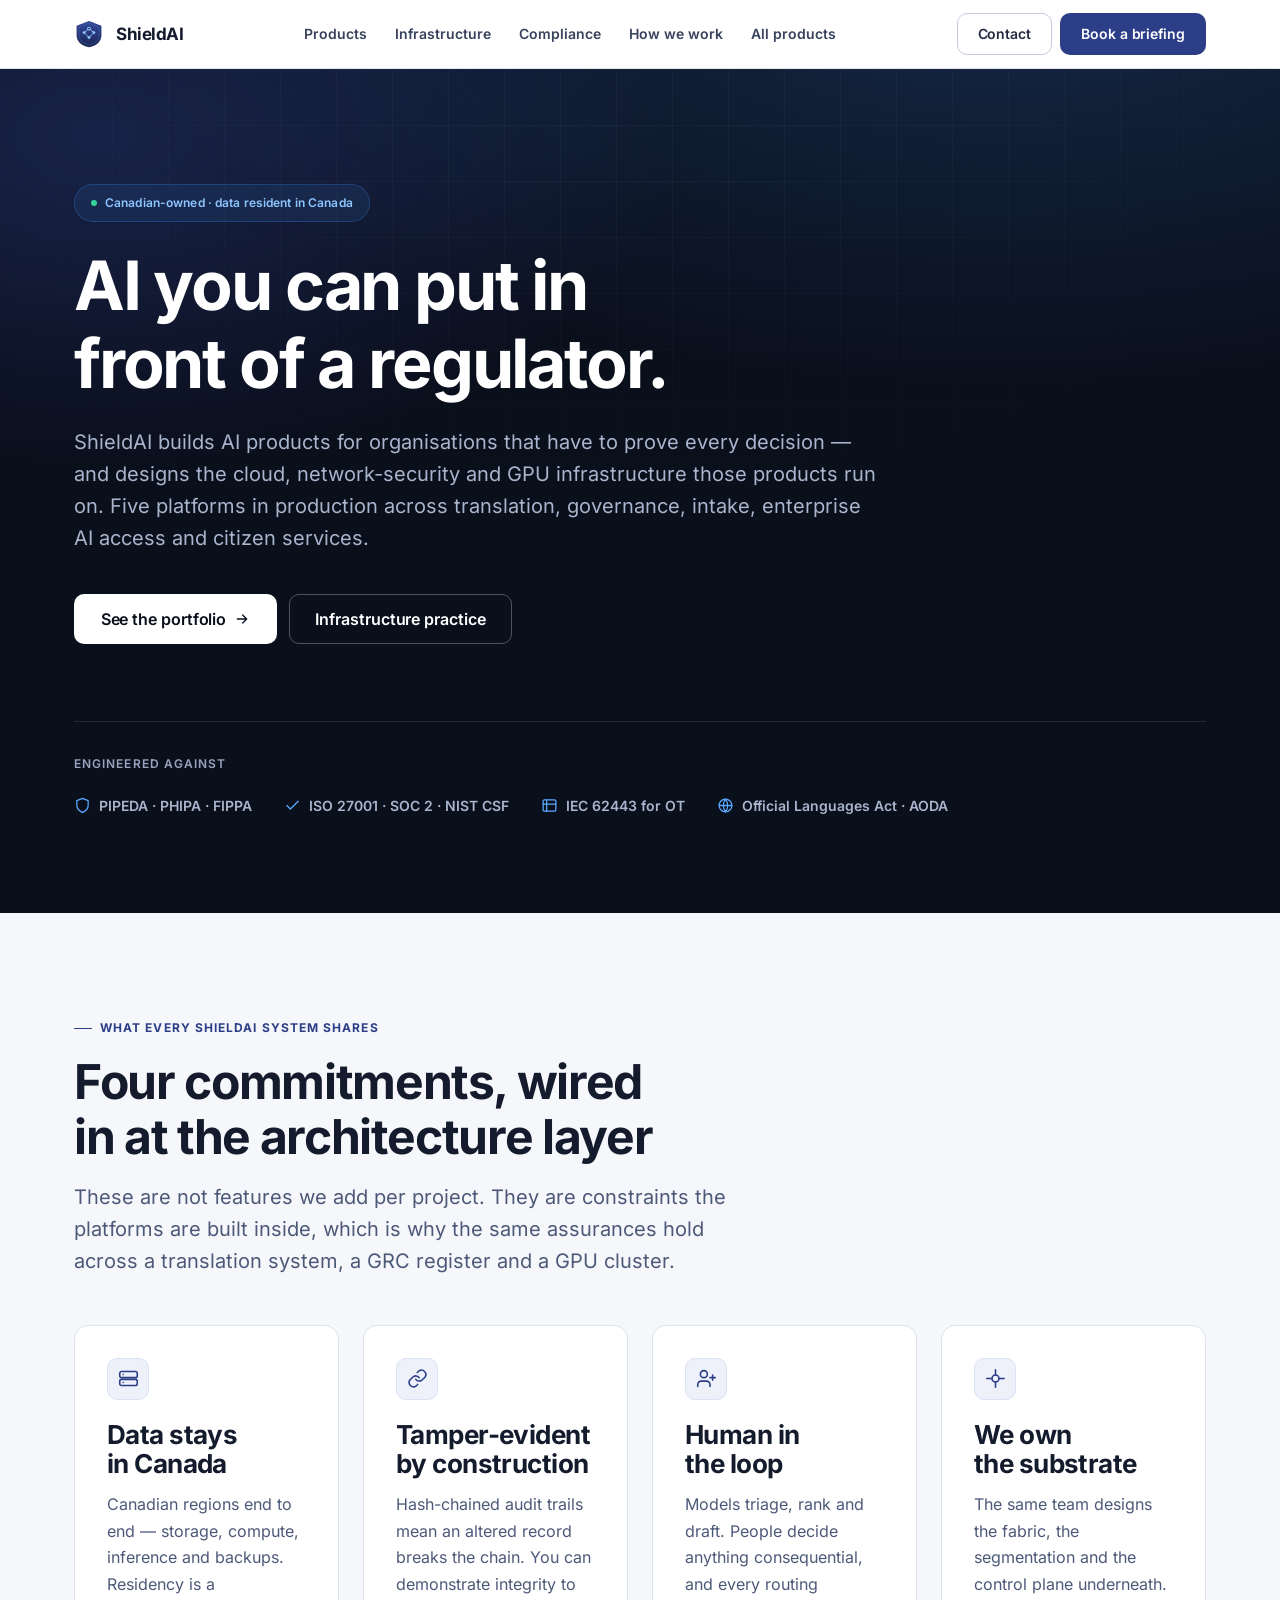
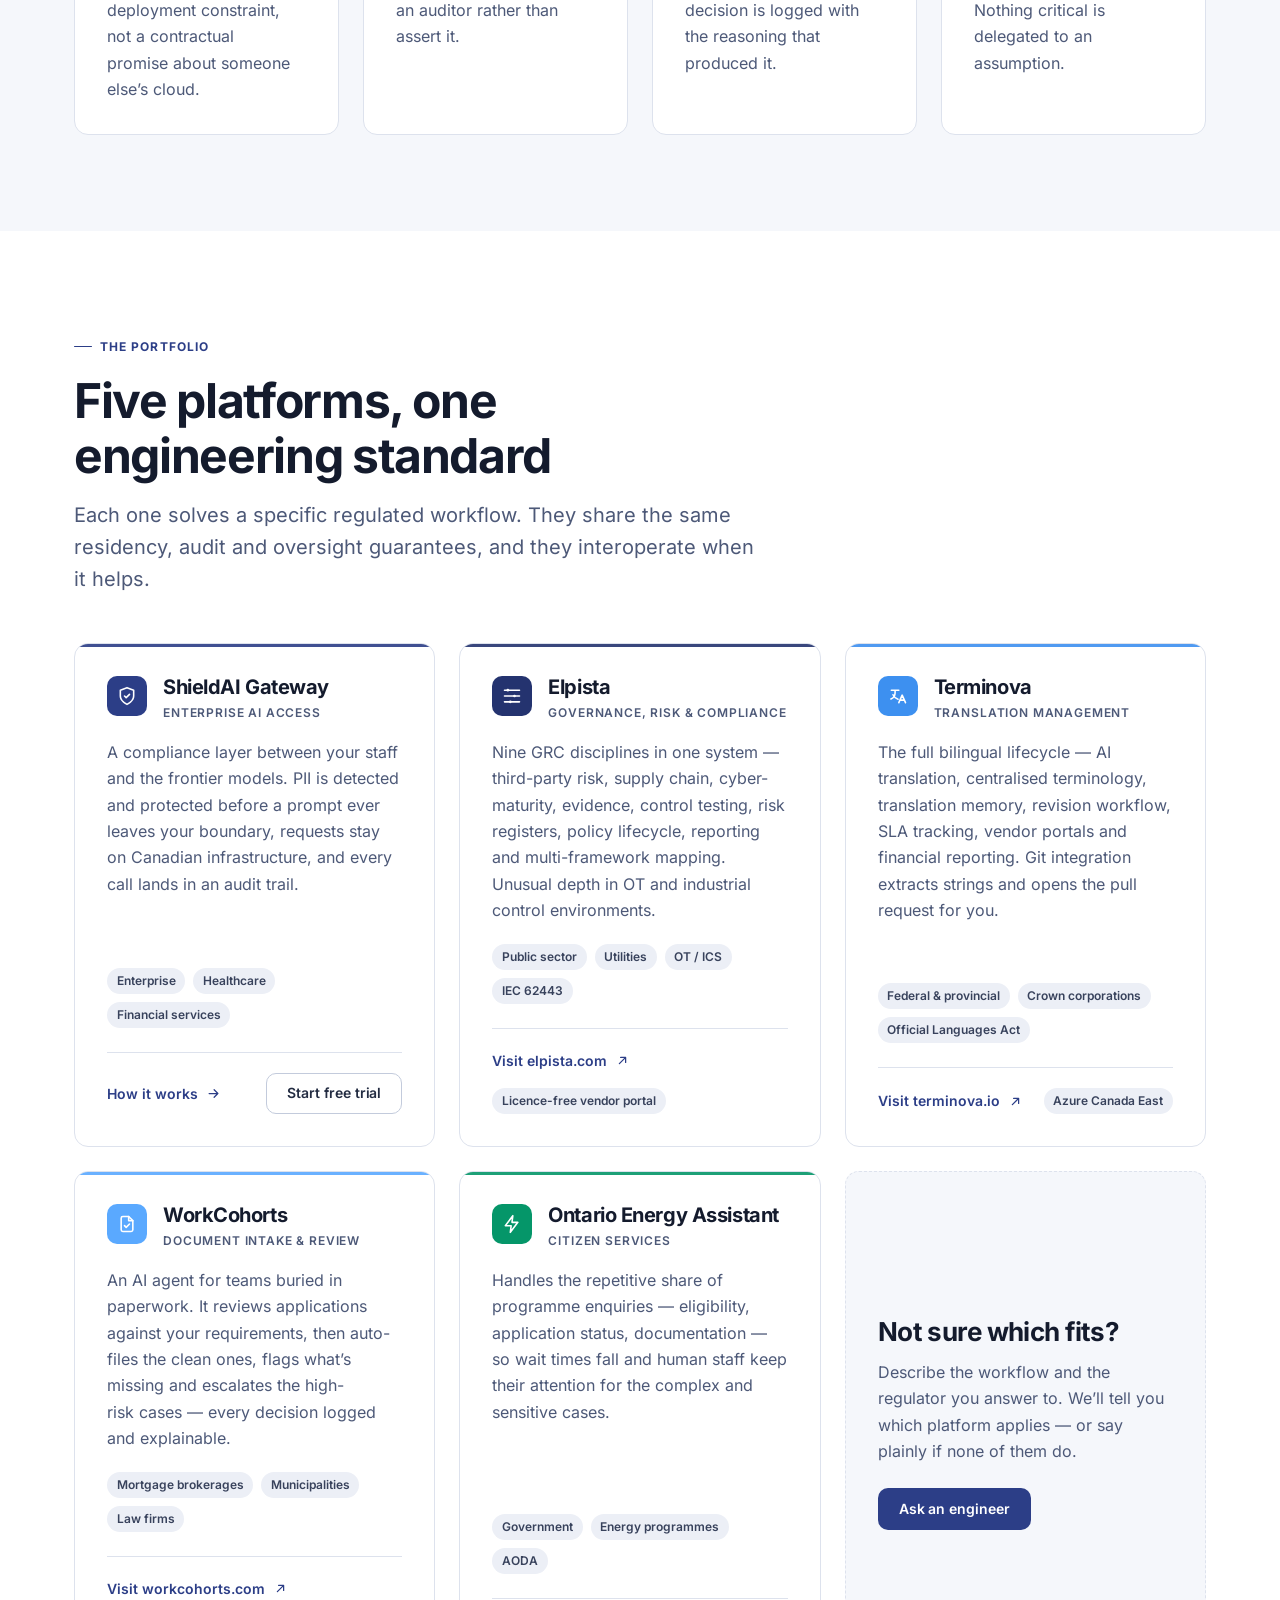
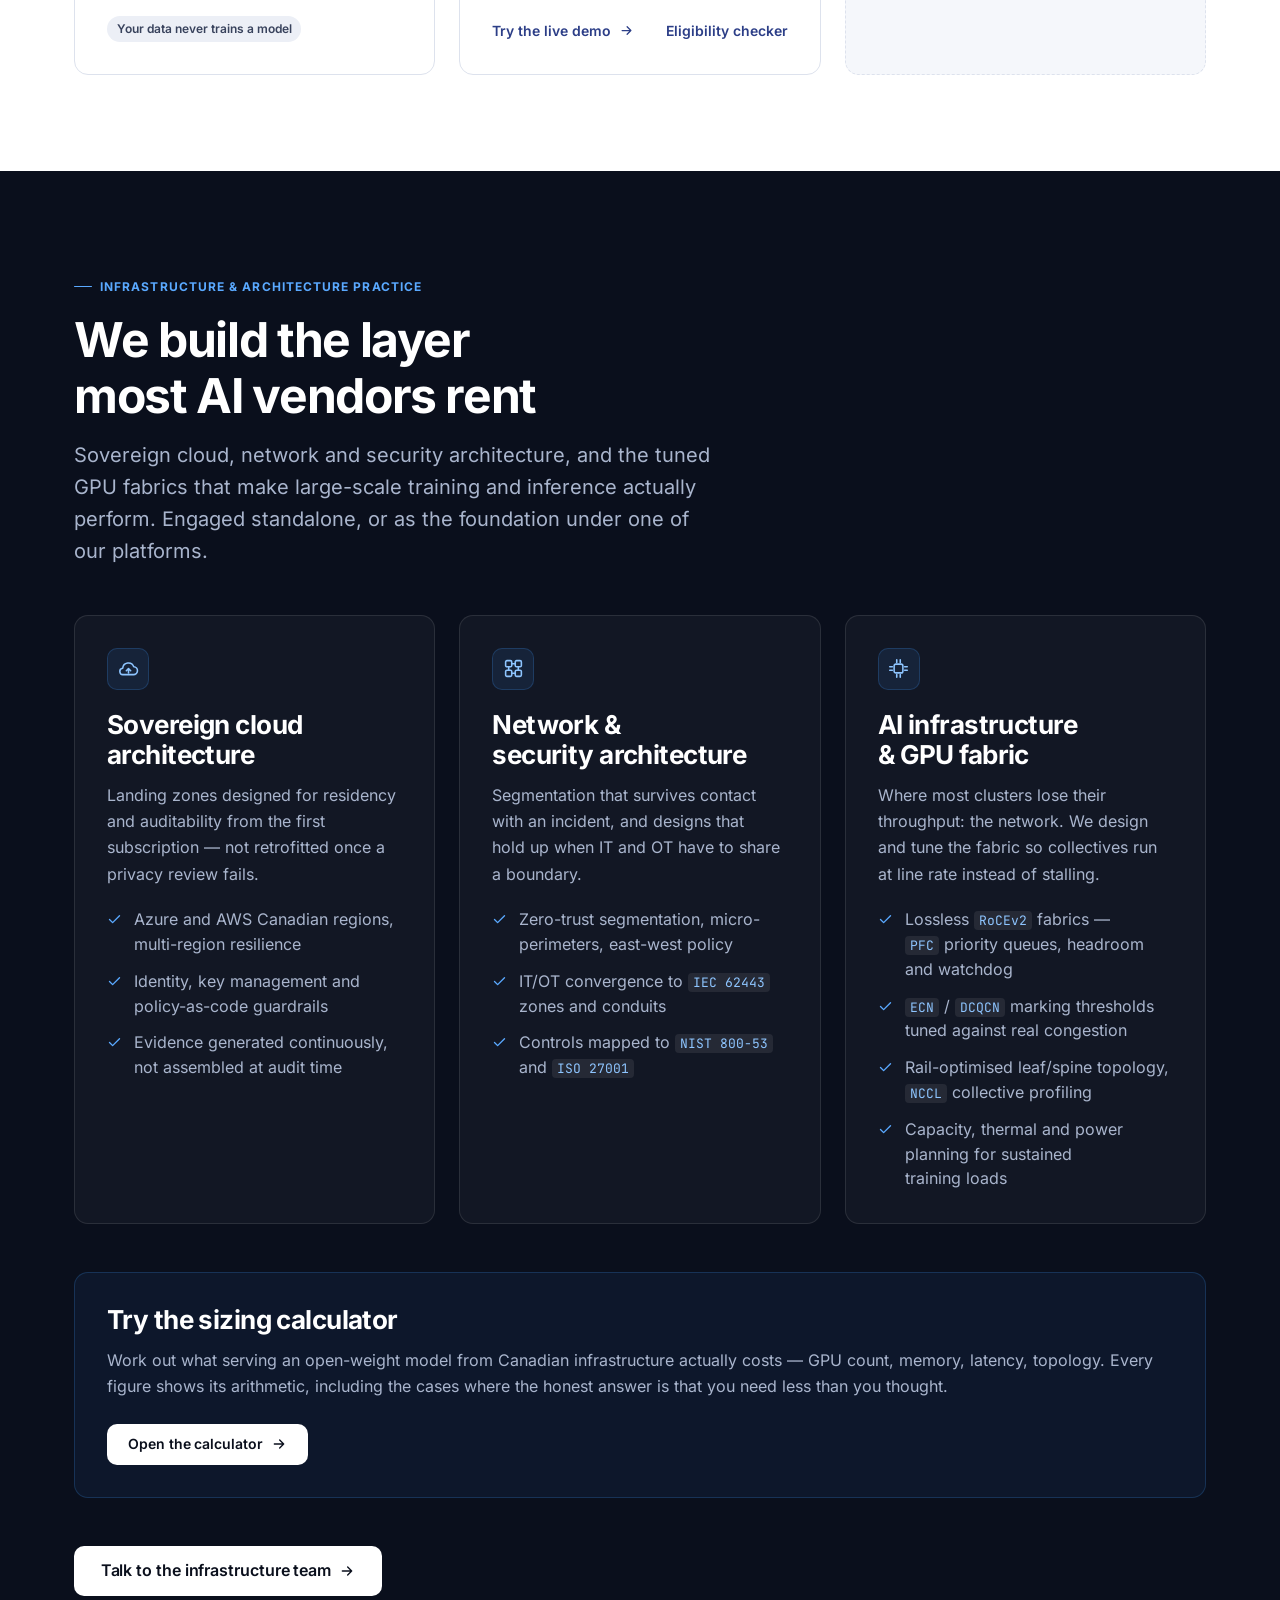
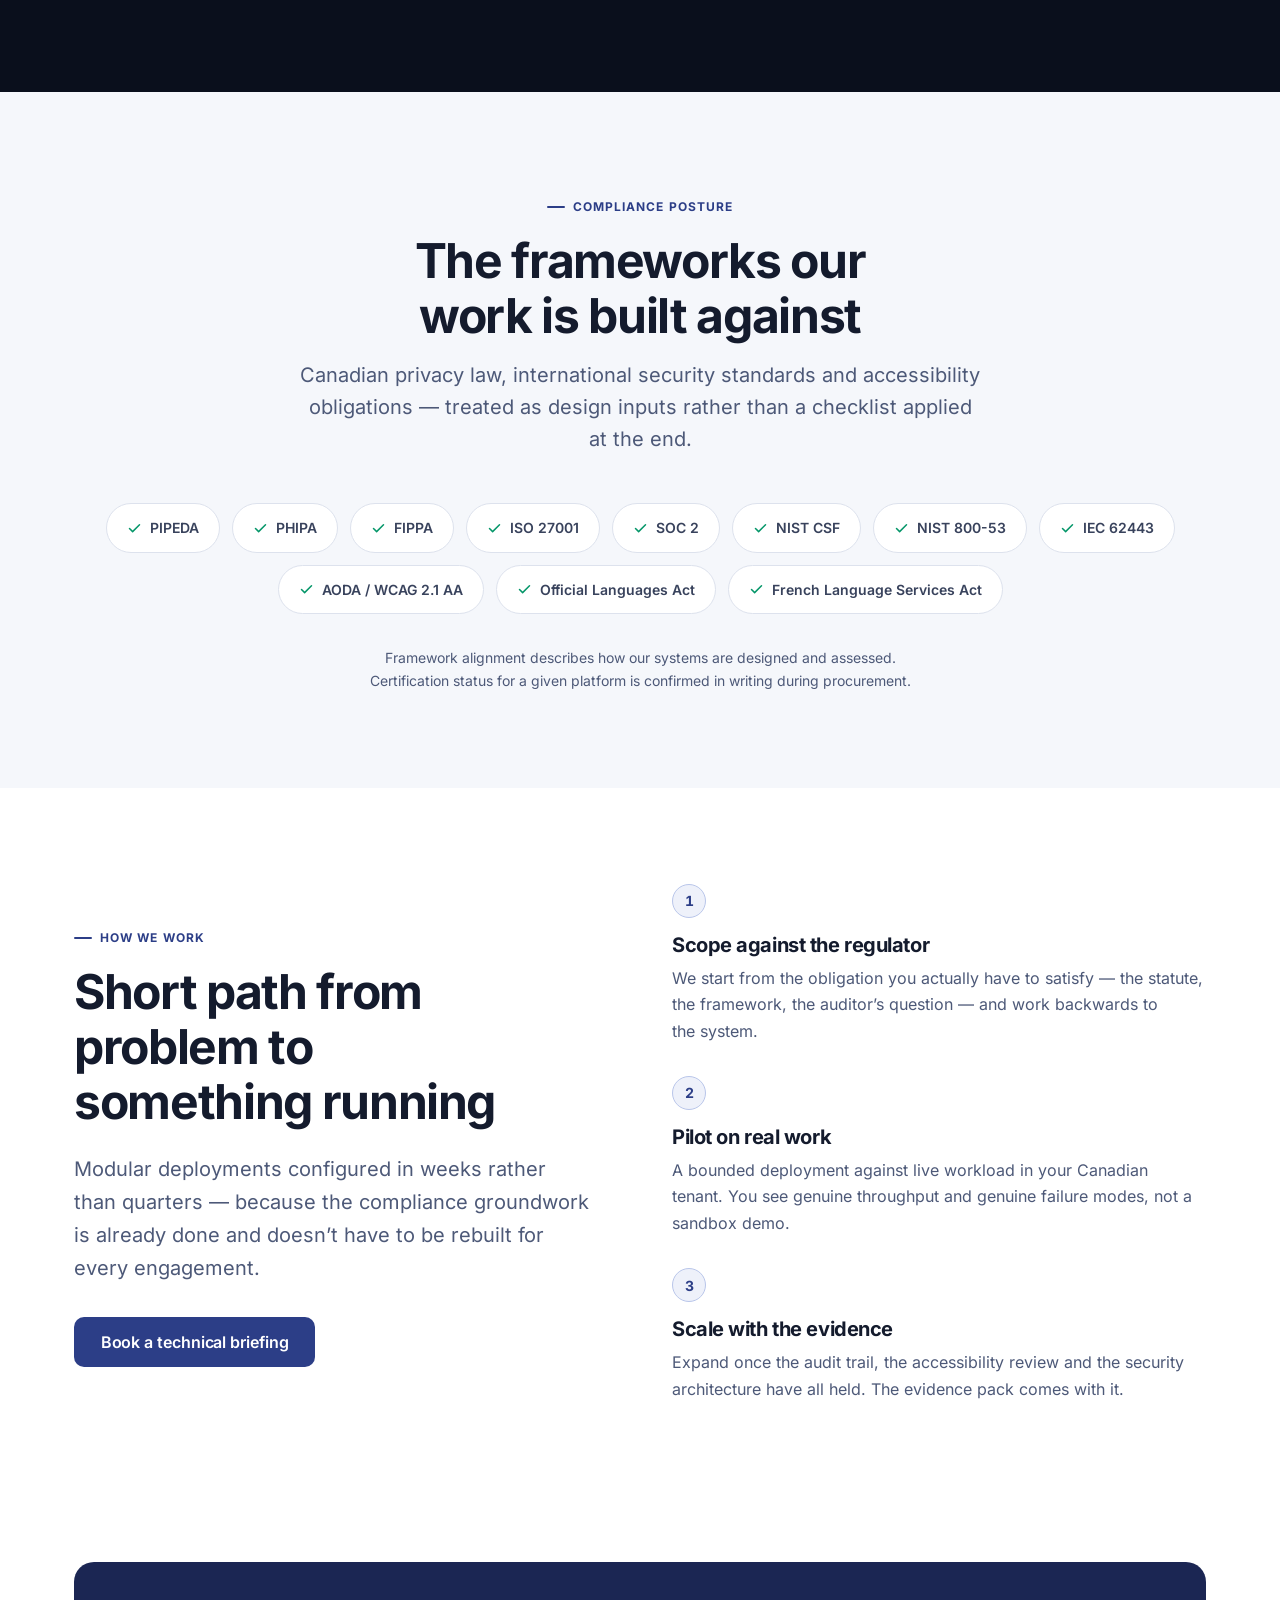
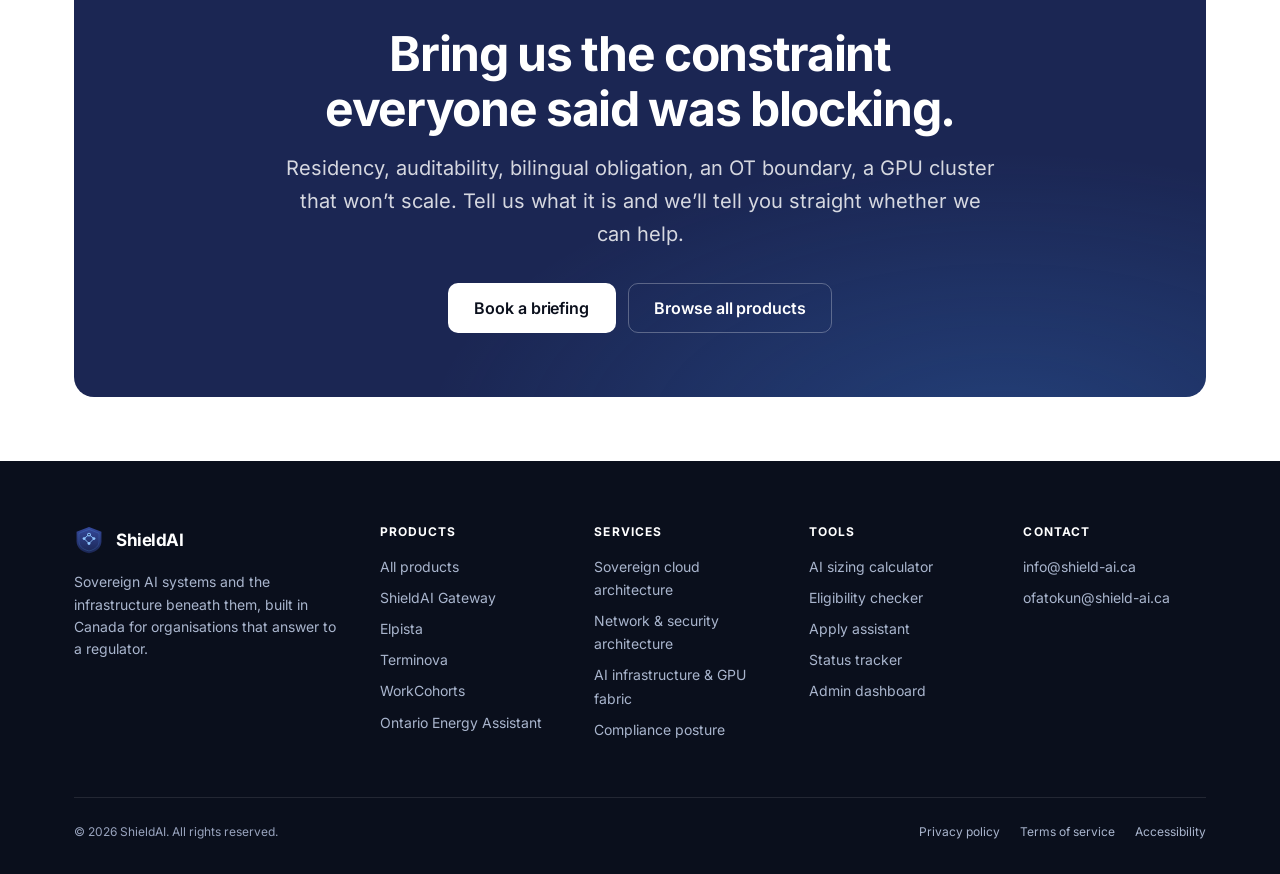
==== commit cab9fbd1: "Add privacy, terms and accessibility pages; self-host fonts The site asserted PIPEDA compliance whil" ====
--- a/index.html
+++ b/index.html
@@ -17,9 +17,6 @@
 <meta name="twitter:card" content="summary_large_image">
 
 <link rel="icon" href="logo.svg" type="image/svg+xml">
-<link rel="preconnect" href="https://fonts.googleapis.com">
-<link rel="preconnect" href="https://fonts.gstatic.com" crossorigin>
-<link href="https://fonts.googleapis.com/css2?family=Inter:wght@400;500;600;700&family=JetBrains+Mono:wght@400;500&display=swap" rel="stylesheet">
 <link rel="stylesheet" href="assets/shield.css">
 
 <script type="application/ld+json">
@@ -638,9 +635,9 @@
     <div class="footer-bottom">
       <p>&copy; 2026 ShieldAI. All rights reserved.</p>
       <nav aria-label="Legal">
-        <a href="#privacy">Privacy policy</a>
-        <a href="#terms">Terms of service</a>
-        <a href="#accessibility">Accessibility</a>
+        <a href="privacy.html">Privacy policy</a>
+        <a href="terms.html">Terms of service</a>
+        <a href="accessibility.html">Accessibility</a>
       </nav>
     </div>
   </div>
--- a/assets/shield.css
+++ b/assets/shield.css
@@ -1,3 +1,42 @@
+/* ==========================================================================
+   0. Fonts — self-hosted
+   Served from our own origin rather than fonts.googleapis.com. A visitor's IP
+   address is not disclosed to a third party in order to read this site, which
+   is the minimum standard for a company that sells data sovereignty.
+   Inter and JetBrains Mono are both SIL Open Font License 1.1.
+   ========================================================================== */
+
+@font-face {
+  font-family: 'Inter'; font-style: normal; font-weight: 400; font-display: swap;
+  src: url('fonts/inter-latin-400-normal.woff2') format('woff2');
+  unicode-range: U+0000-00FF,U+0131,U+0152-0153,U+02BB-02BC,U+02C6,U+02DA,U+02DC,U+0304,U+0308,U+0329,U+2000-206F,U+2074,U+20AC,U+2122,U+2191,U+2193,U+2212,U+2215,U+FEFF,U+FFFD;
+}
+@font-face {
+  font-family: 'Inter'; font-style: normal; font-weight: 500; font-display: swap;
+  src: url('fonts/inter-latin-500-normal.woff2') format('woff2');
+  unicode-range: U+0000-00FF,U+0131,U+0152-0153,U+02BB-02BC,U+02C6,U+02DA,U+02DC,U+0304,U+0308,U+0329,U+2000-206F,U+2074,U+20AC,U+2122,U+2191,U+2193,U+2212,U+2215,U+FEFF,U+FFFD;
+}
+@font-face {
+  font-family: 'Inter'; font-style: normal; font-weight: 600; font-display: swap;
+  src: url('fonts/inter-latin-600-normal.woff2') format('woff2');
+  unicode-range: U+0000-00FF,U+0131,U+0152-0153,U+02BB-02BC,U+02C6,U+02DA,U+02DC,U+0304,U+0308,U+0329,U+2000-206F,U+2074,U+20AC,U+2122,U+2191,U+2193,U+2212,U+2215,U+FEFF,U+FFFD;
+}
+@font-face {
+  font-family: 'Inter'; font-style: normal; font-weight: 700; font-display: swap;
+  src: url('fonts/inter-latin-700-normal.woff2') format('woff2');
+  unicode-range: U+0000-00FF,U+0131,U+0152-0153,U+02BB-02BC,U+02C6,U+02DA,U+02DC,U+0304,U+0308,U+0329,U+2000-206F,U+2074,U+20AC,U+2122,U+2191,U+2193,U+2212,U+2215,U+FEFF,U+FFFD;
+}
+@font-face {
+  font-family: 'JetBrains Mono'; font-style: normal; font-weight: 400; font-display: swap;
+  src: url('fonts/jetbrains-mono-latin-400-normal.woff2') format('woff2');
+  unicode-range: U+0000-00FF,U+0131,U+0152-0153,U+02BB-02BC,U+02C6,U+02DA,U+02DC,U+0304,U+0308,U+0329,U+2000-206F,U+2074,U+20AC,U+2122,U+2191,U+2193,U+2212,U+2215,U+FEFF,U+FFFD;
+}
+@font-face {
+  font-family: 'JetBrains Mono'; font-style: normal; font-weight: 500; font-display: swap;
+  src: url('fonts/jetbrains-mono-latin-500-normal.woff2') format('woff2');
+  unicode-range: U+0000-00FF,U+0131,U+0152-0153,U+02BB-02BC,U+02C6,U+02DA,U+02DC,U+0304,U+0308,U+0329,U+2000-206F,U+2074,U+20AC,U+2122,U+2191,U+2193,U+2212,U+2215,U+FEFF,U+FFFD;
+}
+
 /* ==========================================================================
    ShieldAI Design System
    One stylesheet shared by every page. Change a token here, it changes
@@ -1160,3 +1199,82 @@
 .empty svg { width: 40px; height: 40px; margin: 0 auto var(--s-4); color: var(--n-400); }
 .empty h3 { font-size: var(--t-lg); margin-bottom: var(--s-2); }
 .empty p { color: var(--text-muted); font-size: var(--t-sm); max-width: 44ch; margin-inline: auto; }
+
+/* ==========================================================================
+   18. Legal documents
+   Long-form policy pages: privacy, terms, accessibility.
+   ========================================================================== */
+
+.legal { display: grid; grid-template-columns: minmax(0, 1fr); gap: var(--s-10); }
+@media (min-width: 940px) {
+  .legal { grid-template-columns: 230px minmax(0, 1fr); gap: var(--s-16); align-items: start; }
+  .legal__toc { position: sticky; top: calc(var(--header-h) + var(--s-6)); }
+}
+
+.legal__toc h2 {
+  font-size: var(--t-xs); font-weight: 620; letter-spacing: .09em;
+  text-transform: uppercase; color: var(--text-muted);
+  margin-bottom: var(--s-4);
+}
+.legal__toc ol { counter-reset: toc; display: grid; gap: var(--s-1); }
+.legal__toc a {
+  display: block; padding: var(--s-1) 0;
+  font-size: var(--t-sm); line-height: 1.45;
+  color: var(--text-muted); text-decoration: none;
+}
+.legal__toc a:hover { color: var(--b-600); text-decoration: underline; }
+
+.legal__body { max-width: 74ch; min-width: 0; }
+.legal__body section { margin-bottom: var(--s-12); scroll-margin-top: calc(var(--header-h) + var(--s-6)); }
+.legal__body h2 {
+  font-size: var(--t-xl); letter-spacing: -0.02em;
+  margin-bottom: var(--s-4);
+  padding-bottom: var(--s-3);
+  border-bottom: 1px solid var(--border);
+}
+.legal__body h3 { font-size: var(--t-base); font-weight: 640; margin: var(--s-6) 0 var(--s-2); }
+.legal__body p { margin-bottom: var(--s-4); color: var(--text-muted); }
+.legal__body p:last-child { margin-bottom: 0; }
+.legal__body strong { color: var(--text); font-weight: 620; }
+
+.legal__body ul { margin: 0 0 var(--s-4); display: grid; gap: var(--s-2); }
+.legal__body ul li {
+  position: relative; padding-left: var(--s-6);
+  color: var(--text-muted); line-height: 1.6;
+}
+.legal__body ul li::before {
+  content: ""; position: absolute; left: var(--s-2); top: .68em;
+  width: 5px; height: 5px; border-radius: 50%; background: var(--n-400);
+}
+.legal__body ol { margin: 0 0 var(--s-4); counter-reset: n; display: grid; gap: var(--s-2); }
+.legal__body ol li {
+  position: relative; padding-left: var(--s-8);
+  color: var(--text-muted); line-height: 1.6;
+  counter-increment: n;
+}
+.legal__body ol li::before {
+  content: counter(n) "."; position: absolute; left: 0; top: 0;
+  font-variant-numeric: tabular-nums; font-weight: 620; color: var(--text-subtle);
+}
+
+.legal__meta {
+  display: flex; flex-wrap: wrap; gap: var(--s-2) var(--s-6);
+  padding: var(--s-4) var(--s-5);
+  margin-bottom: var(--s-8);
+  font-size: var(--t-sm);
+  background: var(--n-50);
+  border: 1px solid var(--border);
+  border-radius: var(--r-md);
+}
+.legal__meta div { color: var(--text-muted); }
+.legal__meta strong { display: block; font-size: var(--t-xs); text-transform: uppercase;
+  letter-spacing: .07em; color: var(--text-subtle); font-weight: 620; margin-bottom: 2px; }
+
+/* Unverified facts. Deliberately loud — a legal page must not go live with
+   an invented retention period or entity name sitting quietly inside it. */
+mark.todo {
+  padding: 1px 6px;
+  font-size: .9em; font-weight: 600;
+  color: #7c2d12; background: #fef3c7;
+  border: 1px dashed #d97706; border-radius: var(--r-sm);
+}
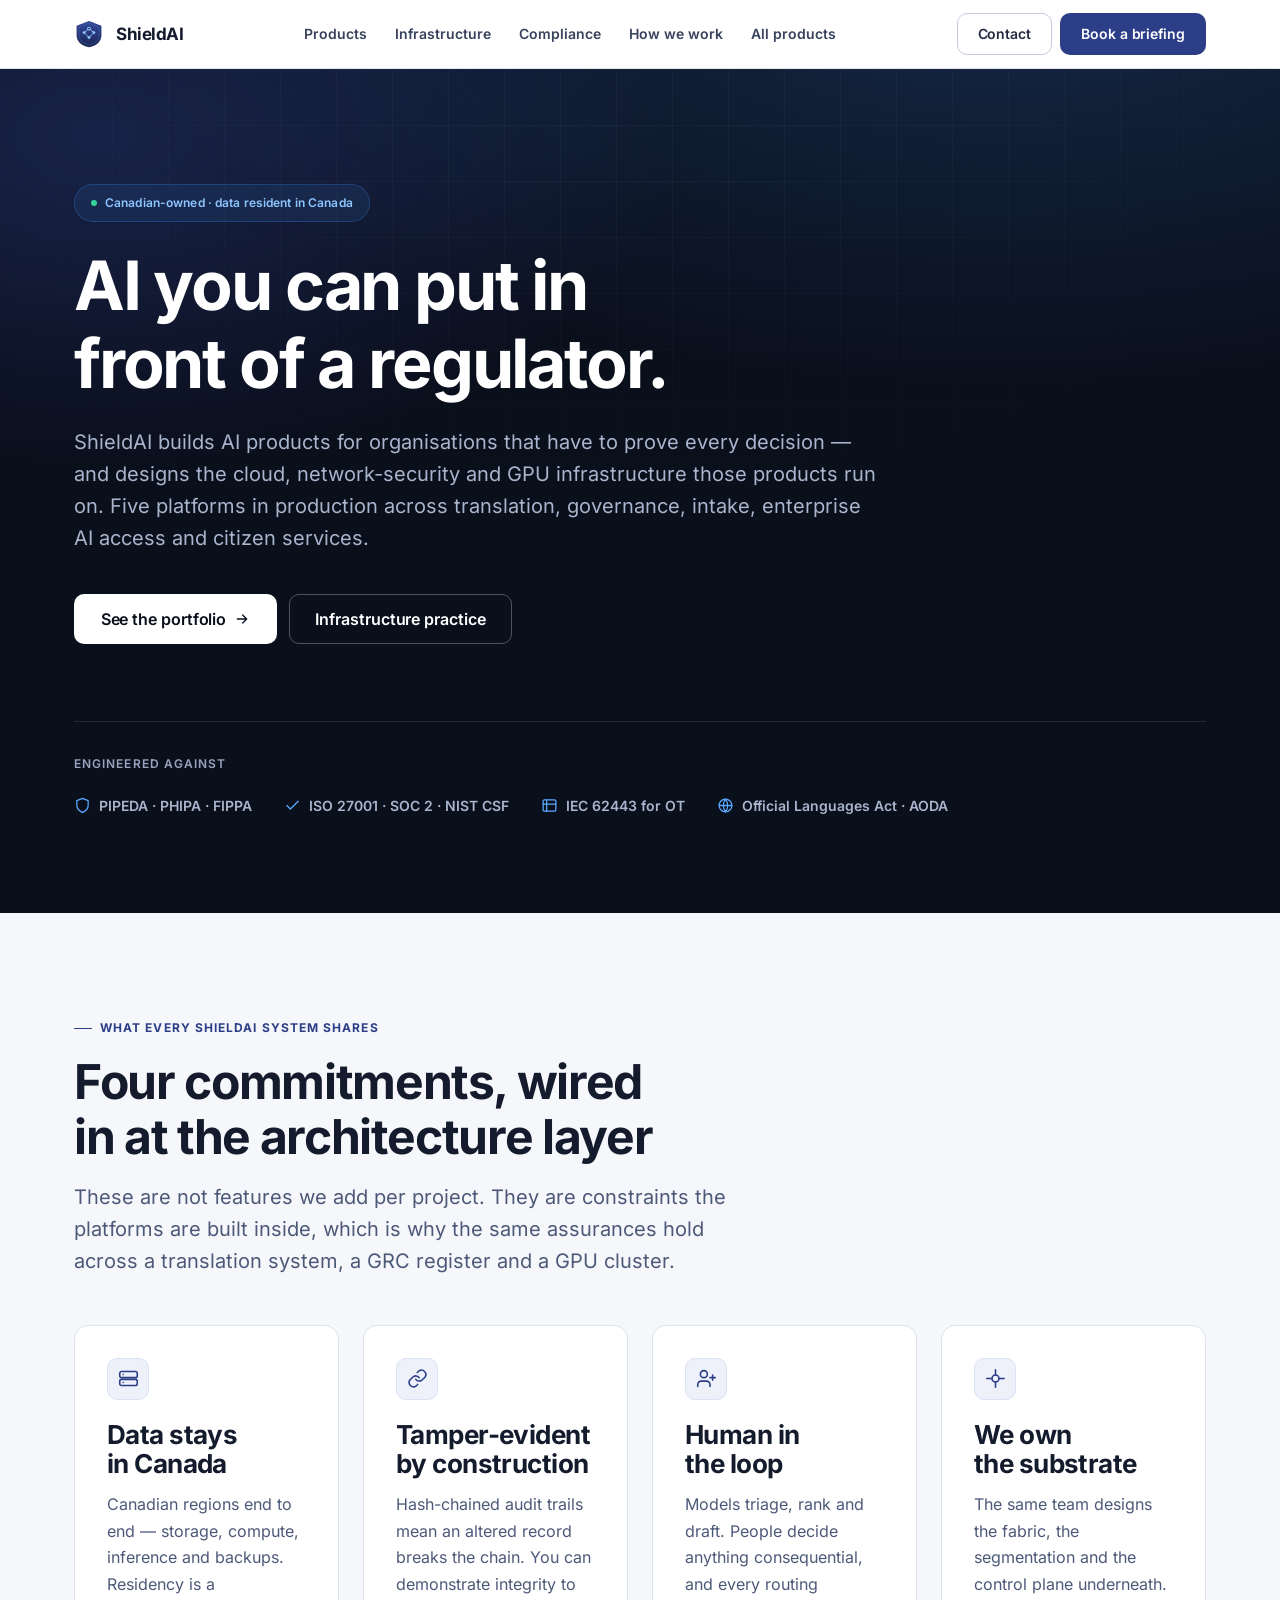
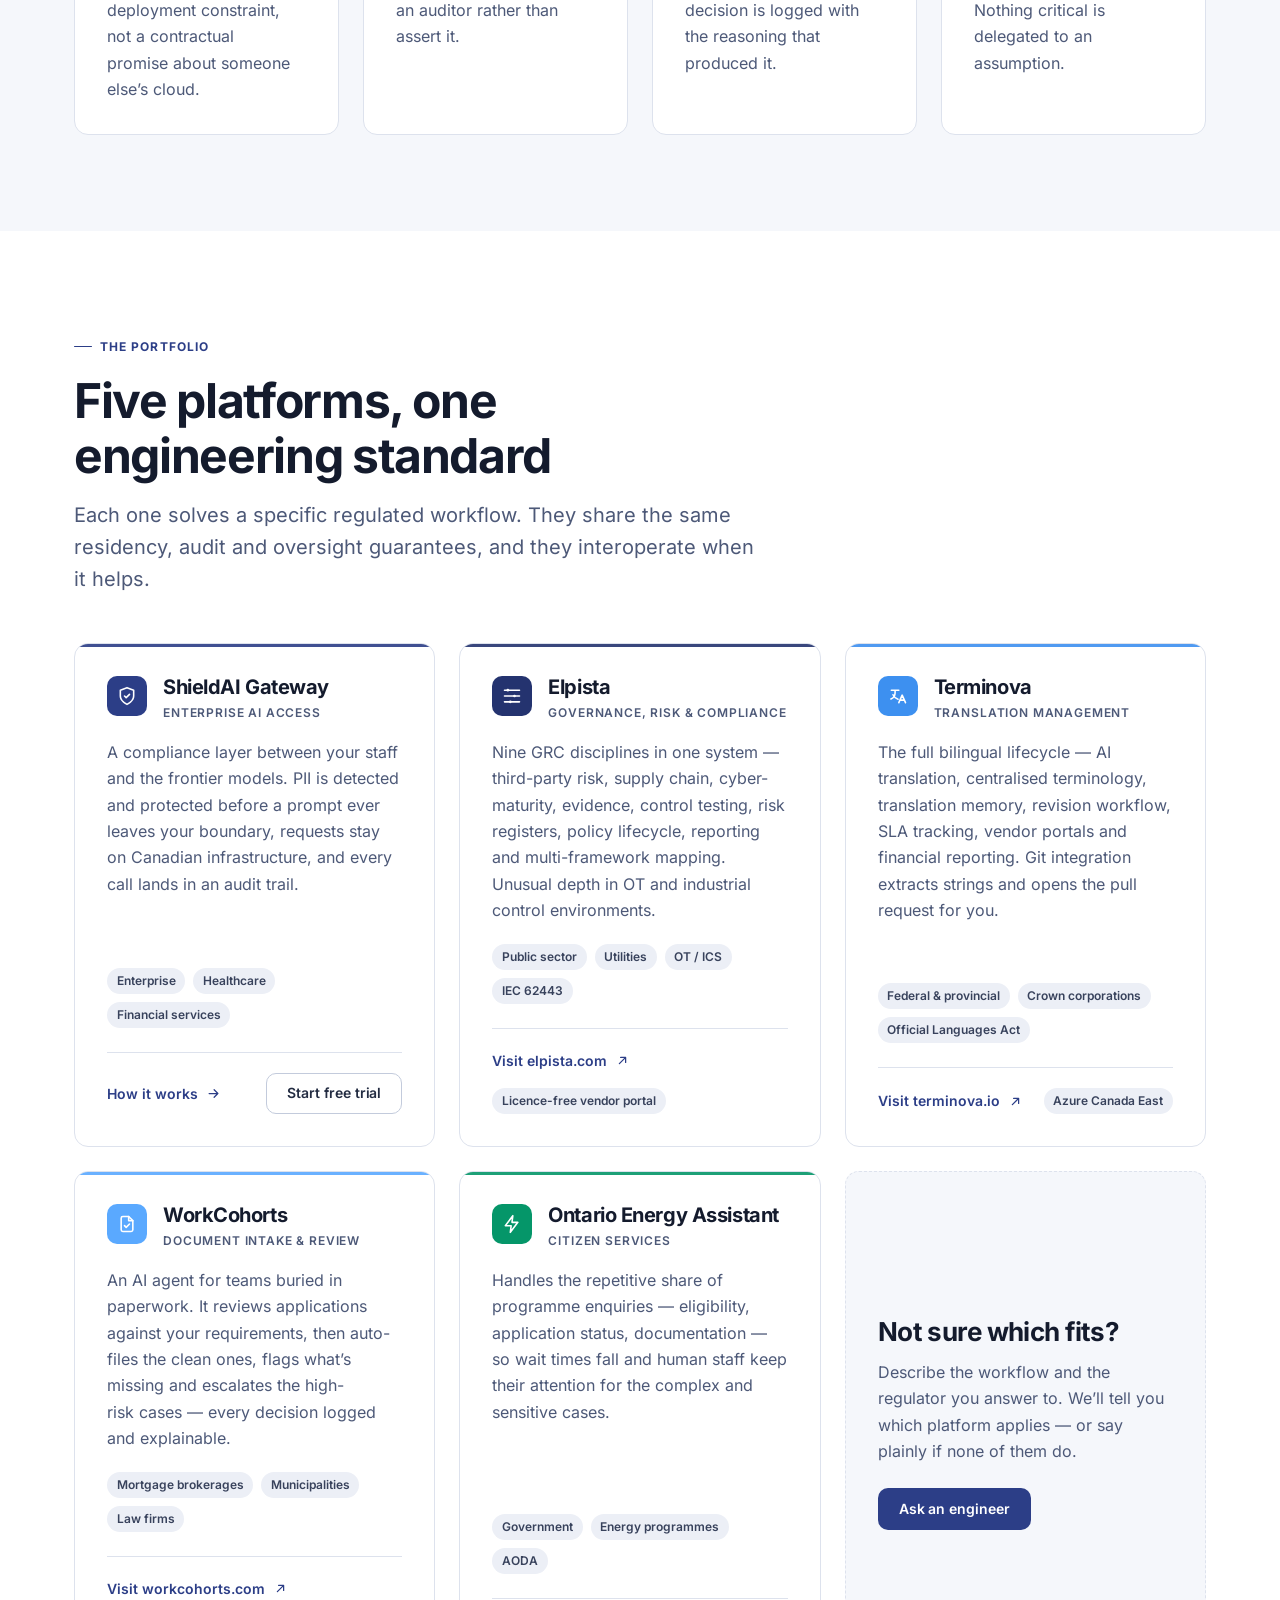
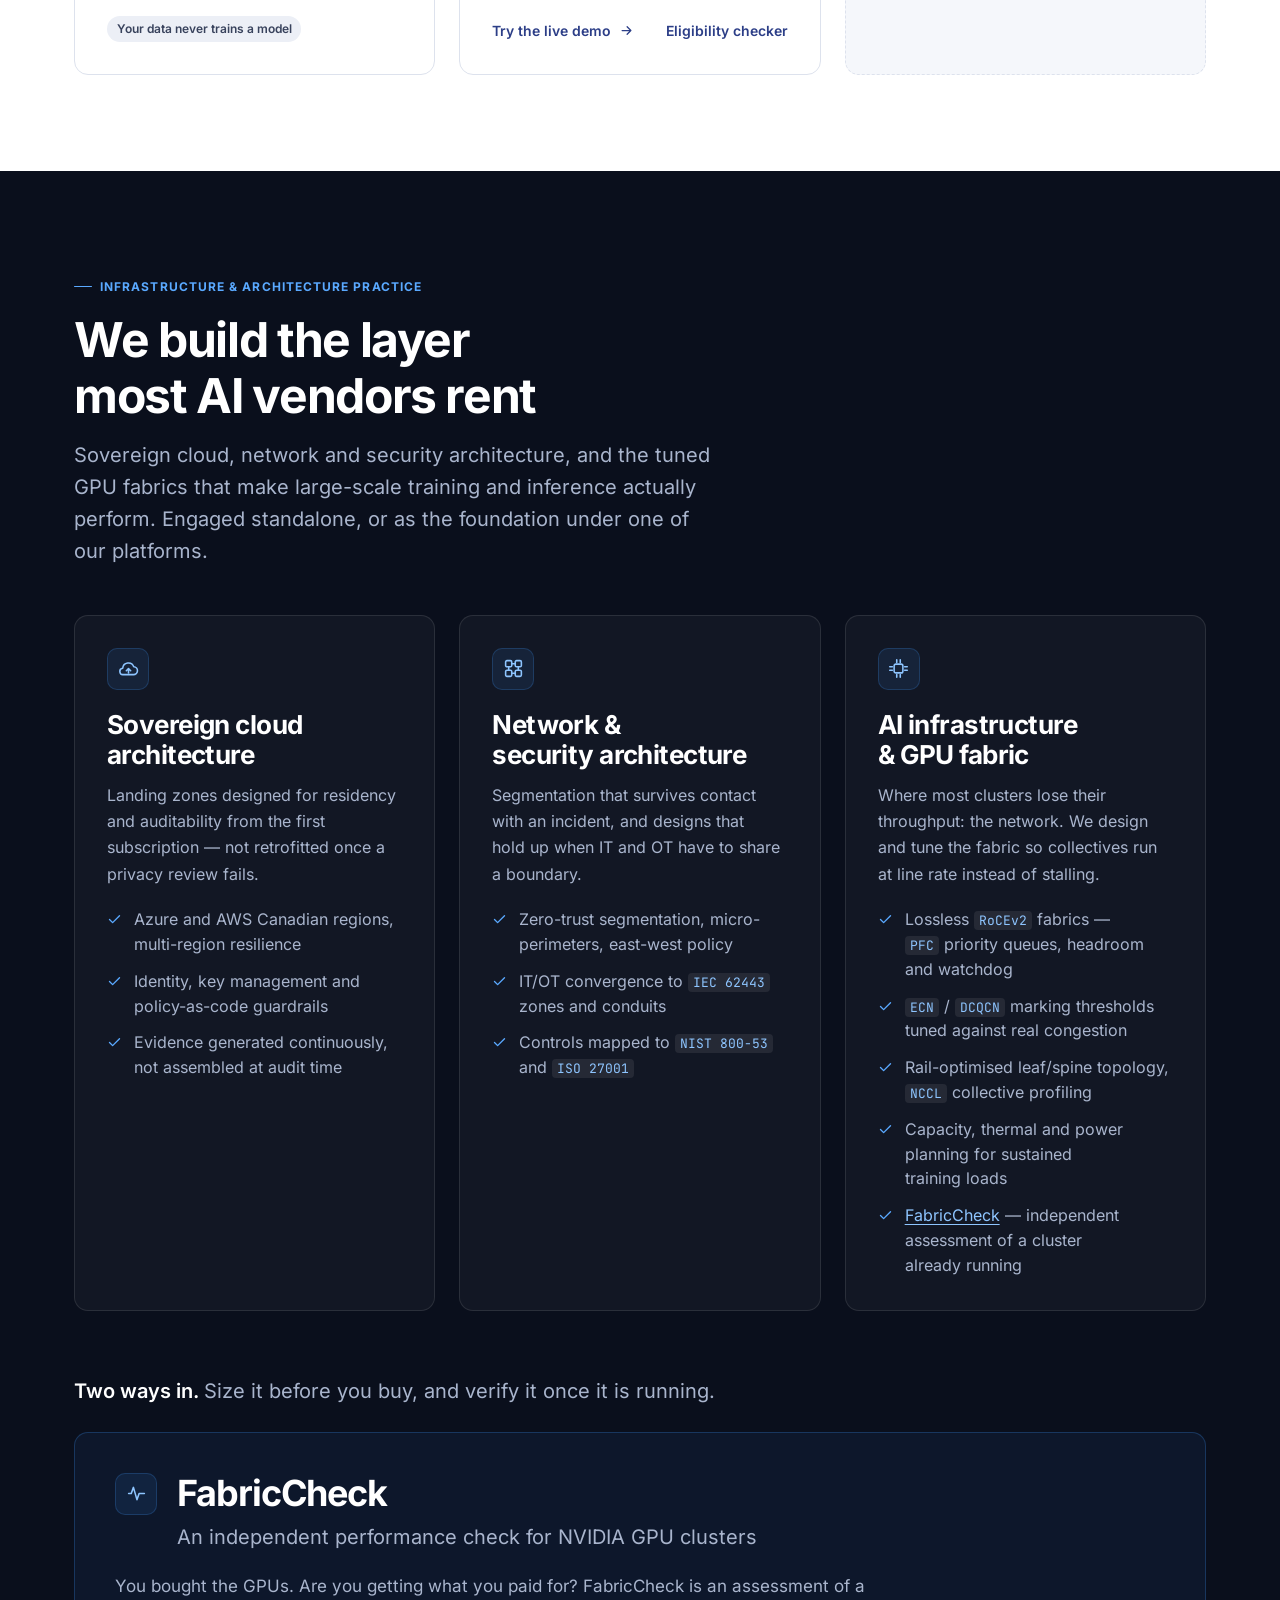
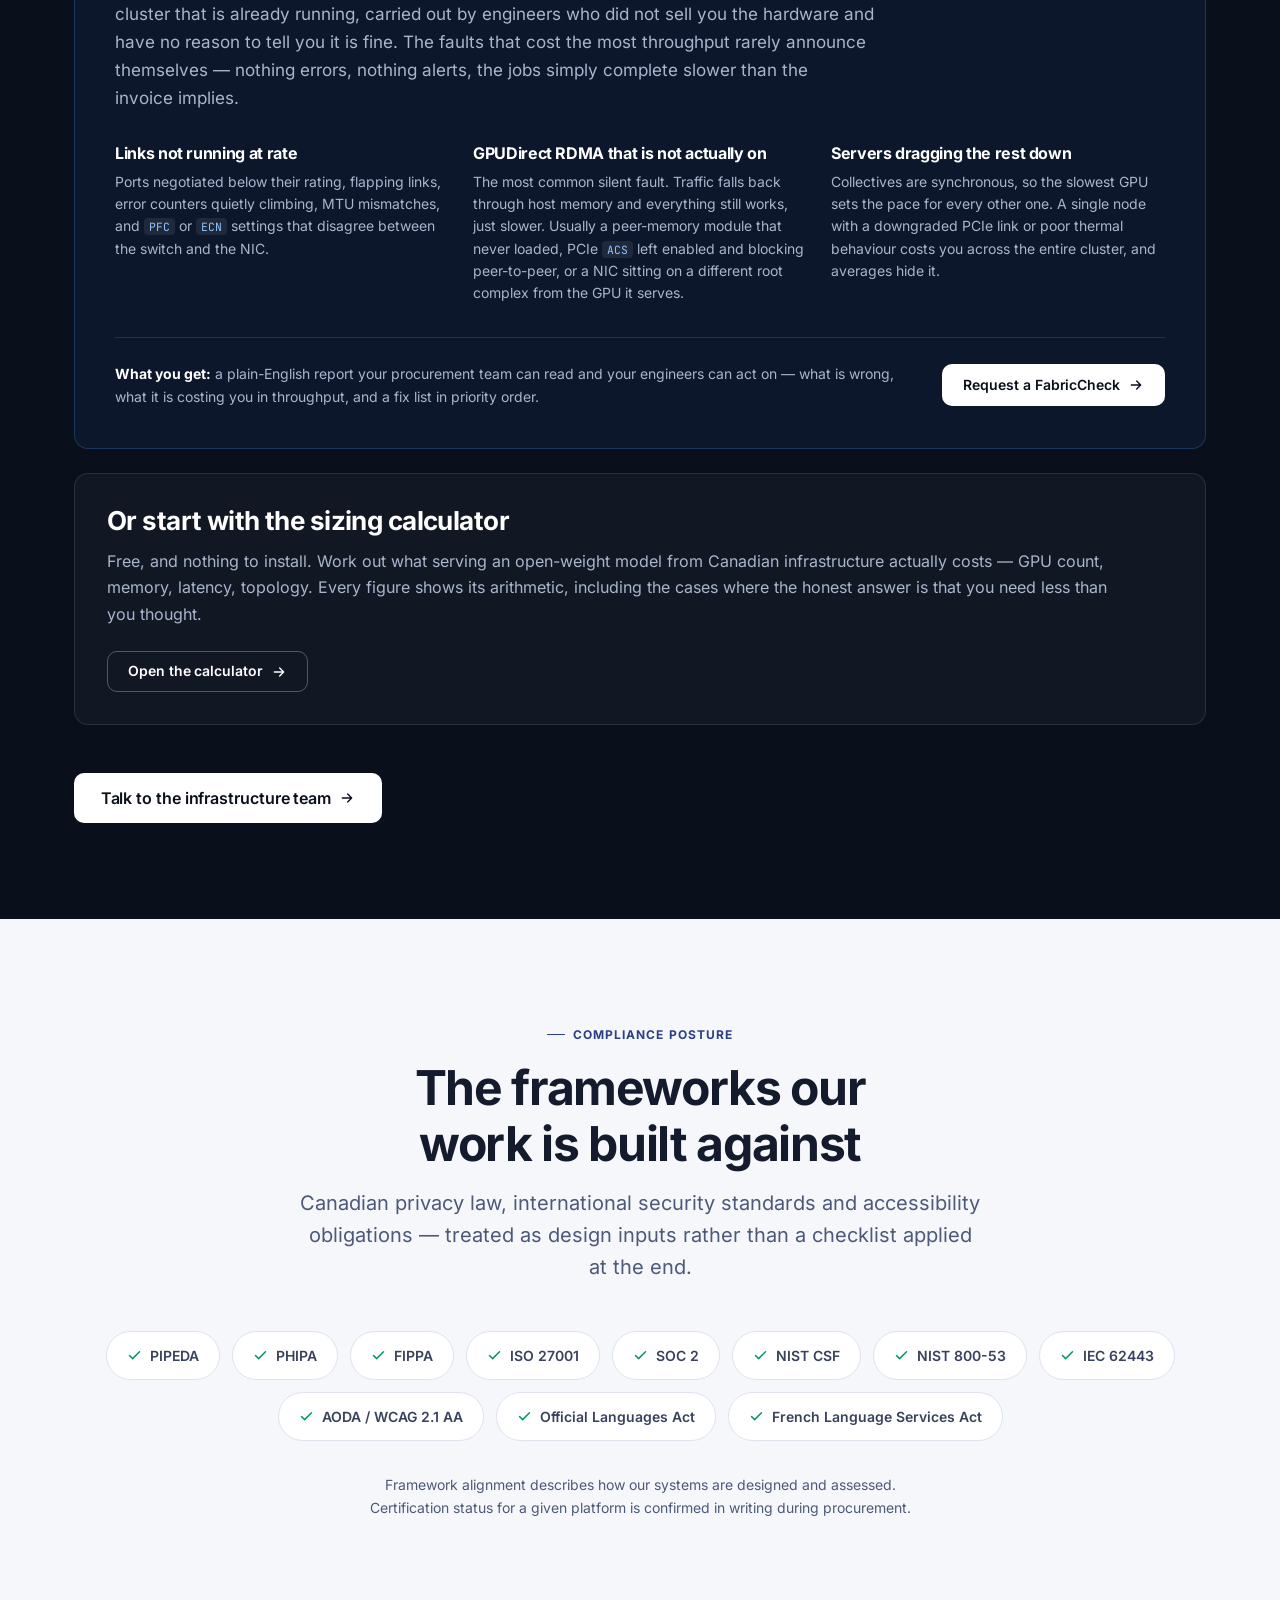
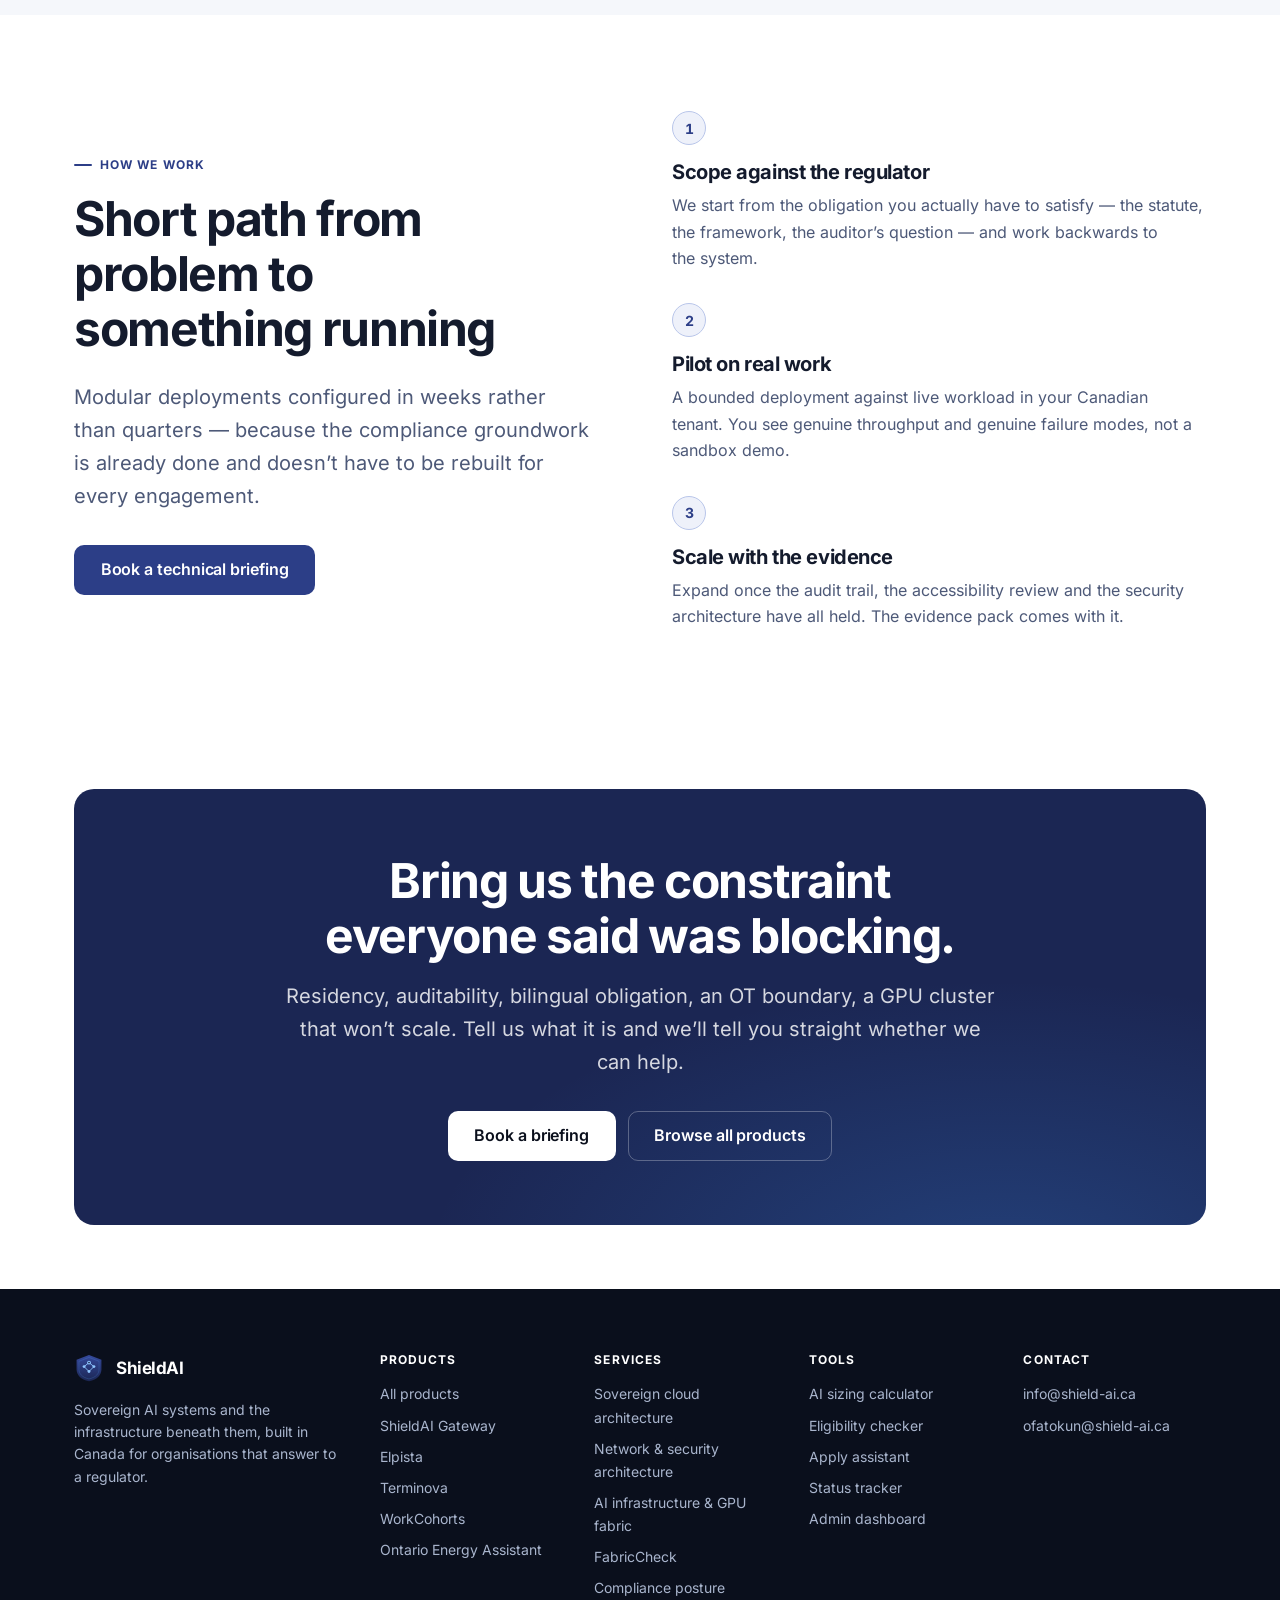
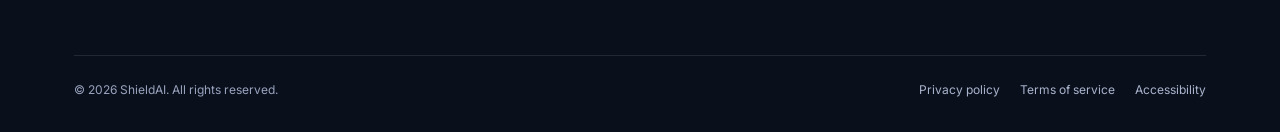
==== commit 76c7bddd: "Add FabricCheck to the infrastructure practice FabricCheck is an independent performance check for N" ====
--- a/index.html
+++ b/index.html
@@ -441,20 +441,88 @@
           <p class="spec"><svg viewBox="0 0 24 24" fill="none" stroke="currentColor" stroke-width="2.2" stroke-linecap="round" stroke-linejoin="round" aria-hidden="true"><path d="M20 6 9 17l-5-5"/></svg> <code>ECN</code> / <code>DCQCN</code> marking thresholds tuned against real congestion</p>
           <p class="spec"><svg viewBox="0 0 24 24" fill="none" stroke="currentColor" stroke-width="2.2" stroke-linecap="round" stroke-linejoin="round" aria-hidden="true"><path d="M20 6 9 17l-5-5"/></svg> Rail-optimised leaf/spine topology, <code>NCCL</code> collective profiling</p>
           <p class="spec"><svg viewBox="0 0 24 24" fill="none" stroke="currentColor" stroke-width="2.2" stroke-linecap="round" stroke-linejoin="round" aria-hidden="true"><path d="M20 6 9 17l-5-5"/></svg> Capacity, thermal and power planning for sustained training loads</p>
-        </div>
-      </article>
-
-    </div>
-
-    <div class="card mt-12" style="background:rgba(61,144,240,.07);border-color:rgba(61,144,240,.22)">
-      <h3>Try the sizing calculator</h3>
+          <p class="spec"><svg viewBox="0 0 24 24" fill="none" stroke="currentColor" stroke-width="2.2" stroke-linecap="round" stroke-linejoin="round" aria-hidden="true"><path d="M20 6 9 17l-5-5"/></svg> <a href="#fabriccheck" style="color:var(--a-300)">FabricCheck</a> — independent assessment of a cluster already running</p>
+        </div>
+      </article>
+
+    </div>
+
+    <p class="pair-intro">
+      Two ways in. <span>Size it before you buy, and verify it once it is running.</span>
+    </p>
+
+    <!-- FabricCheck — the paid, fixed-scope engagement -->
+    <div class="offer" id="fabriccheck">
+      <div class="offer__head">
+        <span class="icon-chip">
+          <svg viewBox="0 0 24 24" fill="none" stroke="currentColor" stroke-width="1.8" stroke-linecap="round" stroke-linejoin="round" aria-hidden="true"><path d="M3 12h3l2.5-7 4 14 2.5-7h6"/></svg>
+        </span>
+        <div>
+          <h3 class="offer__name">FabricCheck</h3>
+          <p class="offer__kicker">An independent performance check for NVIDIA GPU clusters</p>
+        </div>
+      </div>
+
+      <p class="offer__lede">
+        You bought the GPUs. Are you getting what you paid for? FabricCheck is an
+        assessment of a cluster that is already running, carried out by engineers who did
+        not sell you the hardware and have no reason to tell you it is fine. The faults that
+        cost the most throughput rarely announce themselves — nothing errors, nothing alerts,
+        the jobs simply complete slower than the invoice implies.
+      </p>
+
+      <div class="offer__finds">
+        <div class="offer__find">
+          <h4>Links not running at rate</h4>
+          <p>
+            Ports negotiated below their rating, flapping links, error counters quietly
+            climbing, MTU mismatches, and <code>PFC</code> or <code>ECN</code> settings
+            that disagree between the switch and the NIC.
+          </p>
+        </div>
+        <div class="offer__find">
+          <h4>GPUDirect RDMA that is not actually on</h4>
+          <p>
+            The most common silent fault. Traffic falls back through host memory and
+            everything still works, just slower. Usually a peer-memory module that never
+            loaded, PCIe <code>ACS</code> left enabled and blocking peer-to-peer, or a NIC
+            sitting on a different root complex from the GPU it serves.
+          </p>
+        </div>
+        <div class="offer__find">
+          <h4>Servers dragging the rest down</h4>
+          <p>
+            Collectives are synchronous, so the slowest GPU sets the pace for every other
+            one. A single node with a downgraded PCIe link or poor thermal behaviour costs
+            you across the entire cluster, and averages hide it.
+          </p>
+        </div>
+      </div>
+
+      <div class="offer__foot">
+        <p class="offer__deliver">
+          <strong>What you get:</strong> a plain-English report your procurement team can
+          read and your engineers can act on — what is wrong, what it is costing you in
+          throughput, and a fix list in priority order.
+        </p>
+        <a class="btn btn--primary" href="mailto:info@shield-ai.ca?subject=FabricCheck%20enquiry&amp;body=Hi%2C%0D%0A%0D%0AI%27d%20like%20to%20talk%20about%20a%20FabricCheck%20on%20our%20cluster.%0D%0A%0D%0AOrganisation%3A%0D%0AGPUs%20and%20interconnect%3A%0D%0ACluster%20size%20(nodes)%3A%0D%0AWorkload%20(training%20%2F%20inference%20%2F%20both)%3A%0D%0AWhat%20made%20you%20suspect%20a%20problem%3A%0D%0A">
+          Request a FabricCheck
+          <svg viewBox="0 0 24 24" fill="none" stroke="currentColor" stroke-width="2" stroke-linecap="round" stroke-linejoin="round" aria-hidden="true"><path d="M5 12h14M13 6l6 6-6 6"/></svg>
+        </a>
+      </div>
+    </div>
+
+    <!-- Sizing calculator — the free tool -->
+    <div class="card mt-6" style="background:rgba(255,255,255,.035);border-color:var(--border-dark)">
+      <h3>Or start with the sizing calculator</h3>
       <p class="mt-0">
-        Work out what serving an open-weight model from Canadian infrastructure actually
-        costs — GPU count, memory, latency, topology. Every figure shows its arithmetic,
-        including the cases where the honest answer is that you need less than you thought.
+        Free, and nothing to install. Work out what serving an open-weight model from
+        Canadian infrastructure actually costs — GPU count, memory, latency, topology.
+        Every figure shows its arithmetic, including the cases where the honest answer is
+        that you need less than you thought.
       </p>
       <div class="btn-row mt-6">
-        <a class="btn btn--primary" href="sizing.html">
+        <a class="btn btn--secondary" href="sizing.html">
           Open the calculator
           <svg viewBox="0 0 24 24" fill="none" stroke="currentColor" stroke-width="2" stroke-linecap="round" stroke-linejoin="round" aria-hidden="true"><path d="M5 12h14M13 6l6 6-6 6"/></svg>
         </a>
@@ -607,6 +675,7 @@
           <li><a href="#infrastructure">Sovereign cloud architecture</a></li>
           <li><a href="#infrastructure">Network &amp; security architecture</a></li>
           <li><a href="#infrastructure">AI infrastructure &amp; GPU fabric</a></li>
+          <li><a href="#fabriccheck">FabricCheck</a></li>
           <li><a href="#compliance">Compliance posture</a></li>
         </ul>
       </div>
--- a/assets/shield.css
+++ b/assets/shield.css
@@ -1278,3 +1278,52 @@
   color: #7c2d12; background: #fef3c7;
   border: 1px dashed #d97706; border-radius: var(--r-sm);
 }
+
+/* ==========================================================================
+   19. Featured offering
+   A named, fixed-scope engagement given more weight than a capability card.
+   ========================================================================== */
+
+.offer {
+  padding: clamp(var(--s-6), 4vw, var(--s-10));
+  background: rgba(61, 144, 240, .07);
+  border: 1px solid rgba(61, 144, 240, .26);
+  border-radius: var(--r-lg);
+}
+.offer__head { display: flex; align-items: flex-start; gap: var(--s-5); margin-bottom: var(--s-5); }
+.offer__head .icon-chip { margin-bottom: 0; }
+.offer__name { font-size: var(--t-2xl); letter-spacing: -0.03em; margin: 0; }
+.offer__kicker {
+  margin-top: var(--s-2);
+  font-size: var(--t-lg); line-height: 1.5;
+  color: var(--text-on-dark-muted);
+}
+.offer__lede { max-width: 72ch; margin-bottom: var(--s-8); }
+.section--dark .offer__lede { color: var(--text-on-dark-muted); }
+
+.offer__finds { display: grid; gap: var(--s-6); margin-bottom: var(--s-8); }
+@media (min-width: 760px) { .offer__finds { grid-template-columns: repeat(3, minmax(0, 1fr)); } }
+.offer__find h4 { font-size: var(--t-base); margin-bottom: var(--s-2); }
+.offer__find p { font-size: var(--t-sm); line-height: 1.6; color: var(--text-on-dark-muted); }
+.offer__find code {
+  font-family: var(--font-mono); font-size: .8125em;
+  padding: 1px 5px; border-radius: 4px;
+  background: rgba(255,255,255,.08); color: var(--a-300);
+}
+
+.offer__foot {
+  display: flex; flex-wrap: wrap; align-items: center; gap: var(--s-5);
+  padding-top: var(--s-6);
+  border-top: 1px solid var(--border-dark);
+}
+.offer__deliver { flex: 1 1 340px; font-size: var(--t-sm); color: var(--text-on-dark-muted); }
+.offer__deliver strong { color: #fff; font-weight: 620; }
+
+/* The free tool and the paid check, framed as one before/after pair */
+.pair-intro {
+  margin-top: clamp(var(--s-12), 6vw, var(--s-16));
+  margin-bottom: var(--s-6);
+  font-size: var(--t-lg); font-weight: 560;
+  color: #fff;
+}
+.pair-intro span { color: var(--text-on-dark-muted); font-weight: 400; }
